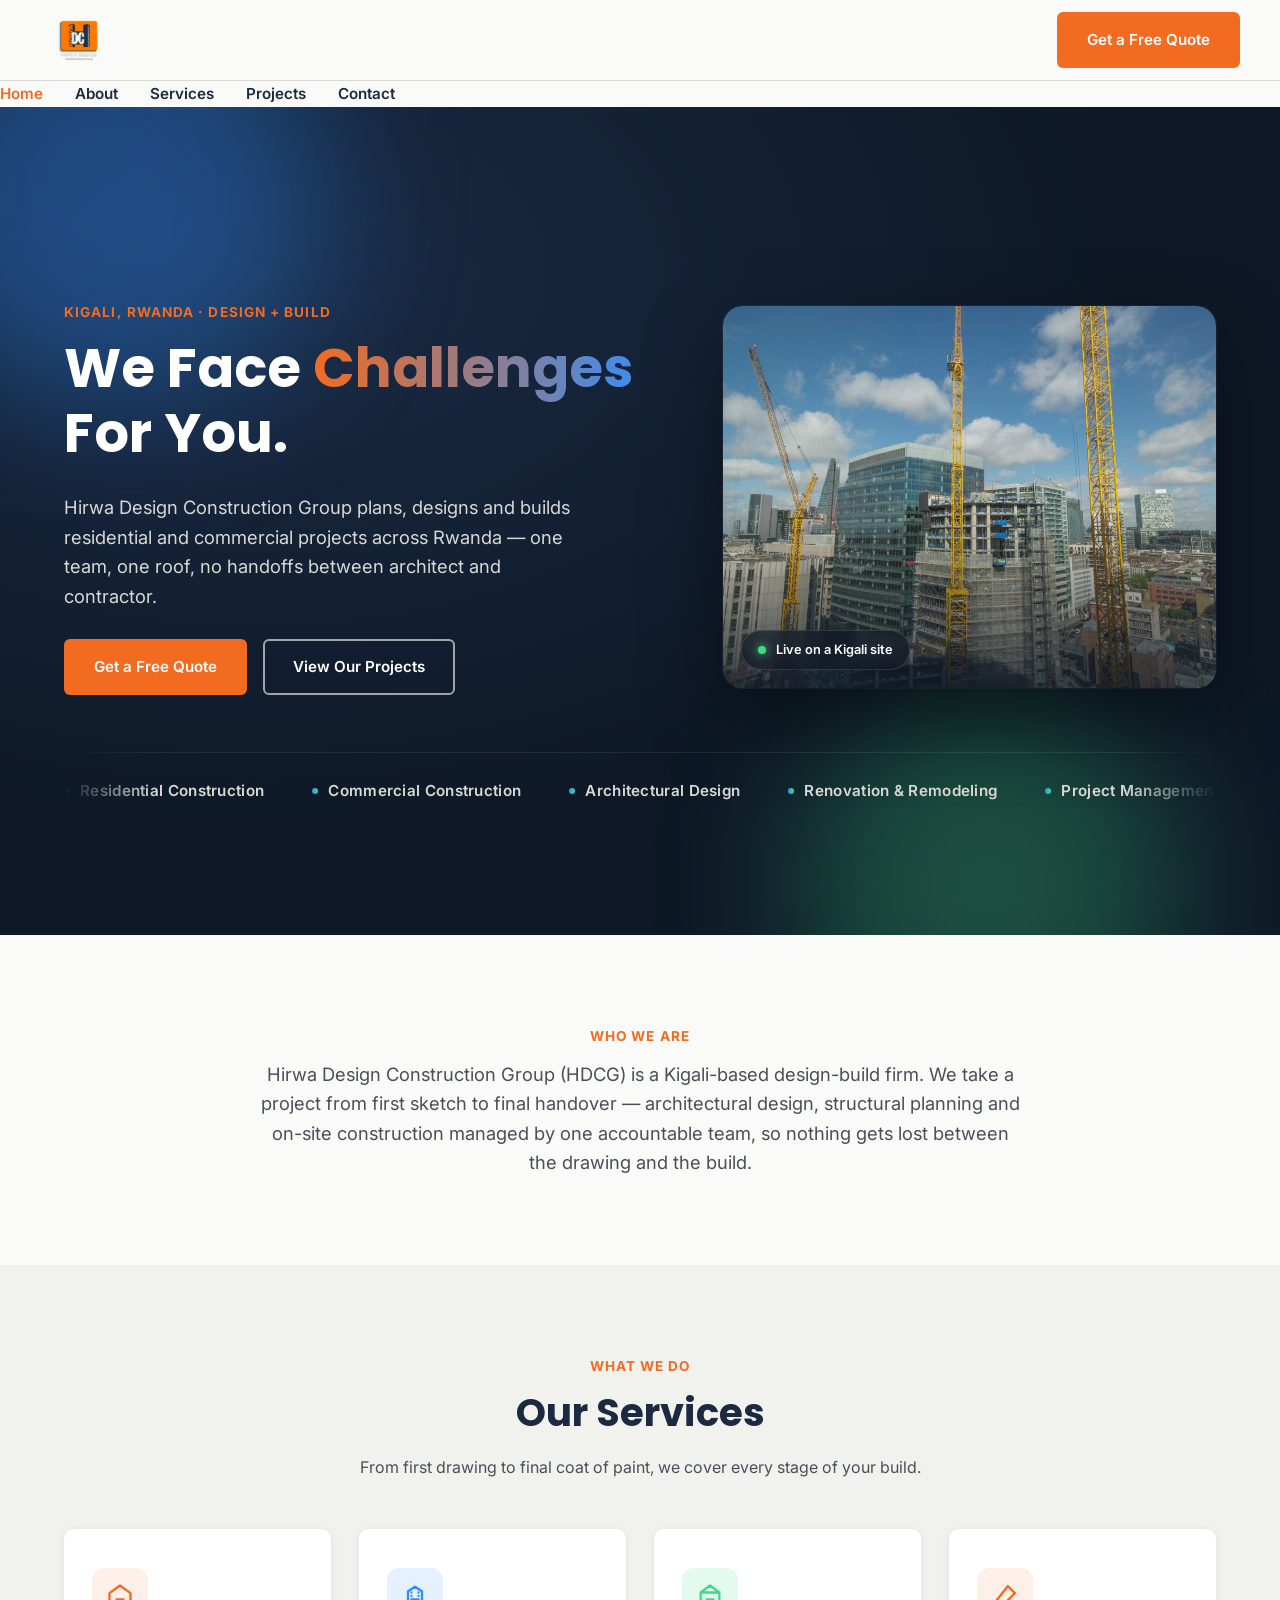
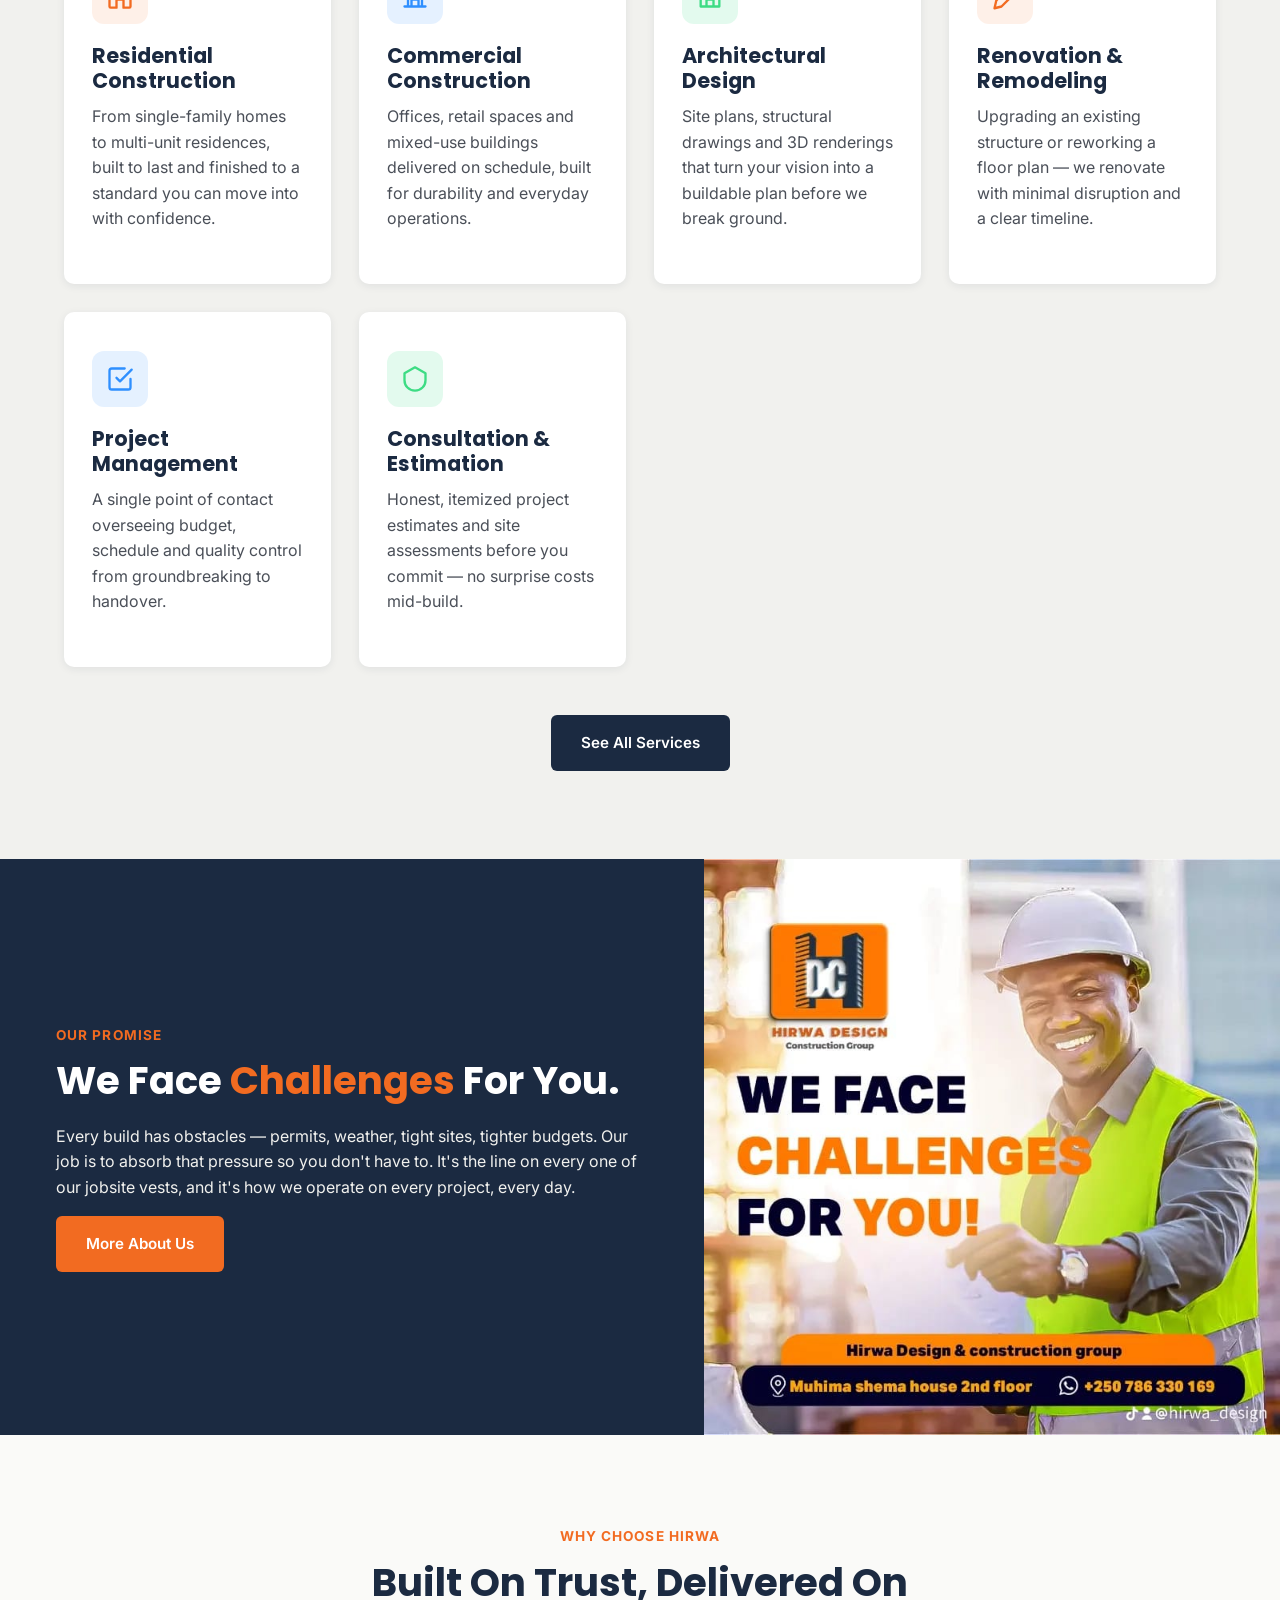
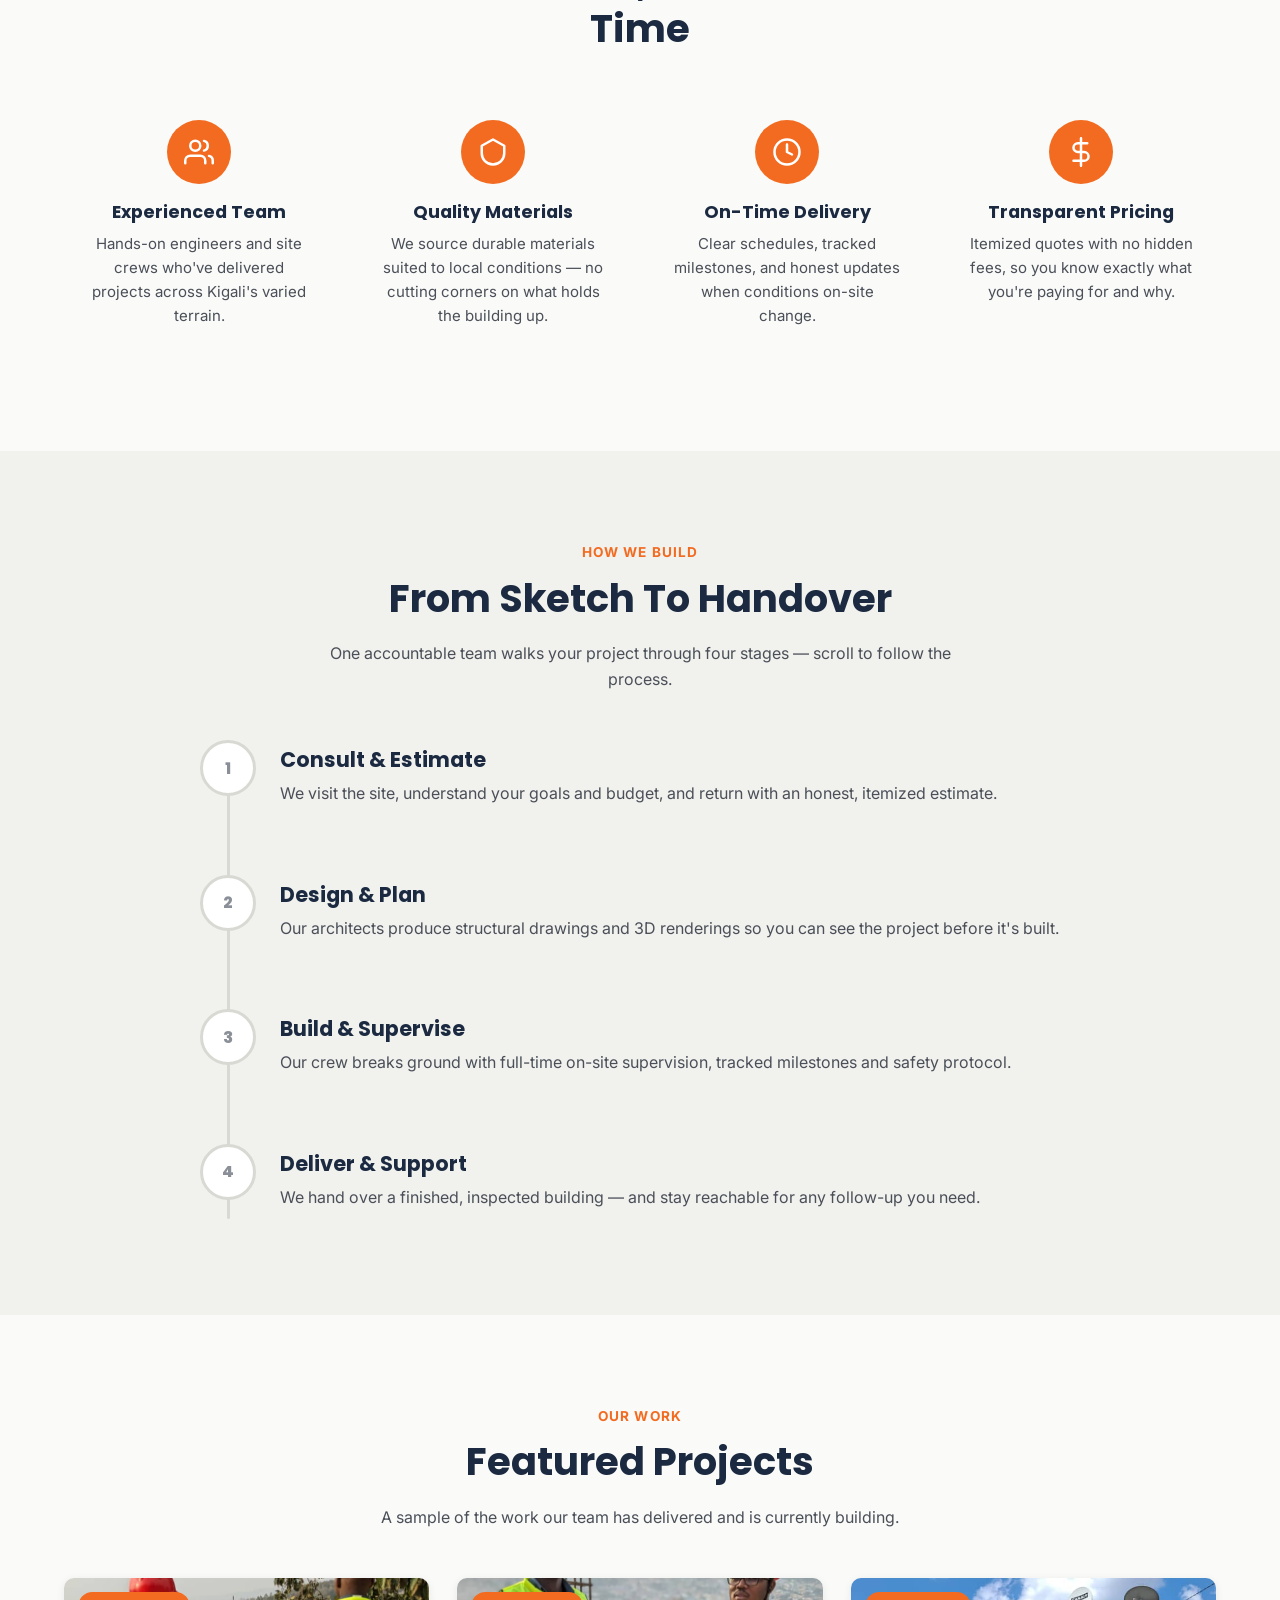
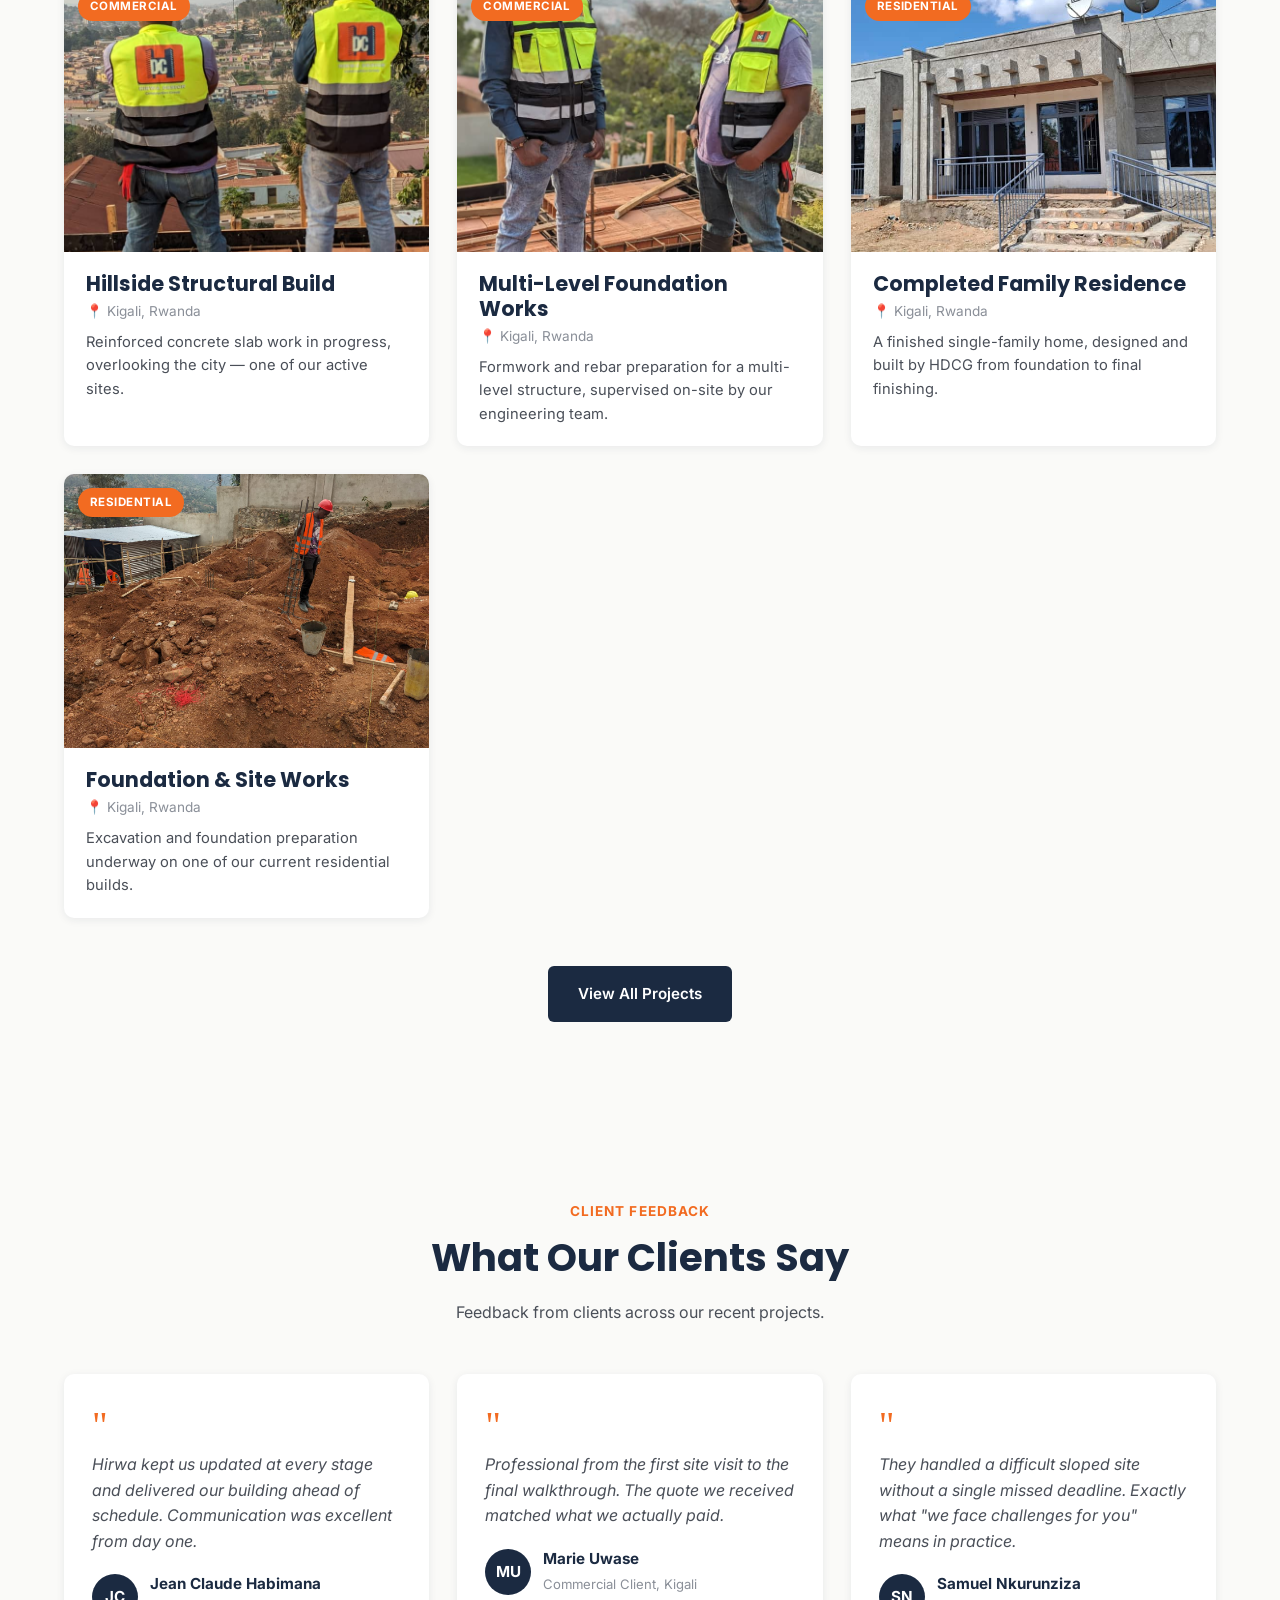
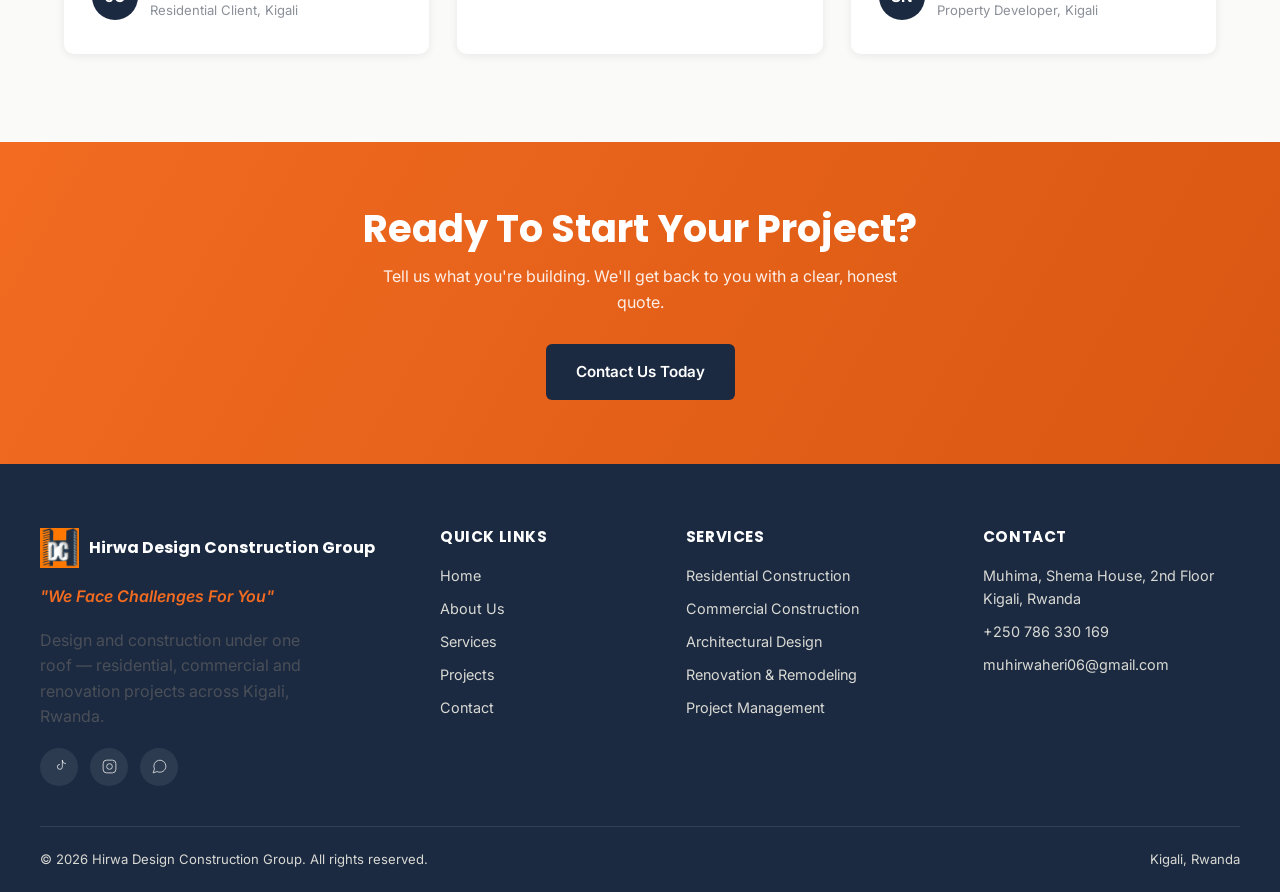
==== index.html @ 09a70568 "Initial commit: Hirwa Design Construction Group website Full 5-page site (Home, About, Services, Pro" ====
<!DOCTYPE html>
<html lang="en">
<head>
<meta charset="UTF-8">
<meta name="viewport" content="width=device-width, initial-scale=1.0">
<title>Hirwa Design Construction Group | Construction & Design-Build Company in Kigali, Rwanda</title>
<meta name="description" content="Hirwa Design Construction Group (HDCG) delivers residential, commercial and renovation construction in Kigali, Rwanda — design and build under one roof. We face challenges for you.">
<meta property="og:title" content="Hirwa Design Construction Group | Kigali, Rwanda">
<meta property="og:description" content="Design and construction under one roof. Residential, commercial and renovation projects across Kigali, Rwanda.">
<meta property="og:type" content="website">
<meta property="og:image" content="assets/images/site/company-credentials-2.jpeg">
<link rel="icon" type="image/png" href="assets/images/logo/hdcg-icon.png">
<link rel="preconnect" href="https://fonts.googleapis.com">
<link rel="preconnect" href="https://fonts.gstatic.com" crossorigin>
<link href="https://fonts.googleapis.com/css2?family=Inter:wght@400;500;600;700&family=Poppins:wght@600;700;800&display=swap" rel="stylesheet">
<link rel="stylesheet" href="css/style.css">
</head>
<body>

<div class="scroll-progress"></div>
<div class="cursor-glow"></div>

<!-- ============ HEADER ============ -->
<header class="site-header">
  <div class="container header-inner">
    <a href="index.html" class="brand">
      <img src="assets/images/logo/hdcg-logo.png" alt="Hirwa Design Construction Group logo">
    </a>
    <div class="header-actions">
      <a href="contact.html" class="btn btn-primary">Get a Free Quote</a>
      <button class="nav-toggle" aria-label="Toggle menu" aria-expanded="false">
        <span></span><span></span><span></span>
      </button>
    </div>
  </div>
</header>

<nav class="main-nav" id="main-nav">
      <ul>
        <li><a href="index.html" class="active">Home</a></li>
        <li><a href="about.html">About</a></li>
        <li><a href="services.html">Services</a></li>
        <li><a href="projects.html">Projects</a></li>
        <li><a href="contact.html">Contact</a></li>
      </ul>
      <a href="contact.html" class="btn btn-primary nav-cta">Get a Free Quote</a>
    </nav>
<div class="nav-overlay"></div>

<!-- ============ HERO ============ -->
<section class="hero">
  <div class="glow-orb glow-orb-blue"></div>
  <div class="glow-orb glow-orb-green"></div>
  <div class="container">
    <div class="hero-grid">
      <div class="hero-content reveal">
        <span class="eyebrow">Kigali, Rwanda · Design + Build</span>
        <h1>We Face <span class="gradient-text">Challenges</span> For You.</h1>
        <p class="lead">Hirwa Design Construction Group plans, designs and builds residential and commercial projects across Rwanda — one team, one roof, no handoffs between architect and contractor.</p>
        <div class="hero-actions">
          <a href="contact.html" class="btn btn-primary">Get a Free Quote</a>
          <a href="projects.html" class="btn btn-outline">View Our Projects</a>
        </div>
      </div>
      <div class="hero-media-panel reveal">
        <!-- Licensed stock video (Mixkit, free for commercial use): aerial view of buildings under construction -->
        <video autoplay muted loop playsinline poster="assets/videos/aerial-construction-4010-poster.jpg">
          <source src="assets/videos/aerial-construction-4010.mp4" type="video/mp4">
        </video>
        <div class="hero-media-badge"><span class="dot"></span> Live on a Kigali site</div>
      </div>
    </div>
    <div class="ticker-wrap reveal">
      <div class="ticker-track">
        <span>Residential Construction</span>
        <span>Commercial Construction</span>
        <span>Architectural Design</span>
        <span>Renovation &amp; Remodeling</span>
        <span>Project Management</span>
        <span>Consultation &amp; Estimation</span>
        <span>Residential Construction</span>
        <span>Commercial Construction</span>
        <span>Architectural Design</span>
        <span>Renovation &amp; Remodeling</span>
        <span>Project Management</span>
        <span>Consultation &amp; Estimation</span>
      </div>
    </div>
  </div>
</section>

<!-- ============ INTRO ============ -->
<section class="intro reveal">
  <div class="container">
    <span class="eyebrow">Who We Are</span>
    <p class="lead">Hirwa Design Construction Group (HDCG) is a Kigali-based design-build firm. We take a project from first sketch to final handover — architectural design, structural planning and on-site construction managed by one accountable team, so nothing gets lost between the drawing and the build.</p>
  </div>
</section>

<!-- ============ SERVICES ============ -->
<section class="bg-light">
  <div class="container">
    <div class="section-head reveal">
      <span class="eyebrow">What We Do</span>
      <h2>Our Services</h2>
      <p>From first drawing to final coat of paint, we cover every stage of your build.</p>
    </div>
    <div class="services-grid">
      <div class="service-card reveal" data-tilt>
        <div class="service-icon"><svg viewBox="0 0 24 24" stroke-width="2" stroke-linecap="round" stroke-linejoin="round"><path d="M3 9.5 12 3l9 6.5V21a1 1 0 0 1-1 1h-5v-7H9v7H4a1 1 0 0 1-1-1z"/></svg></div>
        <h3>Residential Construction</h3>
        <p>From single-family homes to multi-unit residences, built to last and finished to a standard you can move into with confidence.</p>
      </div>
      <div class="service-card reveal" data-tilt>
        <div class="service-icon icon-blue"><svg viewBox="0 0 24 24" stroke-width="2" stroke-linecap="round" stroke-linejoin="round"><path d="M3 21h18M6 21V8l6-4 6 4v13M9 21v-6h6v6M9 12h.01M15 12h.01M9 9h.01M15 9h.01"/></svg></div>
        <h3>Commercial Construction</h3>
        <p>Offices, retail spaces and mixed-use buildings delivered on schedule, built for durability and everyday operations.</p>
      </div>
      <div class="service-card reveal" data-tilt>
        <div class="service-icon icon-green"><svg viewBox="0 0 24 24" stroke-width="2" stroke-linecap="round" stroke-linejoin="round"><path d="M4 21V9l8-6 8 6v12M4 21h16M9 21v-6h6v6M4 9h16" /></svg></div>
        <h3>Architectural Design</h3>
        <p>Site plans, structural drawings and 3D renderings that turn your vision into a buildable plan before we break ground.</p>
      </div>
      <div class="service-card reveal" data-tilt>
        <div class="service-icon"><svg viewBox="0 0 24 24" stroke-width="2" stroke-linecap="round" stroke-linejoin="round"><path d="m14.5 3.5 6 6L9 21l-6 1.5L4.5 16 14.5 3.5z"/></svg></div>
        <h3>Renovation &amp; Remodeling</h3>
        <p>Upgrading an existing structure or reworking a floor plan — we renovate with minimal disruption and a clear timeline.</p>
      </div>
      <div class="service-card reveal" data-tilt>
        <div class="service-icon icon-blue"><svg viewBox="0 0 24 24" stroke-width="2" stroke-linecap="round" stroke-linejoin="round"><path d="M9 11l3 3L22 4M21 12v7a2 2 0 0 1-2 2H5a2 2 0 0 1-2-2V5a2 2 0 0 1 2-2h11"/></svg></div>
        <h3>Project Management</h3>
        <p>A single point of contact overseeing budget, schedule and quality control from groundbreaking to handover.</p>
      </div>
      <div class="service-card reveal" data-tilt>
        <div class="service-icon icon-green"><svg viewBox="0 0 24 24" stroke-width="2" stroke-linecap="round" stroke-linejoin="round"><path d="M12 2 3 7v6c0 5 3.8 8.7 9 9 5.2-.3 9-4 9-9V7l-9-5z"/></svg></div>
        <h3>Consultation &amp; Estimation</h3>
        <p>Honest, itemized project estimates and site assessments before you commit — no surprise costs mid-build.</p>
      </div>
    </div>
    <div class="text-center mt-lg">
      <a href="services.html" class="btn btn-dark">See All Services</a>
    </div>
  </div>
</section>

<!-- ============ BRAND STATEMENT / SOCIAL PROOF ============ -->
<section class="brand-statement">
  <div class="brand-statement-inner">
    <div class="brand-statement-text reveal">
      <span class="eyebrow">Our Promise</span>
      <h2>We Face <span class="accent">Challenges</span> For You.</h2>
      <p>Every build has obstacles — permits, weather, tight sites, tighter budgets. Our job is to absorb that pressure so you don't have to. It's the line on every one of our jobsite vests, and it's how we operate on every project, every day.</p>
      <a href="about.html" class="btn btn-primary">More About Us</a>
    </div>
    <div class="brand-statement-media">
      <img src="assets/images/site/company-credentials-2.jpeg" alt="Hirwa Design Construction Group — We Face Challenges For You promotional graphic" loading="lazy">
    </div>
  </div>
</section>

<!-- ============ WHY CHOOSE US ============ -->
<section>
  <div class="container">
    <div class="section-head reveal">
      <span class="eyebrow">Why Choose Hirwa</span>
      <h2>Built On Trust, Delivered On Time</h2>
    </div>
    <div class="why-grid">
      <div class="why-card reveal">
        <div class="why-icon"><svg viewBox="0 0 24 24" stroke-width="2" stroke-linecap="round" stroke-linejoin="round"><path d="M17 21v-2a4 4 0 0 0-4-4H5a4 4 0 0 0-4 4v2M9 11a4 4 0 1 0 0-8 4 4 0 0 0 0 8zM23 21v-2a4 4 0 0 0-3-3.87M16 3.13a4 4 0 0 1 0 7.75"/></svg></div>
        <h3>Experienced Team</h3>
        <p>Hands-on engineers and site crews who've delivered projects across Kigali's varied terrain.</p>
      </div>
      <div class="why-card reveal">
        <div class="why-icon"><svg viewBox="0 0 24 24" stroke-width="2" stroke-linecap="round" stroke-linejoin="round"><path d="M12 2 3 7v6c0 5 3.8 8.7 9 9 5.2-.3 9-4 9-9V7l-9-5z"/></svg></div>
        <h3>Quality Materials</h3>
        <p>We source durable materials suited to local conditions — no cutting corners on what holds the building up.</p>
      </div>
      <div class="why-card reveal">
        <div class="why-icon"><svg viewBox="0 0 24 24" stroke-width="2" stroke-linecap="round" stroke-linejoin="round"><circle cx="12" cy="12" r="10"/><path d="M12 6v6l4 2"/></svg></div>
        <h3>On-Time Delivery</h3>
        <p>Clear schedules, tracked milestones, and honest updates when conditions on-site change.</p>
      </div>
      <div class="why-card reveal">
        <div class="why-icon"><svg viewBox="0 0 24 24" stroke-width="2" stroke-linecap="round" stroke-linejoin="round"><path d="M12 1v22M17 5H9.5a3.5 3.5 0 0 0 0 7h5a3.5 3.5 0 0 1 0 7H6"/></svg></div>
        <h3>Transparent Pricing</h3>
        <p>Itemized quotes with no hidden fees, so you know exactly what you're paying for and why.</p>
      </div>
    </div>
  </div>
</section>

<!-- ============ HOW WE BUILD (scroll-linked process) ============ -->
<section class="bg-light">
  <div class="container">
    <div class="section-head reveal">
      <span class="eyebrow">How We Build</span>
      <h2>From Sketch To Handover</h2>
      <p>One accountable team walks your project through four stages — scroll to follow the process.</p>
    </div>
    <div class="process-timeline reveal">
      <div class="process-line"><div class="process-line-fill"></div></div>
      <div class="process-step">
        <div class="process-num">1</div>
        <div class="process-body">
          <h3>Consult &amp; Estimate</h3>
          <p>We visit the site, understand your goals and budget, and return with an honest, itemized estimate.</p>
        </div>
      </div>
      <div class="process-step">
        <div class="process-num">2</div>
        <div class="process-body">
          <h3>Design &amp; Plan</h3>
          <p>Our architects produce structural drawings and 3D renderings so you can see the project before it's built.</p>
        </div>
      </div>
      <div class="process-step">
        <div class="process-num">3</div>
        <div class="process-body">
          <h3>Build &amp; Supervise</h3>
          <p>Our crew breaks ground with full-time on-site supervision, tracked milestones and safety protocol.</p>
        </div>
      </div>
      <div class="process-step">
        <div class="process-num">4</div>
        <div class="process-body">
          <h3>Deliver &amp; Support</h3>
          <p>We hand over a finished, inspected building — and stay reachable for any follow-up you need.</p>
        </div>
      </div>
    </div>
  </div>
</section>

<!-- ============ FEATURED PROJECTS ============ -->
<section>
  <div class="container">
    <div class="section-head reveal">
      <span class="eyebrow">Our Work</span>
      <h2>Featured Projects</h2>
      <p>A sample of the work our team has delivered and is currently building.</p>
    </div>
    <div class="projects-grid">
      <div class="project-card reveal" data-tilt>
        <div class="project-media">
          <span class="project-tag">Commercial</span>
          <img src="assets/images/site/site-work-1.jpeg" alt="HDCG crew on an elevated slab overlooking Kigali" loading="lazy">
        </div>
        <div class="project-info">
          <h3>Hillside Structural Build</h3>
          <p class="location">📍 Kigali, Rwanda</p>
          <p>Reinforced concrete slab work in progress, overlooking the city — one of our active sites.</p>
        </div>
      </div>
      <div class="project-card reveal" data-tilt>
        <div class="project-media">
          <span class="project-tag">Commercial</span>
          <img src="assets/images/site/site-work-2.jpeg" alt="HDCG site supervisors on a construction slab in Kigali" loading="lazy">
        </div>
        <div class="project-info">
          <h3>Multi-Level Foundation Works</h3>
          <p class="location">📍 Kigali, Rwanda</p>
          <p>Formwork and rebar preparation for a multi-level structure, supervised on-site by our engineering team.</p>
        </div>
      </div>
      <div class="project-card reveal" data-tilt>
        <div class="project-media">
          <span class="project-tag">Residential</span>
          <img src="assets/images/site/conoshe-residence-1.jpeg" alt="Completed HDCG residential home exterior in Kigali" loading="lazy">
        </div>
        <div class="project-info">
          <h3>Completed Family Residence</h3>
          <p class="location">📍 Kigali, Rwanda</p>
          <p>A finished single-family home, designed and built by HDCG from foundation to final finishing.</p>
        </div>
      </div>
      <div class="project-card reveal" data-tilt>
        <div class="project-media">
          <span class="project-tag">Residential</span>
          <img src="assets/images/site/site-work-3.jpeg" alt="HDCG crew on an active foundation excavation site overlooking Kigali" loading="lazy">
        </div>
        <div class="project-info">
          <h3>Foundation &amp; Site Works</h3>
          <p class="location">📍 Kigali, Rwanda</p>
          <p>Excavation and foundation preparation underway on one of our current residential builds.</p>
        </div>
      </div>
    </div>
    <div class="text-center mt-lg">
      <a href="projects.html" class="btn btn-dark">View All Projects</a>
    </div>
  </div>
</section>

<!-- ============ TESTIMONIALS ============ -->
<section>
  <div class="container">
    <div class="section-head reveal">
      <span class="eyebrow">Client Feedback</span>
      <h2>What Our Clients Say</h2>
      <!-- PLACEHOLDER: swap in real client testimonials -->
      <p>Feedback from clients across our recent projects.</p>
    </div>
    <div class="testimonials-grid">
      <div class="testimonial-card reveal">
        <span class="testimonial-quote">"</span>
        <p class="quote-text">Hirwa kept us updated at every stage and delivered our building ahead of schedule. Communication was excellent from day one.</p>
        <div class="testimonial-author">
          <div class="testimonial-avatar">JC</div>
          <div><strong>Jean Claude Habimana</strong><span>Residential Client, Kigali</span></div>
        </div>
      </div>
      <div class="testimonial-card reveal">
        <span class="testimonial-quote">"</span>
        <p class="quote-text">Professional from the first site visit to the final walkthrough. The quote we received matched what we actually paid.</p>
        <div class="testimonial-author">
          <div class="testimonial-avatar">MU</div>
          <div><strong>Marie Uwase</strong><span>Commercial Client, Kigali</span></div>
        </div>
      </div>
      <div class="testimonial-card reveal">
        <span class="testimonial-quote">"</span>
        <p class="quote-text">They handled a difficult sloped site without a single missed deadline. Exactly what "we face challenges for you" means in practice.</p>
        <div class="testimonial-author">
          <div class="testimonial-avatar">SN</div>
          <div><strong>Samuel Nkurunziza</strong><span>Property Developer, Kigali</span></div>
        </div>
      </div>
    </div>
  </div>
</section>

<!-- ============ FINAL CTA ============ -->
<section class="cta-band">
  <div class="container">
    <h2>Ready To Start Your Project?</h2>
    <p>Tell us what you're building. We'll get back to you with a clear, honest quote.</p>
    <a href="contact.html" class="btn btn-dark">Contact Us Today</a>
  </div>
</section>

<!-- ============ FOOTER ============ -->
<footer class="site-footer">
  <div class="container footer-top">
    <div class="footer-grid">
      <div>
        <div class="footer-brand">
          <img src="assets/images/logo/hdcg-icon.png" alt="HDCG icon mark">
          <strong>Hirwa Design Construction Group</strong>
        </div>
        <p class="footer-tagline">"We Face Challenges For You"</p>
        <p style="max-width:280px;">Design and construction under one roof — residential, commercial and renovation projects across Kigali, Rwanda.</p>
        <div class="social-icons">
          <!-- PLACEHOLDER: confirm/replace social links -->
          <a href="https://www.tiktok.com/@hirwa_design" aria-label="TikTok" target="_blank" rel="noopener"><svg viewBox="0 0 24 24"><path d="M16 3v9.5a3.5 3.5 0 1 1-3.5-3.5M16 3a5 5 0 0 0 5 5"/></svg></a>
          <a href="https://instagram.com/hirwa_design" aria-label="Instagram" target="_blank" rel="noopener"><svg viewBox="0 0 24 24"><rect x="3" y="3" width="18" height="18" rx="5"/><circle cx="12" cy="12" r="4"/><circle cx="17.5" cy="6.5" r="0.6" fill="currentColor" stroke="none"/></svg></a>
          <a href="https://wa.me/250786330169" aria-label="WhatsApp" target="_blank" rel="noopener"><svg viewBox="0 0 24 24"><path d="M21 11.5a8.5 8.5 0 0 1-12.4 7.6L3 21l1.9-5.6A8.5 8.5 0 1 1 21 11.5z"/></svg></a>
        </div>
      </div>
      <div class="footer-col">
        <h4>Quick Links</h4>
        <ul>
          <li><a href="index.html">Home</a></li>
          <li><a href="about.html">About Us</a></li>
          <li><a href="services.html">Services</a></li>
          <li><a href="projects.html">Projects</a></li>
          <li><a href="contact.html">Contact</a></li>
        </ul>
      </div>
      <div class="footer-col">
        <h4>Services</h4>
        <ul>
          <li><a href="services.html">Residential Construction</a></li>
          <li><a href="services.html">Commercial Construction</a></li>
          <li><a href="services.html">Architectural Design</a></li>
          <li><a href="services.html">Renovation &amp; Remodeling</a></li>
          <li><a href="services.html">Project Management</a></li>
        </ul>
      </div>
      <div class="footer-col">
        <h4>Contact</h4>
        <ul>
          <li>Muhima, Shema House, 2nd Floor<br>Kigali, Rwanda</li>
          <li><a href="tel:+250786330169">+250 786 330 169</a></li>
          <!-- PLACEHOLDER: add company email address -->
          <li><a href="mailto:muhirwaheri06@gmail.com">muhirwaheri06@gmail.com</a></li>
        </ul>
      </div>
    </div>
  </div>
  <div class="container footer-bottom">
    <span>© <span id="year"></span> Hirwa Design Construction Group. All rights reserved.</span>
    <!-- PLACEHOLDER: confirm business registration / license number if applicable -->
    <span>Kigali, Rwanda</span>
  </div>
</footer>

<script src="js/main.js"></script>
</body>
</html>
---- css/style.css ----
/* ==========================================================================
   Hirwa Design Construction Group (HDCG) — main stylesheet
   Palette: navy #1B2A41 (dark/neutral) + orange #F26B21 (brand/CTA) stay primary.
   Blue #2E8FFF + green #3DDC84 layer in as tech-accent glow colors on top.
   ========================================================================== */

:root {
  --navy: #1B2A41;
  --navy-light: #2A3E5C;
  --navy-deep: #0E1826;
  --orange: #F26B21;
  --orange-dark: #D85712;
  --blue: #2E8FFF;
  --green: #3DDC84;
  --off-white: #FAFAF8;
  --white: #FFFFFF;
  --gray-100: #F1F1EE;
  --gray-300: #D9D9D4;
  --gray-500: #8A8F98;
  --gray-700: #4A4F58;
  --text: #1B2A41;
  --shadow-sm: 0 2px 8px rgba(27, 42, 65, 0.08);
  --shadow-md: 0 8px 24px rgba(27, 42, 65, 0.12);
  --shadow-lg: 0 16px 48px rgba(27, 42, 65, 0.18);
  --glow-blue: 0 0 40px rgba(46, 143, 255, 0.35);
  --glow-green: 0 0 40px rgba(61, 220, 132, 0.3);
  --radius: 10px;
  --container: 1200px;
  --transition: 0.25s ease;
}

* { box-sizing: border-box; }

html { scroll-behavior: smooth; }

html, body { overflow-x: hidden; }

body {
  margin: 0;
  font-family: "Inter", -apple-system, BlinkMacSystemFont, "Segoe UI", Roboto, sans-serif;
  color: var(--text);
  background: var(--off-white);
  line-height: 1.6;
  -webkit-font-smoothing: antialiased;
  width: 100%;
}

img { max-width: 100%; display: block; }

a { color: inherit; text-decoration: none; }

ul { list-style: none; margin: 0; padding: 0; }

h1, h2, h3, h4 {
  font-family: "Poppins", "Inter", sans-serif;
  color: var(--navy);
  line-height: 1.2;
  margin: 0 0 0.5em;
  font-weight: 700;
}

h1 { font-size: clamp(2.2rem, 5vw, 3.4rem); }
h2 { font-size: clamp(1.7rem, 3.5vw, 2.4rem); }
h3 { font-size: 1.3rem; }
p { margin: 0 0 1em; color: var(--gray-700); }

.container {
  max-width: var(--container);
  margin: 0 auto;
  padding: 0 24px;
}

section { padding: 88px 0; }
@media (max-width: 768px) { section { padding: 56px 0; } }

.eyebrow {
  display: inline-block;
  color: var(--orange);
  font-weight: 700;
  letter-spacing: 0.08em;
  text-transform: uppercase;
  font-size: 0.85rem;
  margin-bottom: 12px;
}

.section-head { max-width: 640px; margin: 0 auto 48px; text-align: center; }
.section-head p { margin: 0; }

/* ---------- Buttons ---------- */
.btn {
  position: relative;
  display: inline-flex;
  align-items: center;
  gap: 8px;
  padding: 14px 28px;
  border-radius: 6px;
  font-weight: 600;
  font-size: 0.95rem;
  border: 2px solid transparent;
  cursor: pointer;
  transition: transform var(--transition), box-shadow var(--transition), background var(--transition), color var(--transition);
  white-space: nowrap;
  will-change: transform;
}
.btn:hover { transform: translateY(-2px); }

.btn-primary { background: var(--orange); color: var(--white); box-shadow: 0 0 0 0 rgba(46,143,255,0); }
.btn-primary:hover { background: var(--orange-dark); box-shadow: var(--shadow-md), 0 0 24px rgba(46,143,255,0.35); }
.btn-primary::before {
  content: "";
  position: absolute; inset: -2px;
  border-radius: 8px;
  padding: 2px;
  background: linear-gradient(120deg, var(--blue), var(--green));
  opacity: 0;
  transition: opacity var(--transition);
  -webkit-mask: linear-gradient(#fff 0 0) content-box, linear-gradient(#fff 0 0);
  -webkit-mask-composite: xor;
  mask-composite: exclude;
  pointer-events: none;
}
.btn-primary:hover::before { opacity: 1; }

.btn-outline { background: transparent; color: var(--white); border-color: rgba(255,255,255,0.6); }
.btn-outline:hover { background: rgba(255,255,255,0.12); border-color: var(--green); box-shadow: 0 0 20px rgba(61,220,132,0.25); }

.btn-dark { background: var(--navy); color: var(--white); }
.btn-dark:hover { background: var(--navy-light); box-shadow: var(--shadow-md); }

.btn-block { width: 100%; justify-content: center; }

/* ---------- Header ---------- */
.site-header {
  position: sticky;
  top: 0;
  z-index: 1000;
  background: rgba(250, 250, 248, 0.92);
  backdrop-filter: blur(8px);
  border-bottom: 1px solid var(--gray-300);
}

.header-inner {
  display: flex;
  align-items: center;
  justify-content: space-between;
  padding: 12px 0;
}

.brand { display: flex; align-items: center; gap: 10px; }
.brand img { height: 44px; width: auto; }
.brand-text { display: flex; flex-direction: column; line-height: 1.1; }
.brand-text strong { color: var(--navy); font-family: "Poppins", sans-serif; font-size: 1.02rem; font-weight: 800; }
.brand-text span { color: var(--orange); font-size: 0.68rem; font-weight: 700; letter-spacing: 0.06em; text-transform: uppercase; }

.main-nav ul { display: flex; gap: 32px; }
.main-nav a {
  font-weight: 600;
  font-size: 0.95rem;
  color: var(--navy);
  position: relative;
  padding: 6px 0;
}
.main-nav a::after {
  content: "";
  position: absolute;
  left: 0; bottom: 0;
  width: 0; height: 2px;
  background: linear-gradient(90deg, var(--blue), var(--green));
  transition: width var(--transition);
}
.main-nav a:hover::after { width: 100%; }
.main-nav a.active::after { width: 100%; background: var(--orange); }
.main-nav a.active { color: var(--orange); }

/* ---------- Scroll progress bar ---------- */
.scroll-progress {
  position: fixed;
  top: 0; left: 0;
  height: 3px;
  width: 0%;
  background: linear-gradient(90deg, var(--orange), var(--blue), var(--green));
  z-index: 2100;
  transition: width 0.1s linear;
}

/* ---------- Cursor glow (desktop only, decorative) ---------- */
.cursor-glow {
  position: fixed;
  top: 0; left: 0;
  width: 420px; height: 420px;
  border-radius: 50%;
  pointer-events: none;
  background: radial-gradient(circle, rgba(46,143,255,0.16) 0%, rgba(61,220,132,0.08) 45%, rgba(0,0,0,0) 70%);
  transform: translate(-50%, -50%);
  z-index: 1;
  opacity: 0;
  transition: opacity 0.4s ease;
  will-change: transform;
}
.cursor-glow.active { opacity: 1; }
@media (max-width: 900px), (hover: none) { .cursor-glow { display: none; } }

.header-actions { display: flex; align-items: center; gap: 18px; }

.nav-toggle {
  display: none;
  flex-direction: column;
  gap: 5px;
  background: none;
  border: none;
  cursor: pointer;
  padding: 6px;
}
.nav-toggle span { width: 26px; height: 2.5px; background: var(--navy); border-radius: 2px; transition: var(--transition); }

.main-nav .nav-cta { display: none; }
.nav-overlay { display: none; }

@media (max-width: 900px) {
  .main-nav {
    position: fixed;
    inset: 0;
    z-index: 998;
    background: var(--off-white);
    transform: translate3d(100%, 0, 0);
    transition: transform 0.35s ease;
    padding: 100px 32px 40px;
    overflow-y: auto;
    display: flex;
    flex-direction: column;
    justify-content: center;
    -webkit-backface-visibility: hidden;
  }
  .main-nav.open { transform: translate3d(0, 0, 0); }
  .main-nav ul { flex-direction: column; gap: 4px; }
  .main-nav a { display: block; padding: 16px 4px; font-size: 1.35rem; text-align: center; border-bottom: 1px solid var(--gray-300); }
  .header-actions .btn-primary { display: none; }
  .main-nav .nav-cta { display: flex; justify-content: center; margin: 28px auto 0; }
  .nav-toggle { display: flex; z-index: 1001; position: relative; }
  .nav-toggle span { transition: transform 0.25s ease, opacity 0.25s ease; transform-origin: center; }
  .nav-toggle.is-active span:nth-child(1) { transform: translateY(7.5px) rotate(45deg); }
  .nav-toggle.is-active span:nth-child(2) { opacity: 0; }
  .nav-toggle.is-active span:nth-child(3) { transform: translateY(-7.5px) rotate(-45deg); }

  .nav-overlay {
    display: block;
    position: fixed;
    inset: 0;
    z-index: 997;
    background: rgba(14, 24, 38, 0.5);
    opacity: 0;
    pointer-events: none;
    transition: opacity 0.35s ease;
  }
  .nav-overlay.open { opacity: 1; pointer-events: auto; }
}

/* ---------- Animated glow orbs (shared) ---------- */
@keyframes float-a {
  0%, 100% { transform: translate(0, 0) scale(1); }
  50% { transform: translate(40px, -30px) scale(1.15); }
}
@keyframes float-b {
  0%, 100% { transform: translate(0, 0) scale(1); }
  50% { transform: translate(-50px, 40px) scale(1.1); }
}
.glow-orb {
  position: absolute;
  border-radius: 50%;
  filter: blur(70px);
  pointer-events: none;
  z-index: 0;
}
.glow-orb-blue { background: rgba(46, 143, 255, 0.35); animation: float-a 14s ease-in-out infinite; }
.glow-orb-green { background: rgba(61, 220, 132, 0.28); animation: float-b 16s ease-in-out infinite; }

/* ---------- Gradient text ---------- */
.gradient-text {
  background: linear-gradient(90deg, var(--orange), var(--blue) 55%, var(--green));
  background-size: 200% auto;
  -webkit-background-clip: text;
  background-clip: text;
  color: transparent;
  animation: gradient-shift 6s ease-in-out infinite;
}
@keyframes gradient-shift {
  0%, 100% { background-position: 0% 50%; }
  50% { background-position: 100% 50%; }
}

/* ---------- Hero (split, video panel) ---------- */
.hero {
  position: relative;
  min-height: 92vh;
  display: flex;
  align-items: center;
  color: var(--white);
  overflow: hidden;
  background: radial-gradient(ellipse at 20% 20%, #1a2b45 0%, var(--navy-deep) 60%);
  padding: 130px 0 70px;
}
.hero .glow-orb-blue { width: 420px; height: 420px; top: -120px; left: -100px; }
.hero .glow-orb-green { width: 380px; height: 380px; bottom: -140px; right: 8%; }

.hero .container { min-width: 0; }
.hero-grid {
  position: relative;
  z-index: 1;
  display: grid;
  grid-template-columns: minmax(0, 1.1fr) minmax(0, 0.9fr);
  gap: 56px;
  align-items: center;
  min-width: 0;
}
.hero-content, .hero-media-panel { min-width: 0; }
.hero-content .eyebrow { color: var(--orange); }
.hero-content h1 { color: var(--white); }
.hero-content p.lead { color: var(--gray-300); font-size: 1.15rem; max-width: 520px; }
.hero-actions { display: flex; flex-wrap: wrap; gap: 16px; margin-top: 28px; }

.hero-media-panel {
  position: relative;
  border-radius: 20px;
  overflow: hidden;
  aspect-ratio: 4/3.1;
  box-shadow: 0 30px 80px rgba(0,0,0,0.45), 0 0 0 1px rgba(255,255,255,0.06);
  animation: panel-float 7s ease-in-out infinite;
}
@keyframes panel-float {
  0%, 100% { transform: translateY(0); }
  50% { transform: translateY(-14px); }
}
.hero-media-panel video,
.hero-media-panel img { width: 100%; height: 100%; object-fit: cover; display: block; }
.hero-media-panel::after {
  content: "";
  position: absolute; inset: 0;
  background: linear-gradient(180deg, rgba(14,24,38,0) 55%, rgba(14,24,38,0.75) 100%);
}
.hero-media-badge {
  position: absolute;
  left: 18px; bottom: 18px;
  z-index: 2;
  display: flex;
  align-items: center;
  gap: 10px;
  background: rgba(14,24,38,0.65);
  backdrop-filter: blur(6px);
  border: 1px solid rgba(255,255,255,0.12);
  padding: 9px 16px;
  border-radius: 999px;
  font-size: 0.8rem;
  font-weight: 600;
}
.hero-media-badge .dot {
  width: 8px; height: 8px; border-radius: 50%;
  background: var(--green);
  box-shadow: 0 0 10px var(--green);
  animation: pulse-dot 1.6s ease-in-out infinite;
}
@keyframes pulse-dot {
  0%, 100% { opacity: 1; transform: scale(1); }
  50% { opacity: 0.5; transform: scale(0.7); }
}
@media (max-width: 900px) {
  .hero-grid { grid-template-columns: 1fr; }
  .hero-media-panel { order: -1; aspect-ratio: 16/10; }
}

/* ---------- Ticker / marquee strip ---------- */
.ticker-wrap {
  position: relative;
  z-index: 1;
  border-top: 1px solid rgba(255,255,255,0.08);
  margin-top: 56px;
  padding-top: 26px;
  overflow: hidden;
  -webkit-mask-image: linear-gradient(90deg, transparent, #000 8%, #000 92%, transparent);
  mask-image: linear-gradient(90deg, transparent, #000 8%, #000 92%, transparent);
}
.ticker-track {
  display: flex;
  width: max-content;
  gap: 48px;
  animation: ticker-scroll 26s linear infinite;
}
.ticker-track span {
  display: inline-flex;
  align-items: center;
  gap: 10px;
  color: var(--gray-300);
  font-weight: 600;
  font-size: 0.95rem;
  letter-spacing: 0.02em;
  white-space: nowrap;
}
.ticker-track span::before {
  content: "";
  width: 6px; height: 6px;
  border-radius: 50%;
  background: linear-gradient(90deg, var(--blue), var(--green));
}
@keyframes ticker-scroll {
  from { transform: translateX(0); }
  to { transform: translateX(-50%); }
}

/* ---------- Page hero (inner pages, optional video) ---------- */
.page-hero {
  position: relative;
  color: var(--white);
  padding: 150px 0 70px;
  background: linear-gradient(135deg, var(--navy) 0%, #24374f 100%);
  overflow: hidden;
}
.page-hero::before {
  content: "";
  position: absolute;
  right: -80px; top: -80px;
  width: 320px; height: 320px;
  background: var(--orange);
  opacity: 0.15;
  border-radius: 50%;
}
.page-hero h1 { color: var(--white); margin-bottom: 12px; }
.page-hero p { color: var(--gray-100); max-width: 560px; }
.breadcrumb { font-size: 0.85rem; color: var(--gray-300); margin-bottom: 14px; }
.breadcrumb a { color: var(--orange); font-weight: 600; }

.page-hero.has-video { background: var(--navy-deep); }
.page-hero-video {
  position: absolute; inset: 0;
  width: 100%; height: 100%;
  object-fit: cover;
  z-index: 0;
  opacity: 0.4;
}
.page-hero.has-video::before { display: none; }
.page-hero.has-video::after {
  content: "";
  position: absolute; inset: 0;
  background: linear-gradient(135deg, rgba(27,42,65,0.88) 0%, rgba(14,24,38,0.75) 60%, rgba(14,24,38,0.95) 100%);
  z-index: 0;
}
.page-hero .container { position: relative; z-index: 3; }
.page-hero .glow-orb { z-index: 2; }
.page-hero.has-video::after { z-index: 1; }

/* ---------- Intro / About blurb ---------- */
.intro { text-align: center; }
.intro .lead { max-width: 760px; margin: 0 auto; font-size: 1.15rem; color: var(--gray-700); }

/* ---------- Services ---------- */
.services-grid {
  display: grid;
  grid-template-columns: repeat(auto-fit, minmax(260px, 1fr));
  gap: 28px;
  perspective: 1200px;
}
.service-card {
  background: var(--white);
  padding: 36px 28px;
  border-radius: var(--radius);
  box-shadow: var(--shadow-sm);
  transition: transform 0.25s ease, box-shadow 0.25s ease, border-color 0.25s ease;
  border-top: 3px solid transparent;
  will-change: transform;
}
.service-card:hover { box-shadow: var(--shadow-lg); border-top-color: var(--orange); }
.service-icon {
  width: 56px; height: 56px;
  display: flex; align-items: center; justify-content: center;
  background: rgba(242, 107, 33, 0.1);
  border-radius: 12px;
  margin-bottom: 20px;
  color: var(--orange);
  transition: transform var(--transition);
}
.service-card:hover .service-icon { transform: scale(1.08) rotate(-4deg); }
.service-icon svg { width: 28px; height: 28px; stroke: var(--orange); fill: none; }
.service-icon.icon-blue { background: rgba(46,143,255,0.12); color: var(--blue); }
.service-icon.icon-blue svg { stroke: var(--blue); }
.service-icon.icon-green { background: rgba(61,220,132,0.14); color: var(--green); }
.service-icon.icon-green svg { stroke: var(--green); }
.service-card:has(.icon-blue):hover { border-top-color: var(--blue); }
.service-card:has(.icon-green):hover { border-top-color: var(--green); }
.service-card h3 { margin-bottom: 10px; }
.service-card ul { margin-top: 14px; }
.service-card ul li {
  display: flex; gap: 8px;
  font-size: 0.92rem;
  color: var(--gray-700);
  margin-bottom: 6px;
}
.service-card ul li::before { content: "✓"; color: var(--orange); font-weight: 700; }
.service-card .link-more { color: var(--orange); font-weight: 600; font-size: 0.9rem; display: inline-block; margin-top: 8px; }

/* ---------- Brand statement / social proof banner ---------- */
.brand-statement {
  background: var(--navy);
  color: var(--white);
  padding: 0;
}
.brand-statement-inner {
  display: grid;
  grid-template-columns: 1.1fr 0.9fr;
  align-items: center;
  gap: 0;
}
.brand-statement-text { padding: 64px 56px; }
.brand-statement-text .eyebrow { color: var(--orange); }
.brand-statement-text h2 { color: var(--white); }
.brand-statement-text .accent { color: var(--orange); }
.brand-statement-text p { color: var(--gray-100); }
.brand-statement-media img { width: 100%; height: 100%; object-fit: cover; min-height: 340px; }
@media (max-width: 860px) {
  .brand-statement-inner { grid-template-columns: 1fr; }
  .brand-statement-text { padding: 48px 24px; text-align: center; }
}

/* ---------- Why choose us ---------- */
.why-grid {
  display: grid;
  grid-template-columns: repeat(auto-fit, minmax(230px, 1fr));
  gap: 24px;
}
.why-card { text-align: center; padding: 20px; }
.why-icon {
  width: 64px; height: 64px;
  margin: 0 auto 18px;
  border-radius: 50%;
  background: var(--orange);
  display: flex; align-items: center; justify-content: center;
  color: var(--white);
}
.why-icon svg { width: 30px; height: 30px; stroke: var(--white); fill: none; }
.why-card h3 { font-size: 1.1rem; }
.why-card p { font-size: 0.94rem; }

/* ---------- Projects / portfolio ---------- */
.filter-bar {
  display: flex;
  justify-content: center;
  flex-wrap: wrap;
  gap: 12px;
  margin-bottom: 40px;
}
.filter-btn {
  padding: 10px 22px;
  border-radius: 999px;
  border: 2px solid var(--gray-300);
  background: var(--white);
  color: var(--navy);
  font-weight: 600;
  font-size: 0.9rem;
  cursor: pointer;
  transition: var(--transition);
}
.filter-btn:hover { border-color: var(--orange); color: var(--orange); }
.filter-btn.active { background: var(--navy); border-color: var(--navy); color: var(--white); }

.projects-grid {
  display: grid;
  grid-template-columns: repeat(auto-fit, minmax(300px, 1fr));
  gap: 28px;
  perspective: 1200px;
}
.project-card {
  background: var(--white);
  border-radius: var(--radius);
  overflow: hidden;
  box-shadow: var(--shadow-sm);
  transition: transform var(--transition), box-shadow var(--transition);
  cursor: pointer;
}
.project-card:hover { transform: translateY(-6px); box-shadow: var(--shadow-lg); }
.project-media { position: relative; aspect-ratio: 4/3; overflow: hidden; }
.project-media img { width: 100%; height: 100%; object-fit: cover; transition: transform 0.4s ease; }
.project-card:hover .project-media img { transform: scale(1.06); }
.project-tag {
  position: absolute; top: 14px; left: 14px;
  background: var(--orange);
  color: var(--white);
  font-size: 0.72rem;
  font-weight: 700;
  letter-spacing: 0.04em;
  text-transform: uppercase;
  padding: 5px 12px;
  border-radius: 999px;
}
.project-info { padding: 20px 22px; }
.project-info h3 { margin-bottom: 4px; }
.project-info .location { font-size: 0.85rem; color: var(--gray-500); display: flex; align-items: center; gap: 6px; margin-bottom: 8px; }
.project-info p { font-size: 0.92rem; margin-bottom: 0; }
.hidden-card { display: none !important; }

/* Lightbox */
.lightbox {
  position: fixed; inset: 0;
  background: rgba(27, 42, 65, 0.92);
  display: none;
  align-items: center;
  justify-content: center;
  z-index: 2000;
  padding: 24px;
}
.lightbox.open { display: flex; }
.lightbox-content { max-width: 900px; width: 100%; background: var(--white); border-radius: var(--radius); overflow: hidden; }
.lightbox-content img { width: 100%; max-height: 60vh; object-fit: cover; }
.lightbox-body { padding: 24px 28px; }
.lightbox-close {
  position: absolute; top: 24px; right: 32px;
  color: var(--white); font-size: 2rem; background: none; border: none; cursor: pointer; line-height: 1;
}

/* ---------- Testimonials ---------- */
.testimonials-grid {
  display: grid;
  grid-template-columns: repeat(auto-fit, minmax(280px, 1fr));
  gap: 28px;
}
.testimonial-card {
  background: var(--white);
  border-radius: var(--radius);
  padding: 32px 28px;
  box-shadow: var(--shadow-sm);
  position: relative;
}
.testimonial-quote { color: var(--orange); font-size: 2.4rem; font-family: Georgia, serif; line-height: 1; display: block; margin-bottom: 8px; }
.testimonial-card p.quote-text { font-style: italic; color: var(--gray-700); }
.testimonial-author { display: flex; align-items: center; gap: 12px; margin-top: 18px; }
.testimonial-avatar {
  width: 46px; height: 46px; border-radius: 50%;
  background: var(--navy);
  color: var(--white);
  display: flex; align-items: center; justify-content: center;
  font-weight: 700;
  font-size: 0.95rem;
}
.testimonial-author strong { display: block; color: var(--navy); font-size: 0.95rem; }
.testimonial-author span { font-size: 0.82rem; color: var(--gray-500); }

/* ---------- Values / team ---------- */
.values-grid, .team-grid {
  display: grid;
  grid-template-columns: repeat(auto-fit, minmax(240px, 1fr));
  gap: 24px;
}
.value-card { background: var(--white); border-radius: var(--radius); padding: 28px; box-shadow: var(--shadow-sm); }
.value-card .why-icon { margin: 0 0 16px; }
.team-card { background: var(--white); border-radius: var(--radius); overflow: hidden; box-shadow: var(--shadow-sm); text-align: center; }
.team-card img { width: 100%; aspect-ratio: 1/1; object-fit: cover; }
.team-card-body { padding: 20px; }
.team-card-body h3 { margin-bottom: 2px; font-size: 1.05rem; }
.team-card-body span { color: var(--orange); font-weight: 600; font-size: 0.85rem; }

/* ---------- Two-column layout (About) ---------- */
.split {
  display: grid;
  grid-template-columns: 1fr 1fr;
  gap: 56px;
  align-items: center;
}
.split img { border-radius: var(--radius); box-shadow: var(--shadow-md); }
@media (max-width: 860px) { .split { grid-template-columns: 1fr; gap: 32px; } }
.split.reverse .split-media { order: 2; }

/* ---------- Stats ---------- */
.stats-bar {
  position: relative;
  background: var(--navy-deep);
  color: var(--white);
  padding: 56px 0;
  overflow: hidden;
}
.stats-grid {
  position: relative;
  z-index: 1;
  display: grid;
  grid-template-columns: repeat(auto-fit, minmax(150px, 1fr));
  text-align: center;
  gap: 24px;
}
.stat-num {
  font-family: "Poppins", sans-serif;
  font-size: 2.6rem;
  font-weight: 800;
  background: linear-gradient(90deg, var(--orange), var(--blue), var(--green));
  background-size: 200% auto;
  -webkit-background-clip: text;
  background-clip: text;
  color: transparent;
}
.stat-label { font-size: 0.85rem; color: var(--gray-300); text-transform: uppercase; letter-spacing: 0.05em; margin-top: 4px; }

/* ---------- Process timeline (scroll-linked) ---------- */
.process-timeline {
  position: relative;
  max-width: 880px;
  margin: 0 auto;
}
.process-line {
  position: absolute;
  left: 27px; top: 8px; bottom: 8px;
  width: 3px;
  background: var(--gray-300);
  border-radius: 3px;
  overflow: hidden;
}
.process-line-fill {
  position: absolute;
  top: 0; left: 0; right: 0;
  height: 0%;
  background: linear-gradient(180deg, var(--orange), var(--blue), var(--green));
  transition: height 0.15s ease-out;
}
.process-step {
  position: relative;
  display: grid;
  grid-template-columns: 56px 1fr;
  gap: 24px;
  padding-bottom: 52px;
}
.process-step:last-child { padding-bottom: 0; }
.process-num {
  width: 56px; height: 56px;
  border-radius: 50%;
  background: var(--white);
  border: 3px solid var(--gray-300);
  display: flex; align-items: center; justify-content: center;
  font-family: "Poppins", sans-serif;
  font-weight: 800;
  color: var(--gray-500);
  transition: border-color 0.3s ease, color 0.3s ease, box-shadow 0.3s ease, transform 0.3s ease;
  z-index: 1;
}
.process-step.active .process-num {
  border-color: var(--orange);
  color: var(--orange);
  box-shadow: 0 0 0 6px rgba(242,107,33,0.1);
  transform: scale(1.08);
}
.process-step:nth-child(2).active .process-num { border-color: var(--blue); color: var(--blue); box-shadow: 0 0 0 6px rgba(46,143,255,0.12); }
.process-step:nth-child(3).active .process-num { border-color: var(--green); color: var(--green); box-shadow: 0 0 0 6px rgba(61,220,132,0.12); }
.process-body { padding-top: 8px; }
.process-body h3 { margin-bottom: 8px; }

/* ---------- Final CTA band ---------- */
.cta-band {
  position: relative;
  background: linear-gradient(120deg, var(--orange) 0%, var(--orange-dark) 100%);
  color: var(--white);
  text-align: center;
  padding: 64px 0;
  overflow: hidden;
}
.cta-band h2 { color: var(--white); margin-bottom: 12px; }
.cta-band p { color: rgba(255,255,255,0.9); max-width: 520px; margin: 0 auto 28px; }
.cta-band .btn-dark:hover { background: #10192a; }
.cta-band .container { position: relative; z-index: 1; }

.cta-band.has-image { background: var(--navy-deep); }
.cta-band-bg {
  position: absolute; inset: 0;
  width: 100%; height: 100%;
  object-fit: cover;
  z-index: 0;
  opacity: 0.55;
}
.cta-band.has-image::after {
  content: "";
  position: absolute; inset: 0;
  background: linear-gradient(120deg, rgba(242,107,33,0.9) 0%, rgba(216,87,18,0.92) 100%);
  z-index: 1;
}
.cta-band.has-image .container { z-index: 2; }

/* ---------- Contact page ---------- */
.contact-layout {
  display: grid;
  grid-template-columns: 1fr 1fr;
  gap: 56px;
  align-items: start;
}
@media (max-width: 900px) { .contact-layout { grid-template-columns: 1fr; } }

.contact-card {
  display: flex;
  gap: 16px;
  padding: 22px;
  background: var(--white);
  border-radius: var(--radius);
  box-shadow: var(--shadow-sm);
  margin-bottom: 16px;
}
.contact-card .icon {
  flex: none;
  width: 46px; height: 46px;
  border-radius: 10px;
  background: rgba(242,107,33,0.1);
  color: var(--orange);
  display: flex; align-items: center; justify-content: center;
}
.contact-card .icon svg { width: 22px; height: 22px; stroke: var(--orange); fill: none; }
.contact-card h4 { margin-bottom: 4px; font-size: 1rem; }
.contact-card p { margin: 0; font-size: 0.92rem; }
.contact-card a { color: var(--orange); font-weight: 600; }

.whatsapp-btn {
  display: inline-flex; align-items: center; gap: 10px;
  background: #25D366; color: var(--white);
  padding: 14px 24px; border-radius: 6px; font-weight: 700;
  margin-top: 8px;
}
.whatsapp-btn:hover { background: #1ebc59; }

.map-frame { border-radius: var(--radius); overflow: hidden; box-shadow: var(--shadow-sm); margin-top: 24px; }
.map-frame iframe { width: 100%; height: 280px; border: 0; display: block; }

.form-card {
  background: var(--white);
  padding: 40px;
  border-radius: var(--radius);
  box-shadow: var(--shadow-md);
}
.form-row { display: grid; grid-template-columns: 1fr 1fr; gap: 18px; }
@media (max-width: 560px) { .form-row { grid-template-columns: 1fr; } }
.field { margin-bottom: 20px; }
.field label { display: block; font-weight: 600; font-size: 0.88rem; margin-bottom: 6px; color: var(--navy); }
.field input, .field select, .field textarea {
  width: 100%;
  padding: 12px 14px;
  border: 1.5px solid var(--gray-300);
  border-radius: 6px;
  font-family: inherit;
  font-size: 0.95rem;
  background: var(--off-white);
  transition: border-color var(--transition);
}
.field input:focus, .field select:focus, .field textarea:focus {
  outline: none;
  border-color: var(--orange);
  background: var(--white);
}
.field .error-msg { color: #C0392B; font-size: 0.8rem; margin-top: 4px; display: none; }
.field.invalid input, .field.invalid select, .field.invalid textarea { border-color: #C0392B; }
.field.invalid .error-msg { display: block; }
.form-success {
  display: none;
  background: rgba(37, 211, 102, 0.12);
  border: 1px solid #25D366;
  color: #1a7e40;
  padding: 14px 18px;
  border-radius: 8px;
  margin-bottom: 20px;
  font-weight: 600;
  font-size: 0.92rem;
}
.form-success.show { display: block; }

/* ---------- Footer ---------- */
.site-footer { background: var(--navy); color: var(--gray-300); }
.footer-top { padding: 64px 0 40px; }
.footer-grid {
  display: grid;
  grid-template-columns: 1.4fr 0.8fr 1fr 1fr;
  gap: 40px;
}
@media (max-width: 800px) { .footer-grid { grid-template-columns: 1fr 1fr; } }
@media (max-width: 500px) { .footer-grid { grid-template-columns: 1fr; } }
.footer-brand { display: flex; align-items: center; gap: 10px; margin-bottom: 16px; }
.footer-brand img { height: 40px; }
.footer-brand strong { color: var(--white); font-family: "Poppins", sans-serif; font-size: 1rem; }
.footer-tagline { font-style: italic; color: var(--orange); font-weight: 600; margin-bottom: 18px; }
.footer-col h4 { color: var(--white); font-size: 0.95rem; margin-bottom: 18px; text-transform: uppercase; letter-spacing: 0.04em; }
.footer-col ul li { margin-bottom: 10px; font-size: 0.9rem; }
.footer-col a:hover { color: var(--orange); }
.social-icons { display: flex; gap: 12px; margin-top: 18px; }
.social-icons a {
  width: 38px; height: 38px;
  border-radius: 50%;
  background: rgba(255,255,255,0.08);
  display: flex; align-items: center; justify-content: center;
  transition: var(--transition);
}
.social-icons a:hover { background: var(--orange); }
.social-icons svg { width: 17px; height: 17px; stroke: var(--white); fill: none; }
.footer-bottom {
  border-top: 1px solid rgba(255,255,255,0.1);
  padding: 22px 0;
  display: flex;
  justify-content: space-between;
  flex-wrap: wrap;
  gap: 10px;
  font-size: 0.82rem;
}

/* ---------- Scroll reveal (staggered within grids) ---------- */
.reveal { opacity: 0; transform: translateY(24px); transition: opacity 0.6s ease, transform 0.6s ease; transition-delay: var(--reveal-delay, 0s); }
.reveal.in-view { opacity: 1; transform: translateY(0); }

.services-grid .reveal:nth-child(1), .projects-grid .reveal:nth-child(1), .why-grid .reveal:nth-child(1), .testimonials-grid .reveal:nth-child(1), .values-grid .reveal:nth-child(1), .team-grid .reveal:nth-child(1) { --reveal-delay: 0s; }
.services-grid .reveal:nth-child(2), .projects-grid .reveal:nth-child(2), .why-grid .reveal:nth-child(2), .testimonials-grid .reveal:nth-child(2), .values-grid .reveal:nth-child(2), .team-grid .reveal:nth-child(2) { --reveal-delay: 0.08s; }
.services-grid .reveal:nth-child(3), .projects-grid .reveal:nth-child(3), .why-grid .reveal:nth-child(3), .testimonials-grid .reveal:nth-child(3), .values-grid .reveal:nth-child(3), .team-grid .reveal:nth-child(3) { --reveal-delay: 0.16s; }
.services-grid .reveal:nth-child(4), .projects-grid .reveal:nth-child(4), .why-grid .reveal:nth-child(4), .testimonials-grid .reveal:nth-child(4), .values-grid .reveal:nth-child(4), .team-grid .reveal:nth-child(4) { --reveal-delay: 0.24s; }
.services-grid .reveal:nth-child(5), .projects-grid .reveal:nth-child(5) { --reveal-delay: 0.32s; }
.services-grid .reveal:nth-child(6), .projects-grid .reveal:nth-child(6) { --reveal-delay: 0.4s; }
.projects-grid .reveal:nth-child(7) { --reveal-delay: 0.48s; }

/* Tilt (JS sets inline transform on mousemove for [data-tilt] elements) */
[data-tilt] { transition: transform 0.2s ease-out, box-shadow var(--transition); transform-style: preserve-3d; }

/* ---------- Before / After comparison slider ---------- */
.before-after {
  position: relative;
  max-width: 900px;
  margin: 0 auto;
  aspect-ratio: 4 / 3;
  border-radius: var(--radius);
  overflow: hidden;
  box-shadow: var(--shadow-lg);
  cursor: ew-resize;
  -webkit-user-select: none;
  user-select: none;
  touch-action: none;
  --ba-pos: 50%;
}
.ba-image { position: absolute; inset: 0; }
.ba-image img { width: 100%; height: 100%; object-fit: cover; display: block; pointer-events: none; }
.ba-after { z-index: 1; }
.ba-before {
  z-index: 2;
  clip-path: inset(0 calc(100% - var(--ba-pos)) 0 0);
  transition: clip-path 0.1s linear;
}
.before-after.dragging .ba-before,
.before-after.dragging .ba-handle { transition: none; }
.ba-label {
  position: absolute;
  bottom: 16px;
  padding: 8px 16px;
  border-radius: 999px;
  font-size: 0.75rem;
  font-weight: 700;
  text-transform: uppercase;
  letter-spacing: 0.05em;
  background: rgba(14, 24, 38, 0.72);
  color: var(--white);
  backdrop-filter: blur(4px);
  z-index: 3;
}
.ba-label-after { right: 16px; }
.ba-label-before { left: 16px; }
.ba-handle {
  position: absolute;
  top: 0; bottom: 0;
  left: var(--ba-pos);
  width: 0;
  z-index: 4;
  pointer-events: none;
  transition: left 0.1s linear;
}
.ba-handle::before {
  content: "";
  position: absolute;
  top: 0; bottom: 0; left: 0;
  width: 3px;
  background: var(--white);
  transform: translateX(-50%);
  box-shadow: 0 0 12px rgba(0,0,0,0.35);
}
.ba-handle-grip {
  position: absolute;
  top: 50%; left: 0;
  transform: translate(-50%, -50%);
  width: 46px; height: 46px;
  border-radius: 50%;
  background: var(--white);
  display: flex; align-items: center; justify-content: center;
  color: var(--navy);
  box-shadow: var(--shadow-md);
  pointer-events: auto;
  cursor: ew-resize;
}
.ba-handle-grip svg { width: 20px; height: 20px; }
@media (max-width: 600px) {
  .ba-label { font-size: 0.68rem; padding: 6px 12px; }
  .ba-handle-grip { width: 38px; height: 38px; }
}

.design-gallery-caption {
  text-align: center;
  max-width: 900px;
  margin: 28px auto 16px;
  font-size: 0.85rem;
  color: var(--gray-500);
  text-transform: uppercase;
  letter-spacing: 0.05em;
  font-weight: 600;
}
.design-gallery {
  display: grid;
  grid-template-columns: repeat(auto-fit, minmax(150px, 1fr));
  gap: 16px;
  max-width: 1000px;
  margin: 0 auto;
}
.design-gallery.cols-5 { max-width: 1100px; }
.design-gallery-item {
  position: relative;
  aspect-ratio: 4 / 3;
  border-radius: 10px;
  overflow: hidden;
  cursor: pointer;
  box-shadow: var(--shadow-sm);
  transition: transform var(--transition), box-shadow var(--transition);
}
.design-gallery-item:hover { transform: translateY(-4px); box-shadow: var(--shadow-md); }
.design-gallery-item img { width: 100%; height: 100%; object-fit: cover; display: block; transition: transform 0.4s ease; }
.design-gallery-item:hover img { transform: scale(1.06); }
.design-gallery-tag {
  position: absolute;
  bottom: 10px; left: 10px;
  background: rgba(14, 24, 38, 0.72);
  color: var(--white);
  font-size: 0.68rem;
  font-weight: 700;
  text-transform: uppercase;
  letter-spacing: 0.04em;
  padding: 4px 10px;
  border-radius: 999px;
  backdrop-filter: blur(4px);
}
@media (max-width: 640px) {
  .design-gallery { grid-template-columns: repeat(3, 1fr); gap: 8px; }
  .design-gallery.cols-5 { grid-template-columns: repeat(3, 1fr); }
}

/* ---------- Utilities ---------- */
.text-center { text-align: center; }
.mt-lg { margin-top: 48px; }
.bg-light { background: var(--gray-100); }

/* ---------- Reduced motion & low-power fallbacks ---------- */
@media (prefers-reduced-motion: reduce) {
  html { scroll-behavior: auto; }
  .glow-orb, .gradient-text, .ticker-track, .hero-media-panel, .hero-media-badge .dot,
  .reveal, .btn, .service-card, .project-card, [data-tilt] {
    animation: none !important;
    transition: none !important;
  }
  .reveal { opacity: 1; transform: none; }
  .scroll-progress, .cursor-glow { display: none !important; }
}
@media (max-width: 640px) {
  .cursor-glow { display: none; }
}
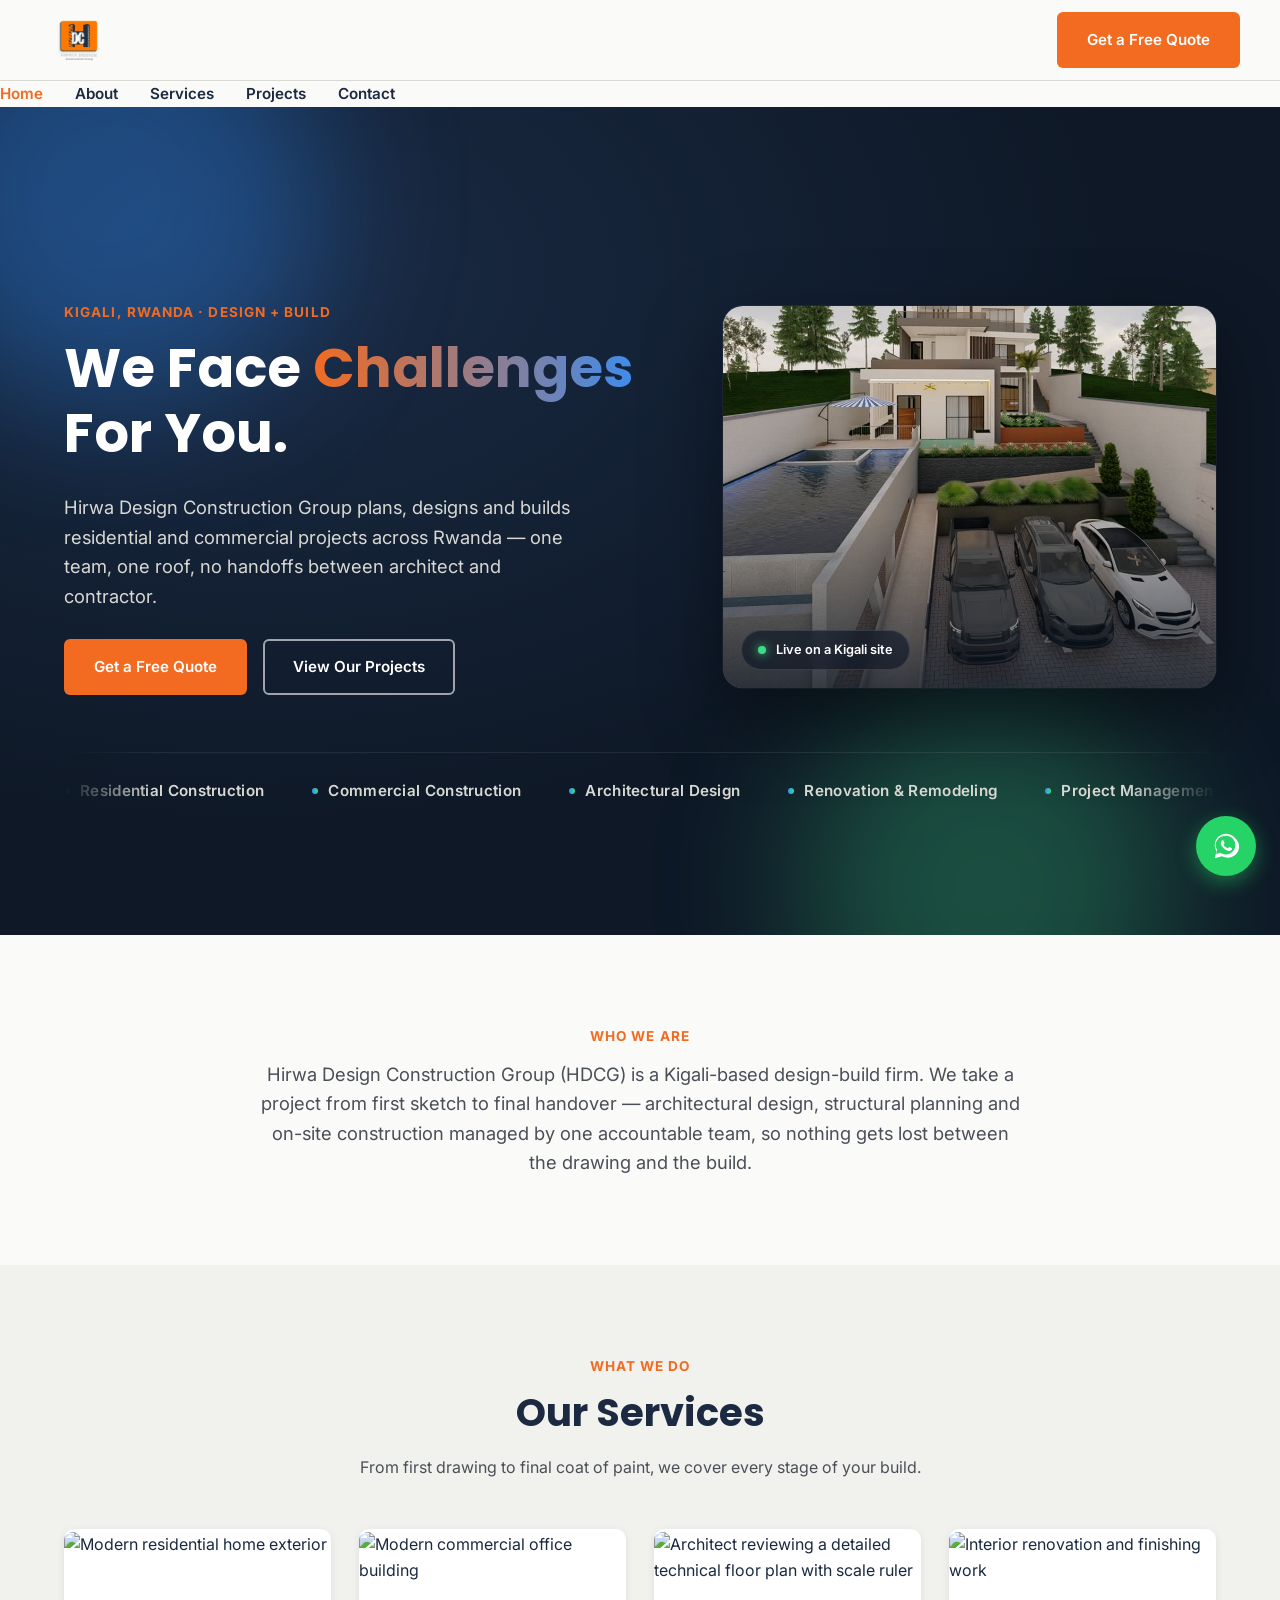
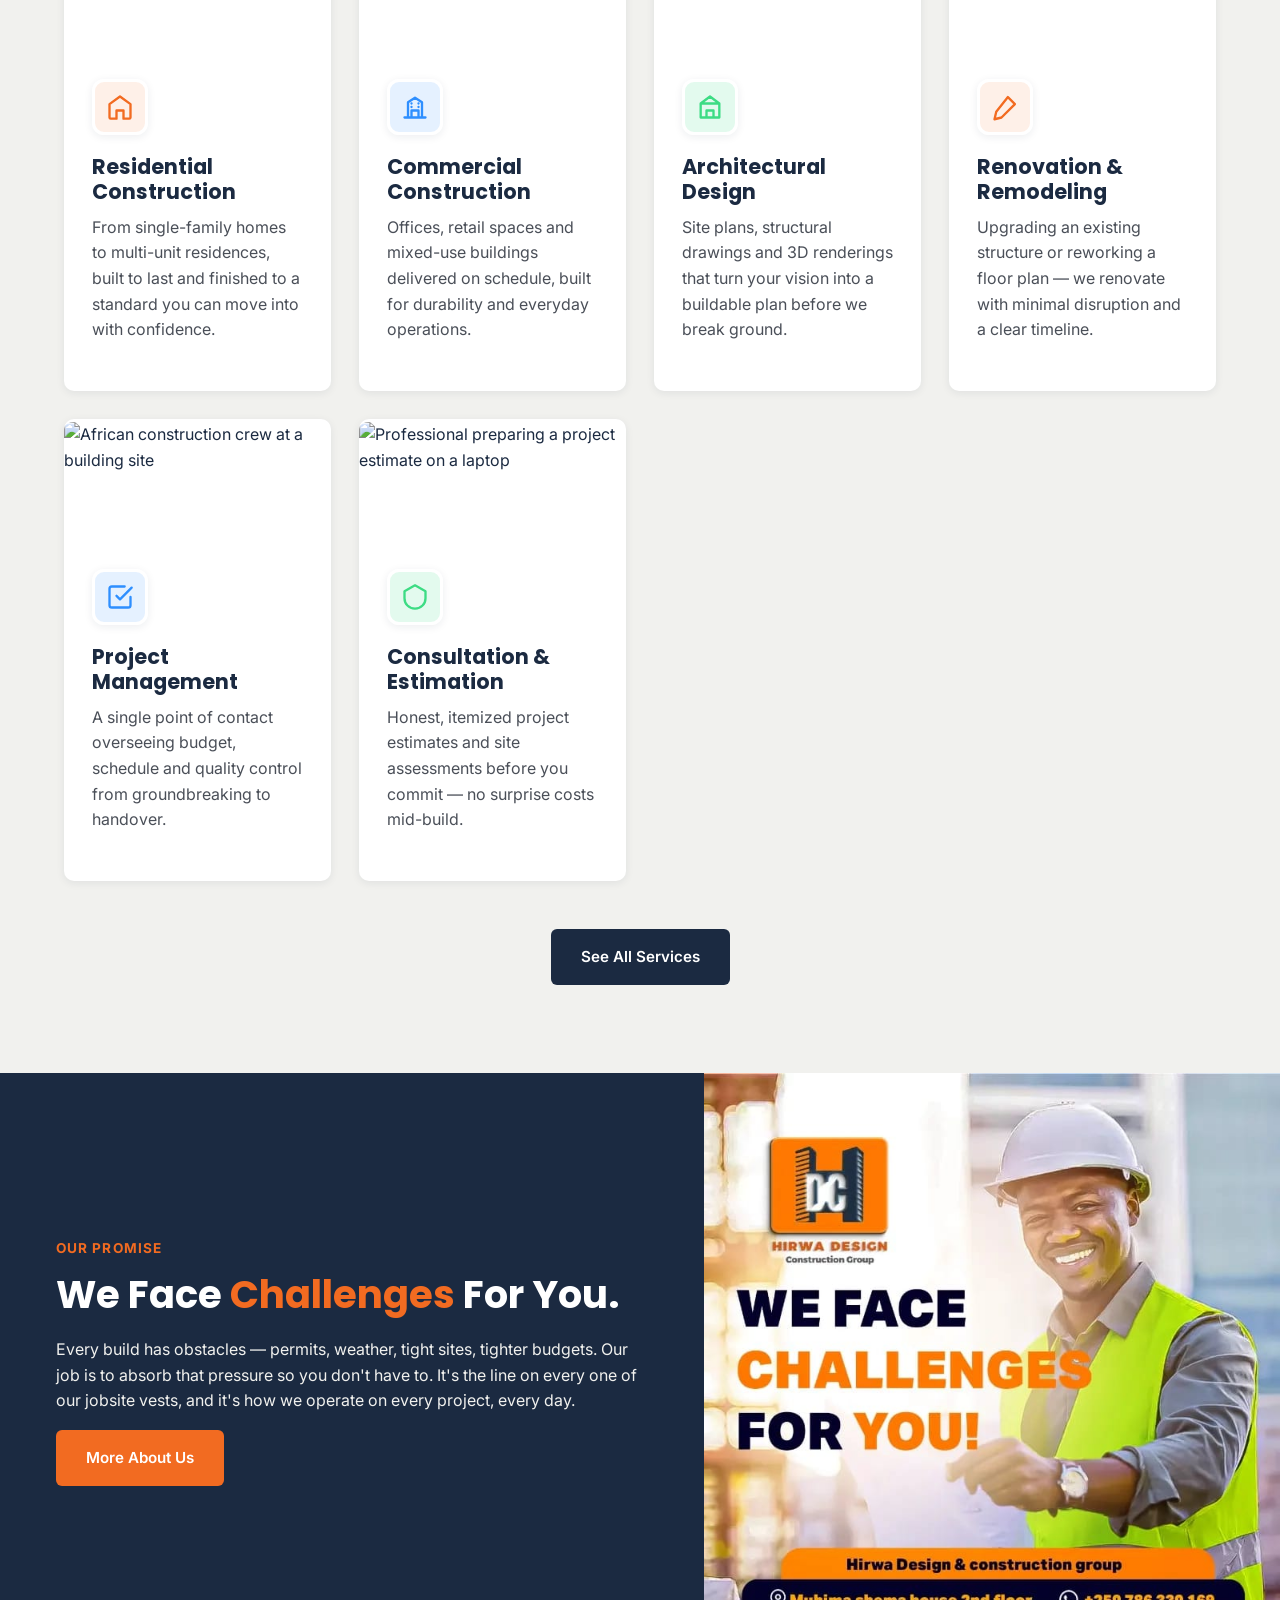
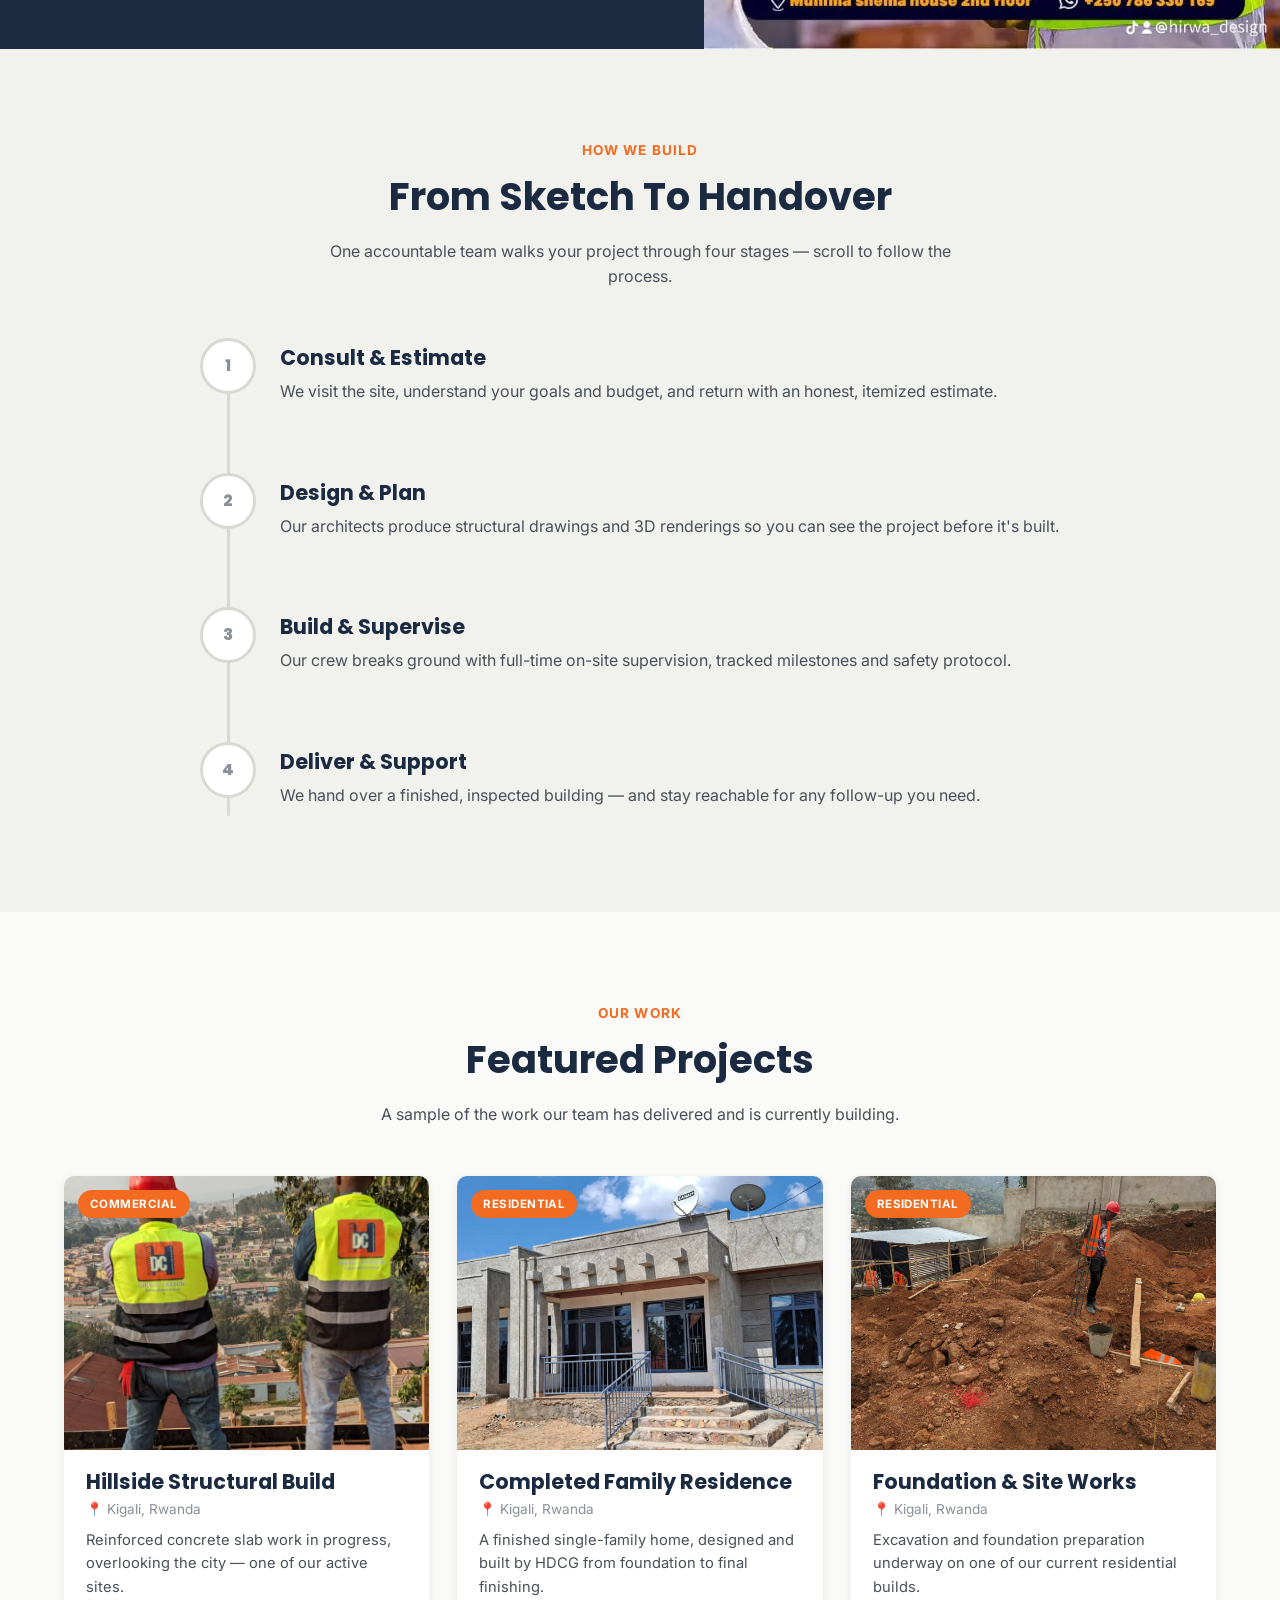
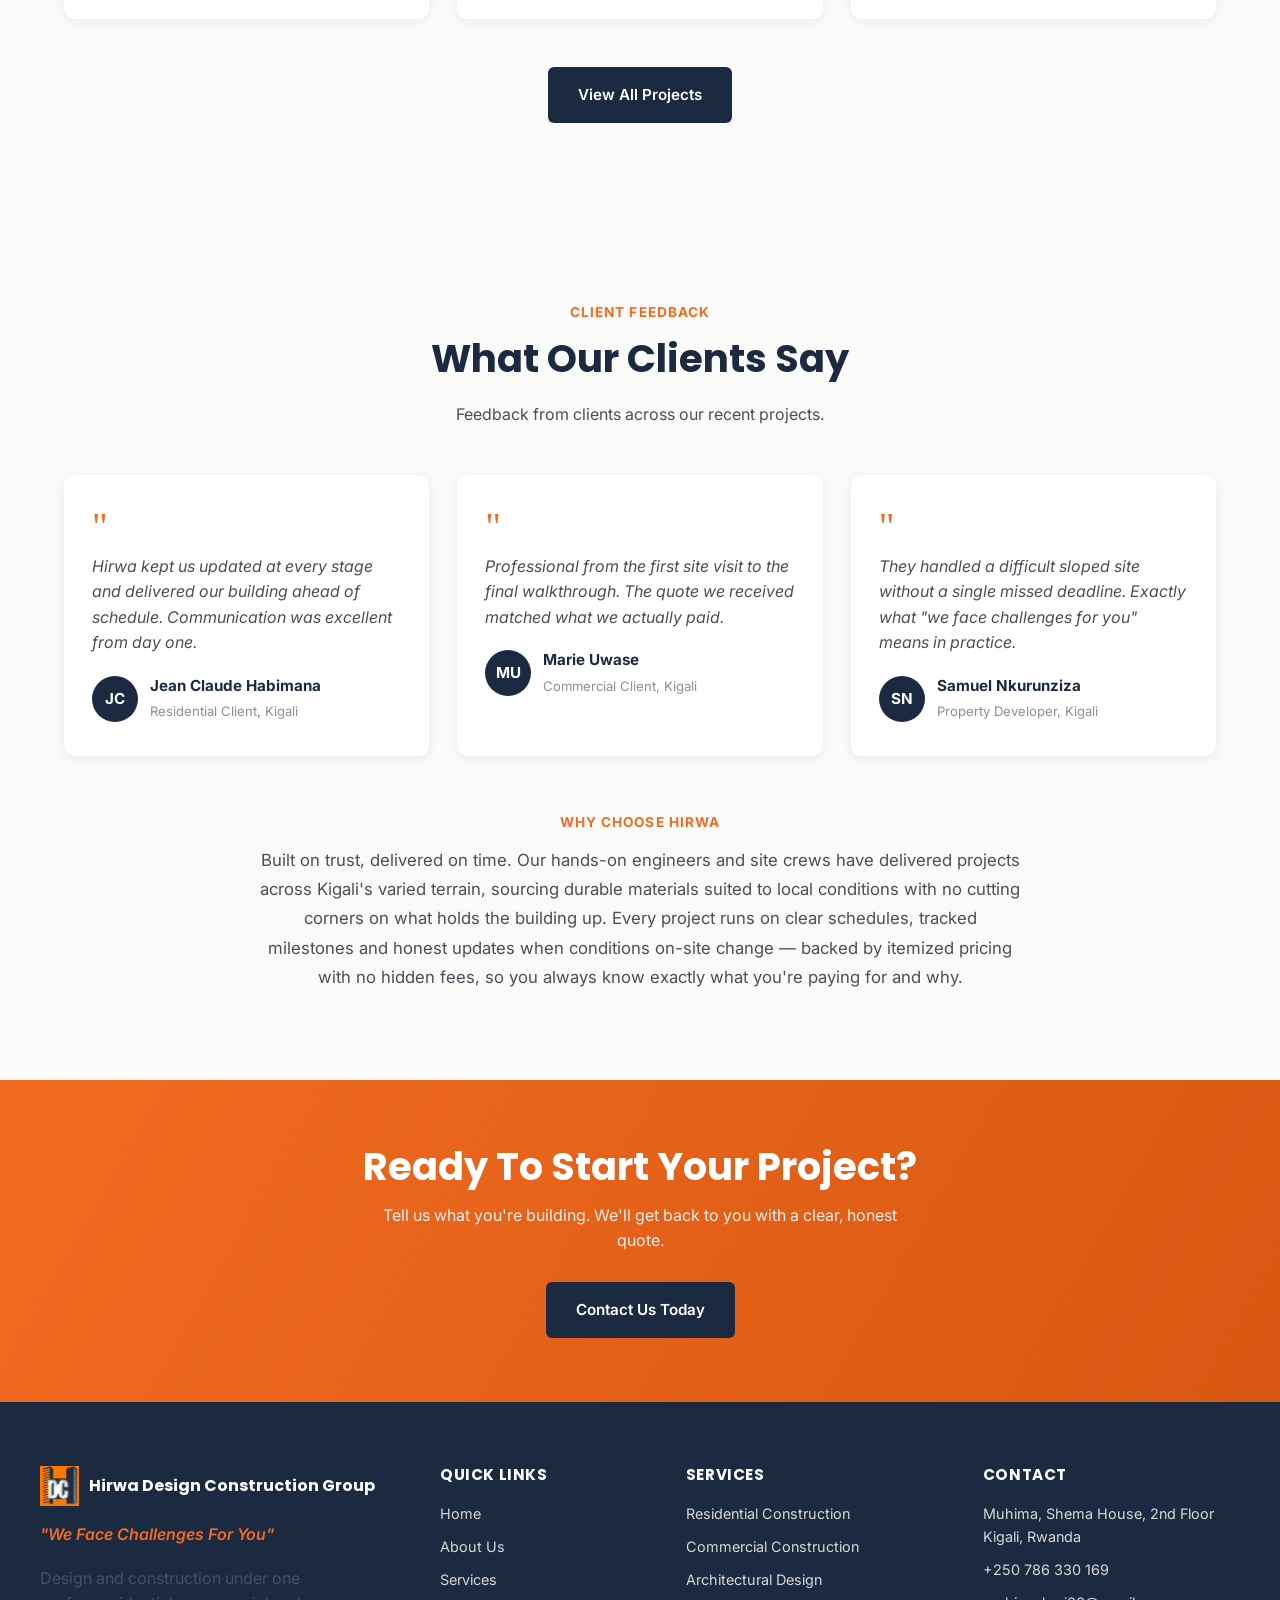
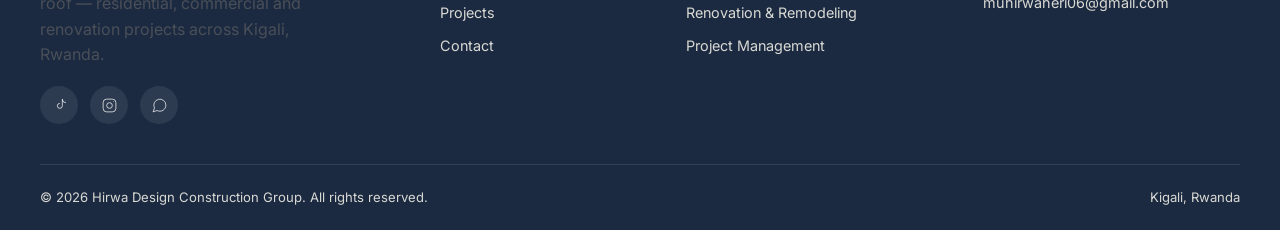
==== commit ba86b22c: "Update hero video, hero banners, team section, and commercial projects - Rebuild homepage hero video" ====
--- a/index.html
+++ b/index.html
@@ -47,6 +47,10 @@
     </nav>
 <div class="nav-overlay"></div>
 
+<a href="https://wa.me/250786330169" class="whatsapp-float" target="_blank" rel="noopener" aria-label="Chat with Hirwa Design Construction Group on WhatsApp">
+  <svg viewBox="0 0 32 32" fill="white"><path d="M16 3C9.4 3 4 8.4 4 15c0 2.4.7 4.6 1.9 6.5L4 29l7.7-2c1.8 1 3.9 1.5 6.3 1.5 6.6 0 12-5.4 12-12S22.6 3 16 3zm0 2c5.5 0 10 4.5 10 10s-4.5 10-10 10c-2 0-3.9-.6-5.5-1.6l-.4-.2-4.6 1.2 1.2-4.5-.3-.4C5.6 18.9 5 17 5 15 5 9.5 9.5 5 16 5zm-3.8 5.2c-.2 0-.5 0-.8.4-.3.3-1 1-1 2.4s1 2.8 1.2 3c.2.2 2 3.2 5 4.4 2.5 1 3 .8 3.6.8.6-.1 1.8-.7 2-1.4.3-.7.3-1.3.2-1.4-.1-.1-.3-.2-.6-.4-.3-.2-1.8-.9-2-1-.3-.1-.5-.1-.7.1-.2.3-.7 1-.9 1.2-.2.2-.3.2-.6.1-.3-.1-1.3-.5-2.4-1.5-.9-.8-1.5-1.8-1.7-2.1-.2-.3 0-.5.1-.6.1-.1.3-.3.5-.5.1-.2.2-.3.3-.5.1-.2 0-.4 0-.5 0-.1-.7-1.7-1-2.3-.2-.6-.5-.5-.7-.5h-.5z"/></svg>
+</a>
+
 <!-- ============ HERO ============ -->
 <section class="hero">
   <div class="glow-orb glow-orb-blue"></div>
@@ -63,7 +67,7 @@
         </div>
       </div>
       <div class="hero-media-panel reveal">
-        <!-- Licensed stock video (Mixkit, free for commercial use): aerial view of buildings under construction -->
+        <!-- Real footage from our Rebero, Kigali site: finished design first, then excavation, formwork, structure rising, and the completed twin house -->
         <video autoplay muted loop playsinline poster="assets/videos/aerial-construction-4010-poster.jpg">
           <source src="assets/videos/aerial-construction-4010.mp4" type="video/mp4">
         </video>
@@ -107,34 +111,52 @@
     </div>
     <div class="services-grid">
       <div class="service-card reveal" data-tilt>
-        <div class="service-icon"><svg viewBox="0 0 24 24" stroke-width="2" stroke-linecap="round" stroke-linejoin="round"><path d="M3 9.5 12 3l9 6.5V21a1 1 0 0 1-1 1h-5v-7H9v7H4a1 1 0 0 1-1-1z"/></svg></div>
-        <h3>Residential Construction</h3>
-        <p>From single-family homes to multi-unit residences, built to last and finished to a standard you can move into with confidence.</p>
-      </div>
-      <div class="service-card reveal" data-tilt>
-        <div class="service-icon icon-blue"><svg viewBox="0 0 24 24" stroke-width="2" stroke-linecap="round" stroke-linejoin="round"><path d="M3 21h18M6 21V8l6-4 6 4v13M9 21v-6h6v6M9 12h.01M15 12h.01M9 9h.01M15 9h.01"/></svg></div>
-        <h3>Commercial Construction</h3>
-        <p>Offices, retail spaces and mixed-use buildings delivered on schedule, built for durability and everyday operations.</p>
-      </div>
-      <div class="service-card reveal" data-tilt>
-        <div class="service-icon icon-green"><svg viewBox="0 0 24 24" stroke-width="2" stroke-linecap="round" stroke-linejoin="round"><path d="M4 21V9l8-6 8 6v12M4 21h16M9 21v-6h6v6M4 9h16" /></svg></div>
-        <h3>Architectural Design</h3>
-        <p>Site plans, structural drawings and 3D renderings that turn your vision into a buildable plan before we break ground.</p>
-      </div>
-      <div class="service-card reveal" data-tilt>
-        <div class="service-icon"><svg viewBox="0 0 24 24" stroke-width="2" stroke-linecap="round" stroke-linejoin="round"><path d="m14.5 3.5 6 6L9 21l-6 1.5L4.5 16 14.5 3.5z"/></svg></div>
-        <h3>Renovation &amp; Remodeling</h3>
-        <p>Upgrading an existing structure or reworking a floor plan — we renovate with minimal disruption and a clear timeline.</p>
-      </div>
-      <div class="service-card reveal" data-tilt>
-        <div class="service-icon icon-blue"><svg viewBox="0 0 24 24" stroke-width="2" stroke-linecap="round" stroke-linejoin="round"><path d="M9 11l3 3L22 4M21 12v7a2 2 0 0 1-2 2H5a2 2 0 0 1-2-2V5a2 2 0 0 1 2-2h11"/></svg></div>
-        <h3>Project Management</h3>
-        <p>A single point of contact overseeing budget, schedule and quality control from groundbreaking to handover.</p>
-      </div>
-      <div class="service-card reveal" data-tilt>
-        <div class="service-icon icon-green"><svg viewBox="0 0 24 24" stroke-width="2" stroke-linecap="round" stroke-linejoin="round"><path d="M12 2 3 7v6c0 5 3.8 8.7 9 9 5.2-.3 9-4 9-9V7l-9-5z"/></svg></div>
-        <h3>Consultation &amp; Estimation</h3>
-        <p>Honest, itemized project estimates and site assessments before you commit — no surprise costs mid-build.</p>
+        <div class="service-image"><img src="https://images.unsplash.com/photo-1600596542815-ffad4c1539a9?auto=format&fit=crop&w=700&q=75" alt="Modern residential home exterior" loading="lazy"></div>
+        <div class="service-body">
+          <div class="service-icon"><svg viewBox="0 0 24 24" stroke-width="2" stroke-linecap="round" stroke-linejoin="round"><path d="M3 9.5 12 3l9 6.5V21a1 1 0 0 1-1 1h-5v-7H9v7H4a1 1 0 0 1-1-1z"/></svg></div>
+          <h3>Residential Construction</h3>
+          <p>From single-family homes to multi-unit residences, built to last and finished to a standard you can move into with confidence.</p>
+        </div>
+      </div>
+      <div class="service-card reveal" data-tilt>
+        <div class="service-image"><img src="https://images.unsplash.com/photo-1497366216548-37526070297c?auto=format&fit=crop&w=700&q=75" alt="Modern commercial office building" loading="lazy"></div>
+        <div class="service-body">
+          <div class="service-icon icon-blue"><svg viewBox="0 0 24 24" stroke-width="2" stroke-linecap="round" stroke-linejoin="round"><path d="M3 21h18M6 21V8l6-4 6 4v13M9 21v-6h6v6M9 12h.01M15 12h.01M9 9h.01M15 9h.01"/></svg></div>
+          <h3>Commercial Construction</h3>
+          <p>Offices, retail spaces and mixed-use buildings delivered on schedule, built for durability and everyday operations.</p>
+        </div>
+      </div>
+      <div class="service-card reveal" data-tilt>
+        <div class="service-image"><img src="https://images.unsplash.com/photo-1698846296220-e44d9d4b9100?auto=format&fit=crop&w=700&q=75" alt="Architect reviewing a detailed technical floor plan with scale ruler" loading="lazy"></div>
+        <div class="service-body">
+          <div class="service-icon icon-green"><svg viewBox="0 0 24 24" stroke-width="2" stroke-linecap="round" stroke-linejoin="round"><path d="M4 21V9l8-6 8 6v12M4 21h16M9 21v-6h6v6M4 9h16" /></svg></div>
+          <h3>Architectural Design</h3>
+          <p>Site plans, structural drawings and 3D renderings that turn your vision into a buildable plan before we break ground.</p>
+        </div>
+      </div>
+      <div class="service-card reveal" data-tilt>
+        <div class="service-image"><img src="https://images.unsplash.com/photo-1600585154340-be6161a56a0c?auto=format&fit=crop&w=700&q=75" alt="Interior renovation and finishing work" loading="lazy"></div>
+        <div class="service-body">
+          <div class="service-icon"><svg viewBox="0 0 24 24" stroke-width="2" stroke-linecap="round" stroke-linejoin="round"><path d="m14.5 3.5 6 6L9 21l-6 1.5L4.5 16 14.5 3.5z"/></svg></div>
+          <h3>Renovation &amp; Remodeling</h3>
+          <p>Upgrading an existing structure or reworking a floor plan — we renovate with minimal disruption and a clear timeline.</p>
+        </div>
+      </div>
+      <div class="service-card reveal" data-tilt>
+        <div class="service-image"><img src="https://images.unsplash.com/photo-1787672358124-2ba67609a47f?auto=format&fit=crop&w=700&q=75" alt="African construction crew at a building site" loading="lazy"></div>
+        <div class="service-body">
+          <div class="service-icon icon-blue"><svg viewBox="0 0 24 24" stroke-width="2" stroke-linecap="round" stroke-linejoin="round"><path d="M9 11l3 3L22 4M21 12v7a2 2 0 0 1-2 2H5a2 2 0 0 1-2-2V5a2 2 0 0 1 2-2h11"/></svg></div>
+          <h3>Project Management</h3>
+          <p>A single point of contact overseeing budget, schedule and quality control from groundbreaking to handover.</p>
+        </div>
+      </div>
+      <div class="service-card reveal" data-tilt>
+        <div class="service-image"><img src="https://images.unsplash.com/photo-1633504885008-f8fed592a06a?auto=format&fit=crop&w=700&q=75" alt="Professional preparing a project estimate on a laptop" loading="lazy"></div>
+        <div class="service-body">
+          <div class="service-icon icon-green"><svg viewBox="0 0 24 24" stroke-width="2" stroke-linecap="round" stroke-linejoin="round"><path d="M12 2 3 7v6c0 5 3.8 8.7 9 9 5.2-.3 9-4 9-9V7l-9-5z"/></svg></div>
+          <h3>Consultation &amp; Estimation</h3>
+          <p>Honest, itemized project estimates and site assessments before you commit — no surprise costs mid-build.</p>
+        </div>
       </div>
     </div>
     <div class="text-center mt-lg">
@@ -158,38 +180,6 @@
   </div>
 </section>
 
-<!-- ============ WHY CHOOSE US ============ -->
-<section>
-  <div class="container">
-    <div class="section-head reveal">
-      <span class="eyebrow">Why Choose Hirwa</span>
-      <h2>Built On Trust, Delivered On Time</h2>
-    </div>
-    <div class="why-grid">
-      <div class="why-card reveal">
-        <div class="why-icon"><svg viewBox="0 0 24 24" stroke-width="2" stroke-linecap="round" stroke-linejoin="round"><path d="M17 21v-2a4 4 0 0 0-4-4H5a4 4 0 0 0-4 4v2M9 11a4 4 0 1 0 0-8 4 4 0 0 0 0 8zM23 21v-2a4 4 0 0 0-3-3.87M16 3.13a4 4 0 0 1 0 7.75"/></svg></div>
-        <h3>Experienced Team</h3>
-        <p>Hands-on engineers and site crews who've delivered projects across Kigali's varied terrain.</p>
-      </div>
-      <div class="why-card reveal">
-        <div class="why-icon"><svg viewBox="0 0 24 24" stroke-width="2" stroke-linecap="round" stroke-linejoin="round"><path d="M12 2 3 7v6c0 5 3.8 8.7 9 9 5.2-.3 9-4 9-9V7l-9-5z"/></svg></div>
-        <h3>Quality Materials</h3>
-        <p>We source durable materials suited to local conditions — no cutting corners on what holds the building up.</p>
-      </div>
-      <div class="why-card reveal">
-        <div class="why-icon"><svg viewBox="0 0 24 24" stroke-width="2" stroke-linecap="round" stroke-linejoin="round"><circle cx="12" cy="12" r="10"/><path d="M12 6v6l4 2"/></svg></div>
-        <h3>On-Time Delivery</h3>
-        <p>Clear schedules, tracked milestones, and honest updates when conditions on-site change.</p>
-      </div>
-      <div class="why-card reveal">
-        <div class="why-icon"><svg viewBox="0 0 24 24" stroke-width="2" stroke-linecap="round" stroke-linejoin="round"><path d="M12 1v22M17 5H9.5a3.5 3.5 0 0 0 0 7h5a3.5 3.5 0 0 1 0 7H6"/></svg></div>
-        <h3>Transparent Pricing</h3>
-        <p>Itemized quotes with no hidden fees, so you know exactly what you're paying for and why.</p>
-      </div>
-    </div>
-  </div>
-</section>
-
 <!-- ============ HOW WE BUILD (scroll-linked process) ============ -->
 <section class="bg-light">
   <div class="container">
@@ -254,17 +244,6 @@
       </div>
       <div class="project-card reveal" data-tilt>
         <div class="project-media">
-          <span class="project-tag">Commercial</span>
-          <img src="assets/images/site/site-work-2.jpeg" alt="HDCG site supervisors on a construction slab in Kigali" loading="lazy">
-        </div>
-        <div class="project-info">
-          <h3>Multi-Level Foundation Works</h3>
-          <p class="location">📍 Kigali, Rwanda</p>
-          <p>Formwork and rebar preparation for a multi-level structure, supervised on-site by our engineering team.</p>
-        </div>
-      </div>
-      <div class="project-card reveal" data-tilt>
-        <div class="project-media">
           <span class="project-tag">Residential</span>
           <img src="assets/images/site/conoshe-residence-1.jpeg" alt="Completed HDCG residential home exterior in Kigali" loading="lazy">
         </div>
@@ -326,6 +305,10 @@
           <div><strong>Samuel Nkurunziza</strong><span>Property Developer, Kigali</span></div>
         </div>
       </div>
+    </div>
+    <div class="why-paragraph reveal">
+      <span class="eyebrow">Why Choose Hirwa</span>
+      <p>Built on trust, delivered on time. Our hands-on engineers and site crews have delivered projects across Kigali's varied terrain, sourcing durable materials suited to local conditions with no cutting corners on what holds the building up. Every project runs on clear schedules, tracked milestones and honest updates when conditions on-site change — backed by itemized pricing with no hidden fees, so you always know exactly what you're paying for and why.</p>
     </div>
   </div>
 </section>
--- a/css/style.css
+++ b/css/style.css
@@ -427,16 +427,16 @@
 .breadcrumb { font-size: 0.85rem; color: var(--gray-300); margin-bottom: 14px; }
 .breadcrumb a { color: var(--orange); font-weight: 600; }
 
-.page-hero.has-video { background: var(--navy-deep); }
-.page-hero-video {
+.page-hero.has-video, .page-hero.has-image { background: var(--navy-deep); }
+.page-hero-video, .page-hero-image {
   position: absolute; inset: 0;
   width: 100%; height: 100%;
   object-fit: cover;
   z-index: 0;
   opacity: 0.4;
 }
-.page-hero.has-video::before { display: none; }
-.page-hero.has-video::after {
+.page-hero.has-video::before, .page-hero.has-image::before { display: none; }
+.page-hero.has-video::after, .page-hero.has-image::after {
   content: "";
   position: absolute; inset: 0;
   background: linear-gradient(135deg, rgba(27,42,65,0.88) 0%, rgba(14,24,38,0.75) 60%, rgba(14,24,38,0.95) 100%);
@@ -444,7 +444,7 @@
 }
 .page-hero .container { position: relative; z-index: 3; }
 .page-hero .glow-orb { z-index: 2; }
-.page-hero.has-video::after { z-index: 1; }
+.page-hero.has-video::after, .page-hero.has-image::after { z-index: 1; }
 
 /* ---------- Intro / About blurb ---------- */
 .intro { text-align: center; }
@@ -459,21 +459,30 @@
 }
 .service-card {
   background: var(--white);
-  padding: 36px 28px;
+  padding: 0;
   border-radius: var(--radius);
   box-shadow: var(--shadow-sm);
   transition: transform 0.25s ease, box-shadow 0.25s ease, border-color 0.25s ease;
   border-top: 3px solid transparent;
+  overflow: hidden;
   will-change: transform;
 }
 .service-card:hover { box-shadow: var(--shadow-lg); border-top-color: var(--orange); }
+.service-image { aspect-ratio: 16 / 10; overflow: hidden; }
+.service-image img { width: 100%; height: 100%; object-fit: cover; display: block; transition: transform 0.4s ease; }
+.service-card:hover .service-image img { transform: scale(1.06); }
+.service-body { padding: 28px 28px 32px; }
 .service-icon {
   width: 56px; height: 56px;
   display: flex; align-items: center; justify-content: center;
   background: rgba(242, 107, 33, 0.1);
   border-radius: 12px;
-  margin-bottom: 20px;
+  margin: -48px 0 20px;
   color: var(--orange);
+  border: 3px solid var(--white);
+  box-shadow: var(--shadow-sm);
+  position: relative;
+  z-index: 1;
   transition: transform var(--transition);
 }
 .service-card:hover .service-icon { transform: scale(1.08) rotate(-4deg); }
@@ -619,6 +628,13 @@
   grid-template-columns: repeat(auto-fit, minmax(280px, 1fr));
   gap: 28px;
 }
+.why-paragraph {
+  max-width: 760px;
+  margin: 56px auto 0;
+  text-align: center;
+}
+.why-paragraph .eyebrow { display: block; margin-bottom: 12px; }
+.why-paragraph p { font-size: 1.05rem; color: var(--gray-700); line-height: 1.75; margin: 0; }
 .testimonial-card {
   background: var(--white);
   border-radius: var(--radius);
@@ -653,6 +669,8 @@
 .team-card-body { padding: 20px; }
 .team-card-body h3 { margin-bottom: 2px; font-size: 1.05rem; }
 .team-card-body span { color: var(--orange); font-weight: 600; font-size: 0.85rem; }
+.team-card-body p { margin: 12px 0 0; color: var(--gray-700); font-size: 0.92rem; line-height: 1.6; }
+.team-card:not(:has(img)) .team-card-body { padding: 32px 24px; }
 
 /* ---------- Two-column layout (About) ---------- */
 .split {
@@ -813,6 +831,34 @@
   margin-top: 8px;
 }
 .whatsapp-btn:hover { background: #1ebc59; }
+
+/* ---------- Floating WhatsApp button (all pages) ---------- */
+.whatsapp-float {
+  position: fixed;
+  right: 24px;
+  bottom: 24px;
+  width: 60px;
+  height: 60px;
+  background: #25D366;
+  border-radius: 50%;
+  display: flex;
+  align-items: center;
+  justify-content: center;
+  box-shadow: 0 6px 20px rgba(37, 211, 102, 0.45);
+  z-index: 950;
+  transition: transform 0.25s ease, box-shadow 0.25s ease;
+  animation: whatsapp-pulse 2.4s ease-in-out infinite;
+}
+.whatsapp-float:hover { transform: scale(1.08); background: #1ebc59; }
+.whatsapp-float svg { width: 30px; height: 30px; display: block; }
+@keyframes whatsapp-pulse {
+  0%, 100% { box-shadow: 0 6px 20px rgba(37,211,102,0.45), 0 0 0 0 rgba(37,211,102,0.45); }
+  50% { box-shadow: 0 6px 20px rgba(37,211,102,0.45), 0 0 0 12px rgba(37,211,102,0); }
+}
+@media (max-width: 600px) {
+  .whatsapp-float { right: 16px; bottom: 16px; width: 54px; height: 54px; }
+  .whatsapp-float svg { width: 26px; height: 26px; }
+}
 
 .map-frame { border-radius: var(--radius); overflow: hidden; box-shadow: var(--shadow-sm); margin-top: 24px; }
 .map-frame iframe { width: 100%; height: 280px; border: 0; display: block; }
@@ -1005,7 +1051,7 @@
   max-width: 1000px;
   margin: 0 auto;
 }
-.design-gallery.cols-5 { max-width: 1100px; }
+.design-gallery.cols-5 { max-width: 1000px; grid-template-columns: repeat(3, 1fr); }
 .design-gallery-item {
   position: relative;
   aspect-ratio: 4 / 3;
@@ -1045,7 +1091,7 @@
 @media (prefers-reduced-motion: reduce) {
   html { scroll-behavior: auto; }
   .glow-orb, .gradient-text, .ticker-track, .hero-media-panel, .hero-media-badge .dot,
-  .reveal, .btn, .service-card, .project-card, [data-tilt] {
+  .reveal, .btn, .service-card, .project-card, [data-tilt], .whatsapp-float {
     animation: none !important;
     transition: none !important;
   }
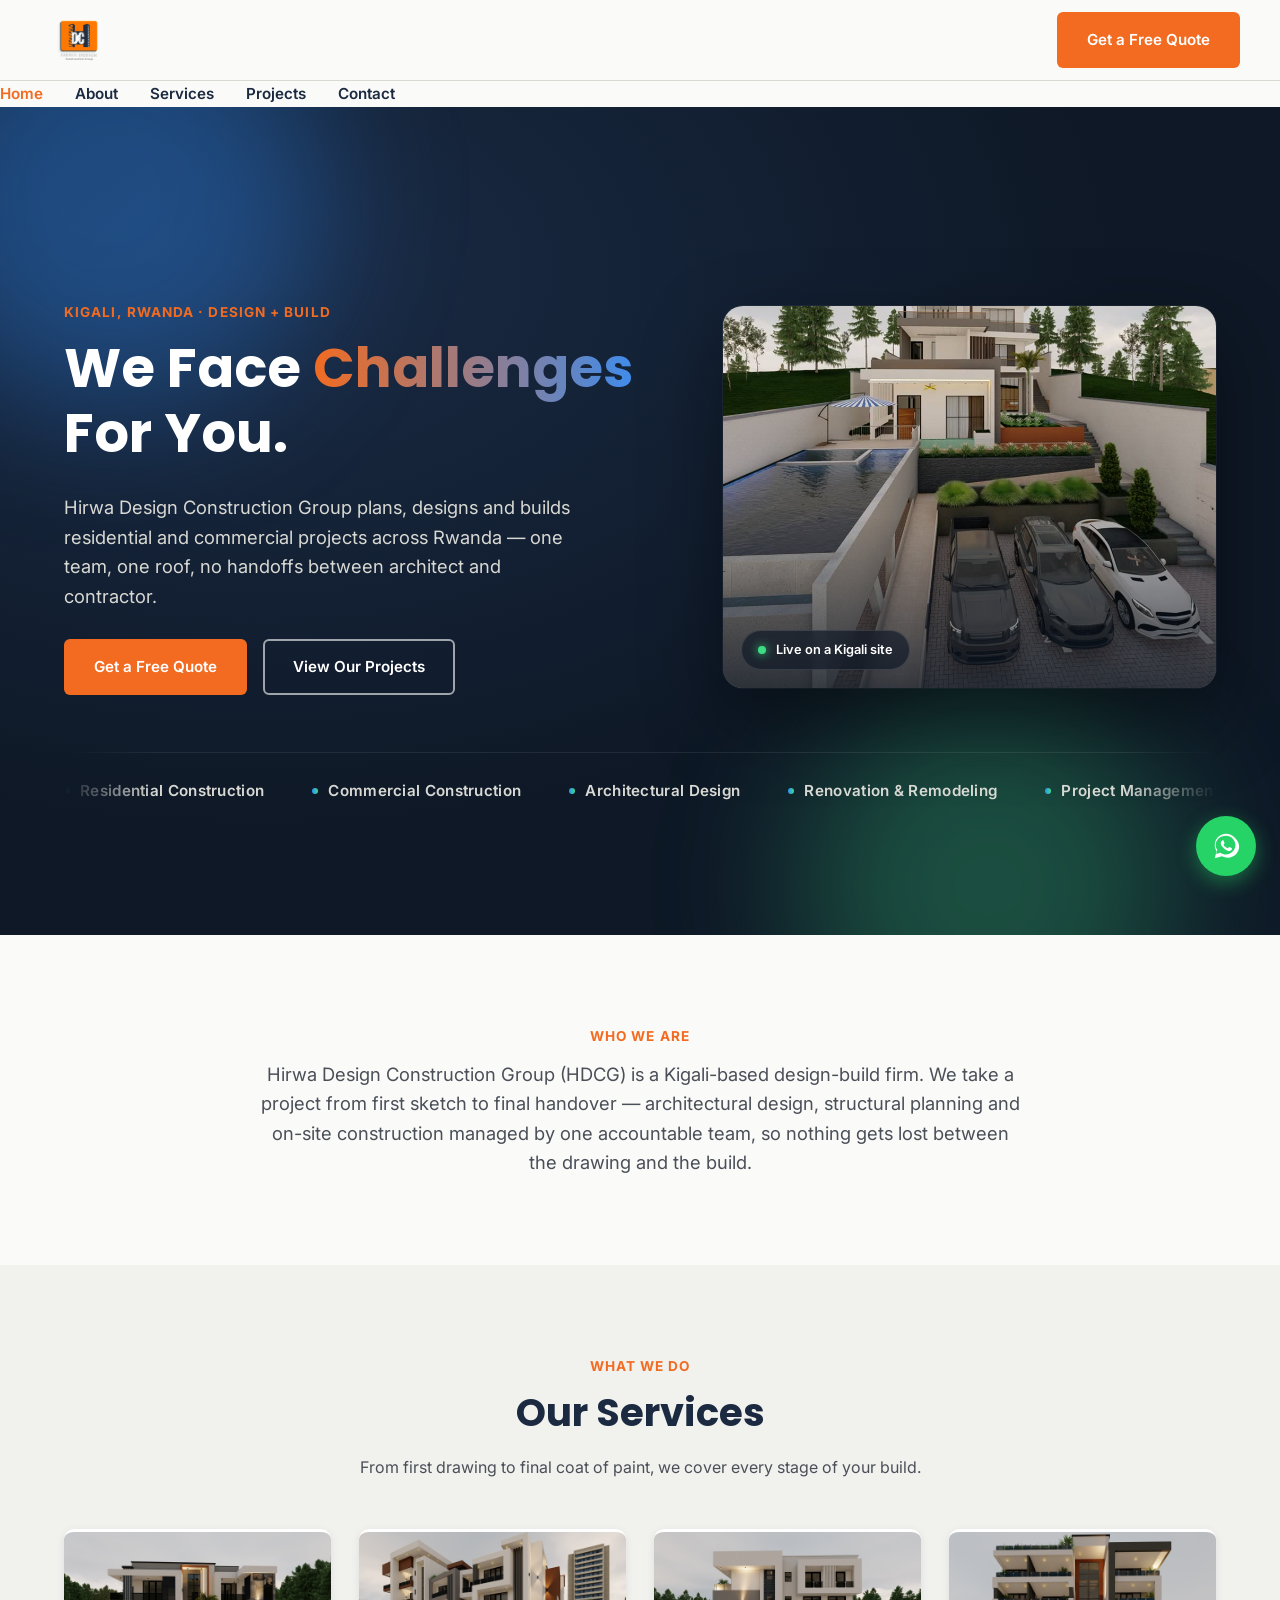
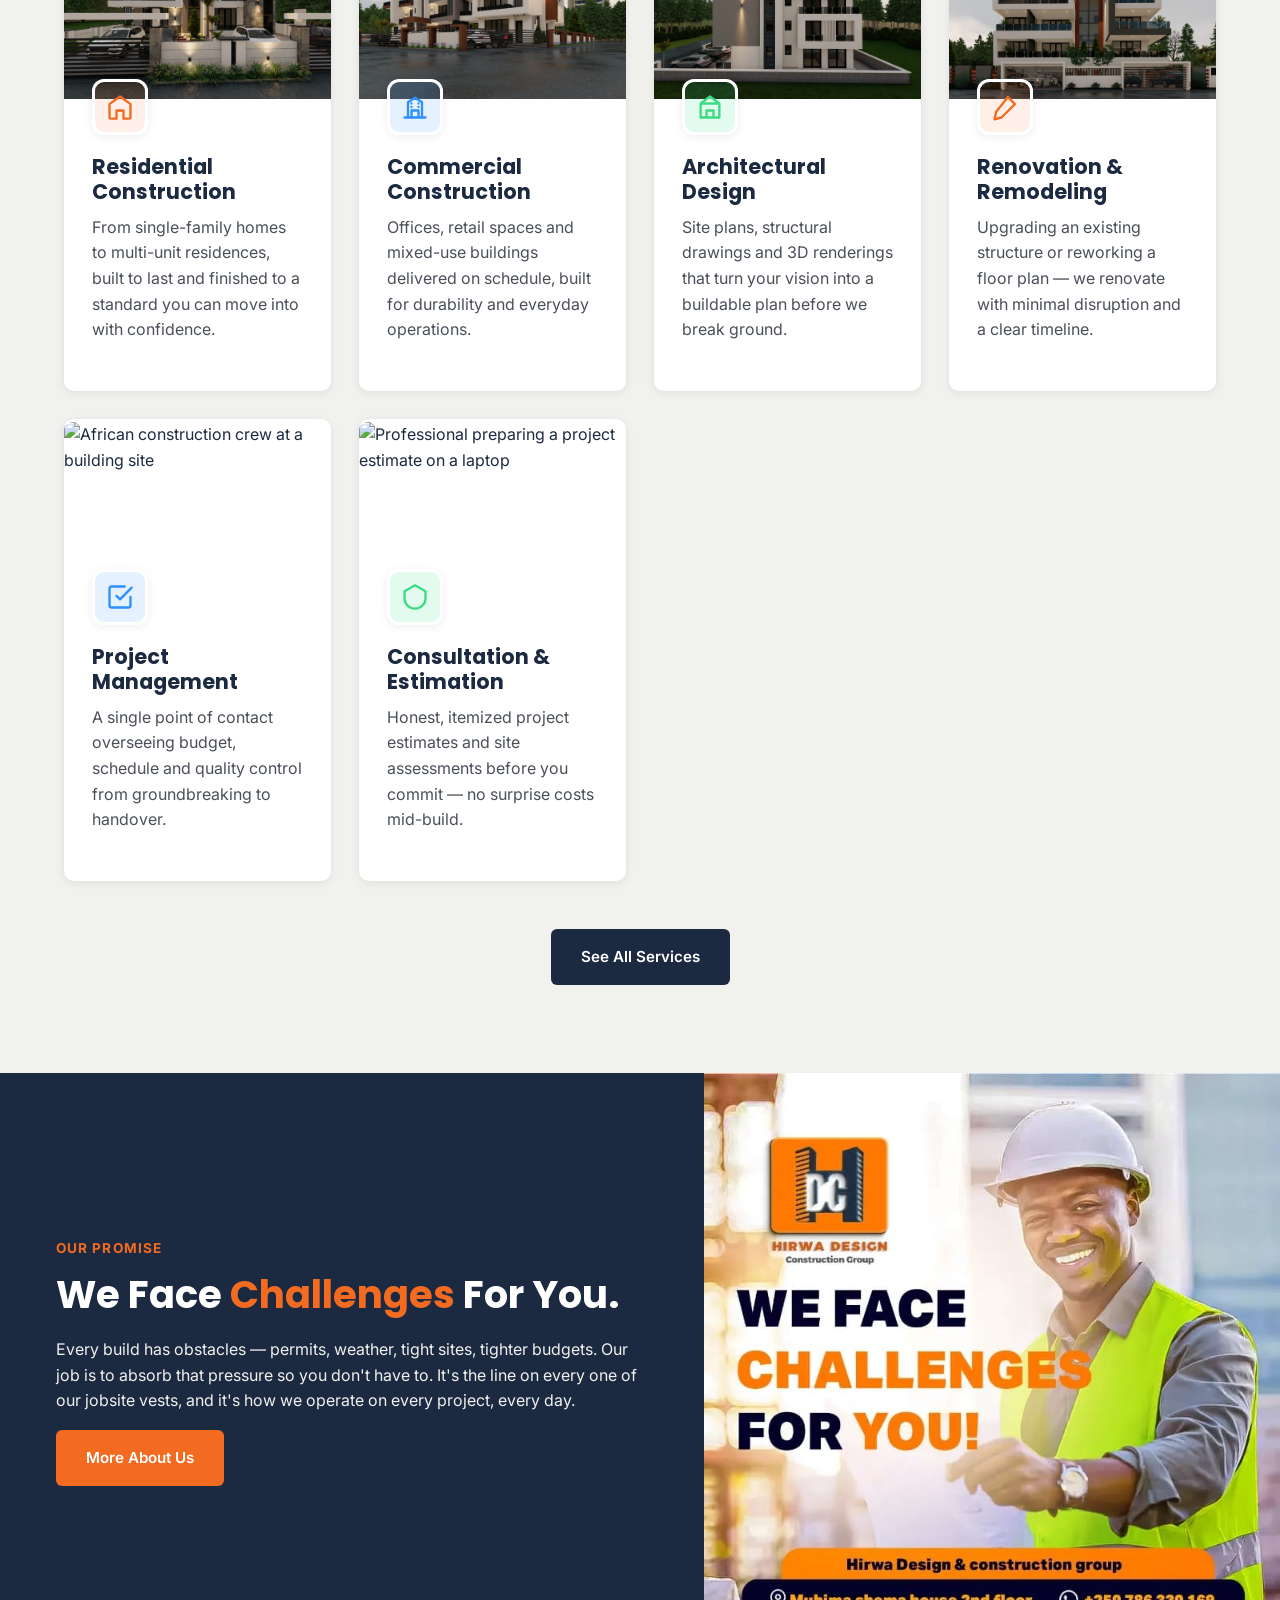
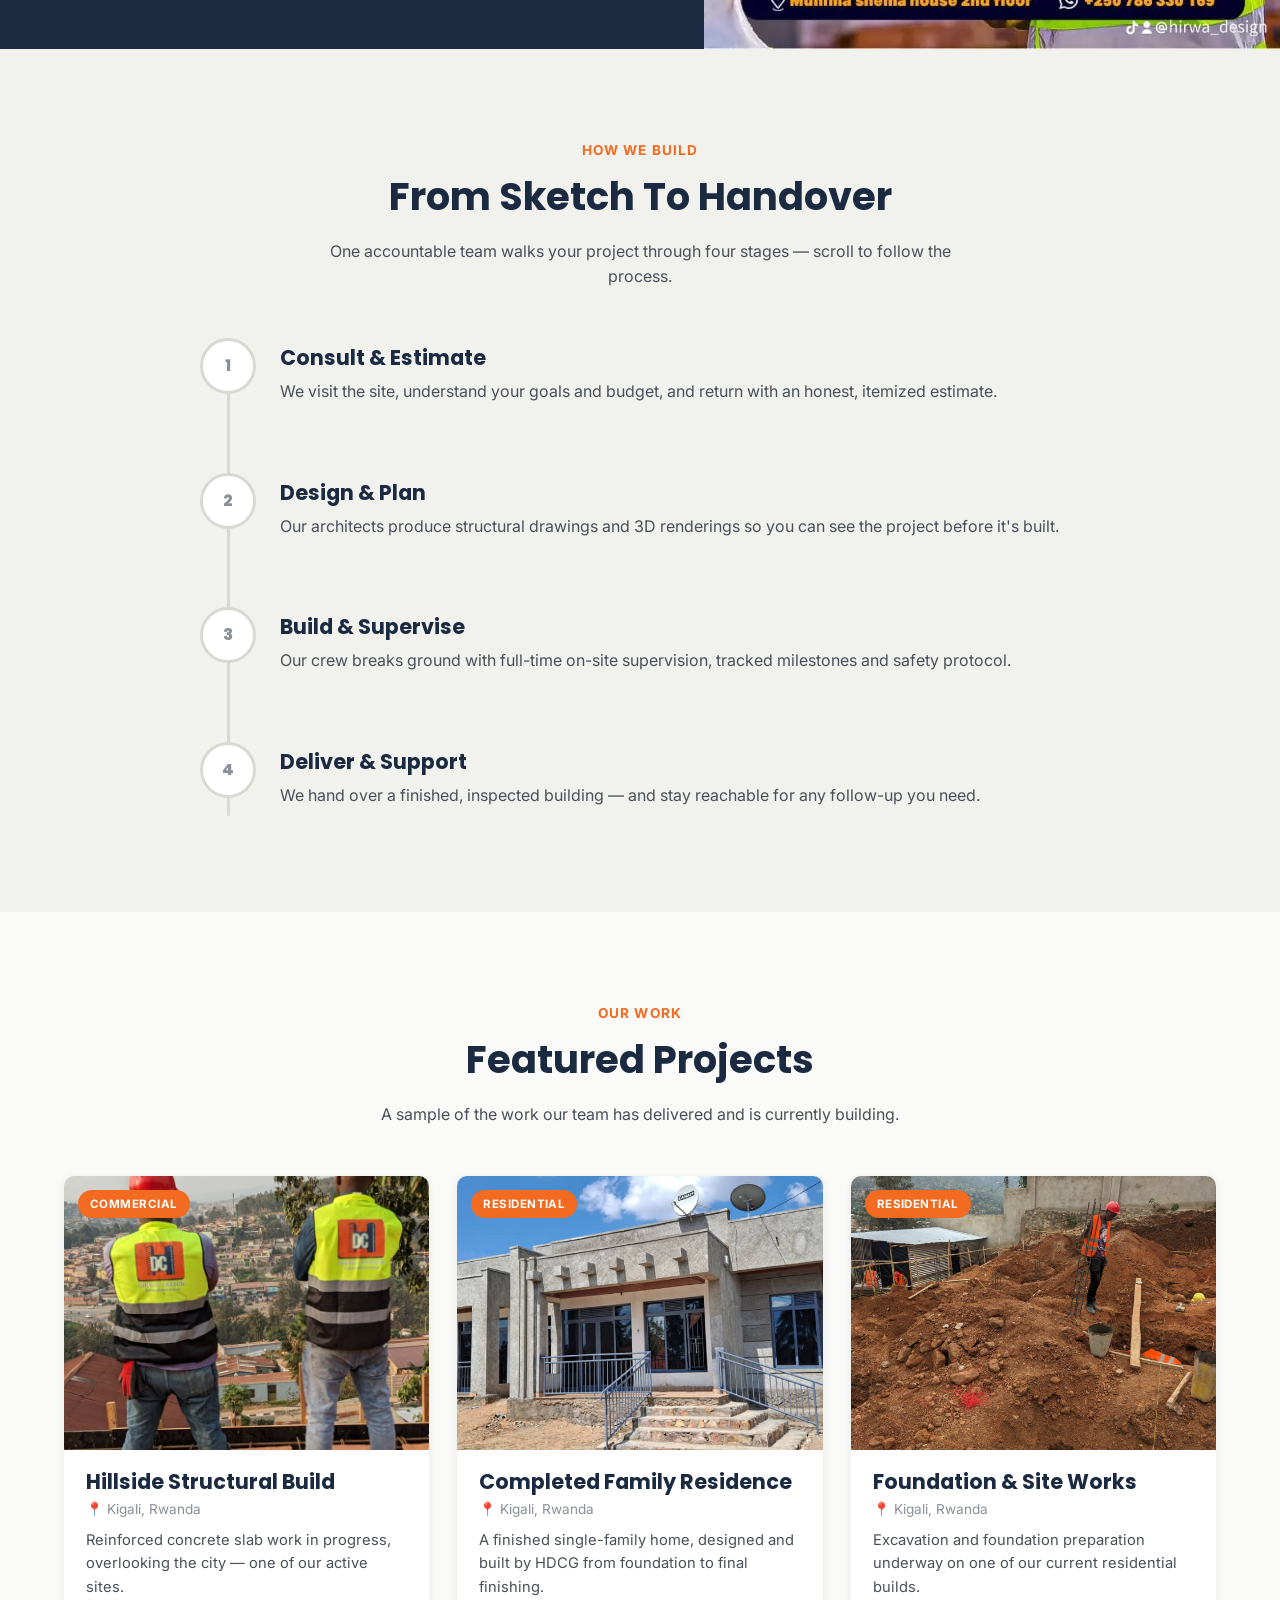
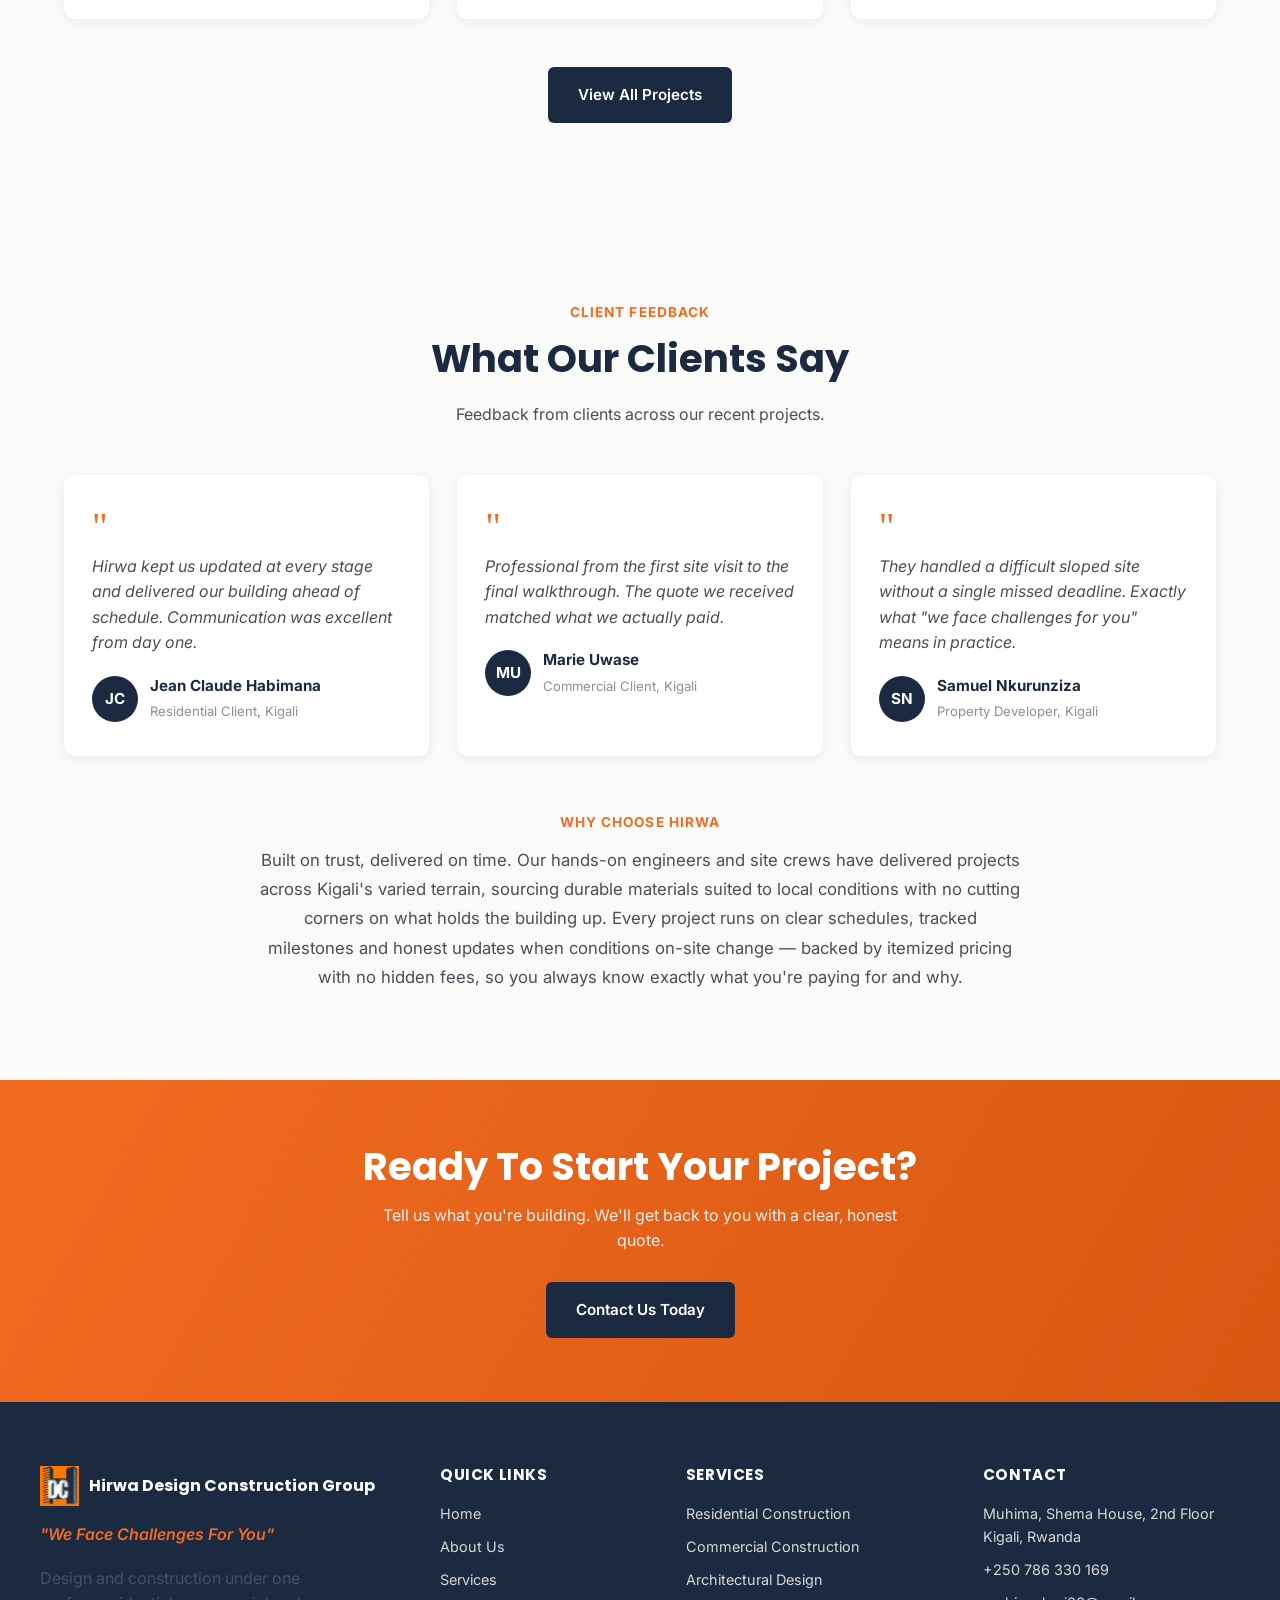
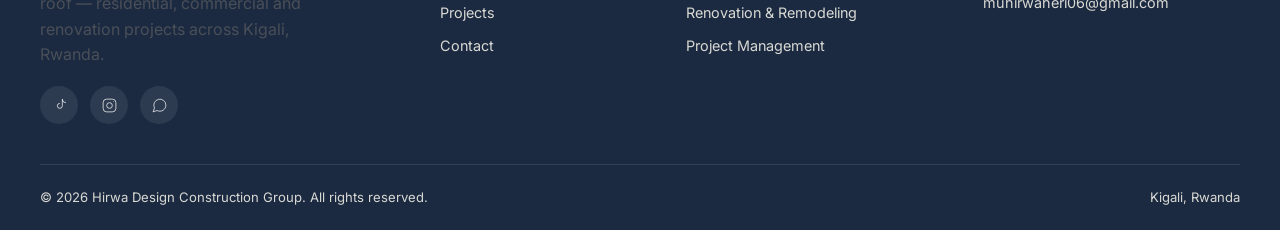
==== commit 695cbafd: "Use HDCG design renders for the four core service cards Residential, Commercial, Architectural Desig" ====
--- a/index.html
+++ b/index.html
@@ -111,7 +111,7 @@
     </div>
     <div class="services-grid">
       <div class="service-card reveal" data-tilt>
-        <div class="service-image"><img src="https://images.unsplash.com/photo-1600596542815-ffad4c1539a9?auto=format&fit=crop&w=700&q=75" alt="Modern residential home exterior" loading="lazy"></div>
+        <div class="service-image"><img src="assets/images/site/service-residential.jpeg" alt="Residential building design render" loading="lazy"></div>
         <div class="service-body">
           <div class="service-icon"><svg viewBox="0 0 24 24" stroke-width="2" stroke-linecap="round" stroke-linejoin="round"><path d="M3 9.5 12 3l9 6.5V21a1 1 0 0 1-1 1h-5v-7H9v7H4a1 1 0 0 1-1-1z"/></svg></div>
           <h3>Residential Construction</h3>
@@ -119,7 +119,7 @@
         </div>
       </div>
       <div class="service-card reveal" data-tilt>
-        <div class="service-image"><img src="https://images.unsplash.com/photo-1497366216548-37526070297c?auto=format&fit=crop&w=700&q=75" alt="Modern commercial office building" loading="lazy"></div>
+        <div class="service-image"><img src="assets/images/site/service-commercial.jpeg" alt="Commercial multi-storey building design render" loading="lazy"></div>
         <div class="service-body">
           <div class="service-icon icon-blue"><svg viewBox="0 0 24 24" stroke-width="2" stroke-linecap="round" stroke-linejoin="round"><path d="M3 21h18M6 21V8l6-4 6 4v13M9 21v-6h6v6M9 12h.01M15 12h.01M9 9h.01M15 9h.01"/></svg></div>
           <h3>Commercial Construction</h3>
@@ -127,7 +127,7 @@
         </div>
       </div>
       <div class="service-card reveal" data-tilt>
-        <div class="service-image"><img src="https://images.unsplash.com/photo-1698846296220-e44d9d4b9100?auto=format&fit=crop&w=700&q=75" alt="Architect reviewing a detailed technical floor plan with scale ruler" loading="lazy"></div>
+        <div class="service-image"><img src="assets/images/site/service-architectural.jpeg" alt="3D architectural design rendering of an apartment building" loading="lazy"></div>
         <div class="service-body">
           <div class="service-icon icon-green"><svg viewBox="0 0 24 24" stroke-width="2" stroke-linecap="round" stroke-linejoin="round"><path d="M4 21V9l8-6 8 6v12M4 21h16M9 21v-6h6v6M4 9h16" /></svg></div>
           <h3>Architectural Design</h3>
@@ -135,7 +135,7 @@
         </div>
       </div>
       <div class="service-card reveal" data-tilt>
-        <div class="service-image"><img src="https://images.unsplash.com/photo-1600585154340-be6161a56a0c?auto=format&fit=crop&w=700&q=75" alt="Interior renovation and finishing work" loading="lazy"></div>
+        <div class="service-image"><img src="assets/images/site/service-renovation.jpeg" alt="Renovated and remodeled building render" loading="lazy"></div>
         <div class="service-body">
           <div class="service-icon"><svg viewBox="0 0 24 24" stroke-width="2" stroke-linecap="round" stroke-linejoin="round"><path d="m14.5 3.5 6 6L9 21l-6 1.5L4.5 16 14.5 3.5z"/></svg></div>
           <h3>Renovation &amp; Remodeling</h3>
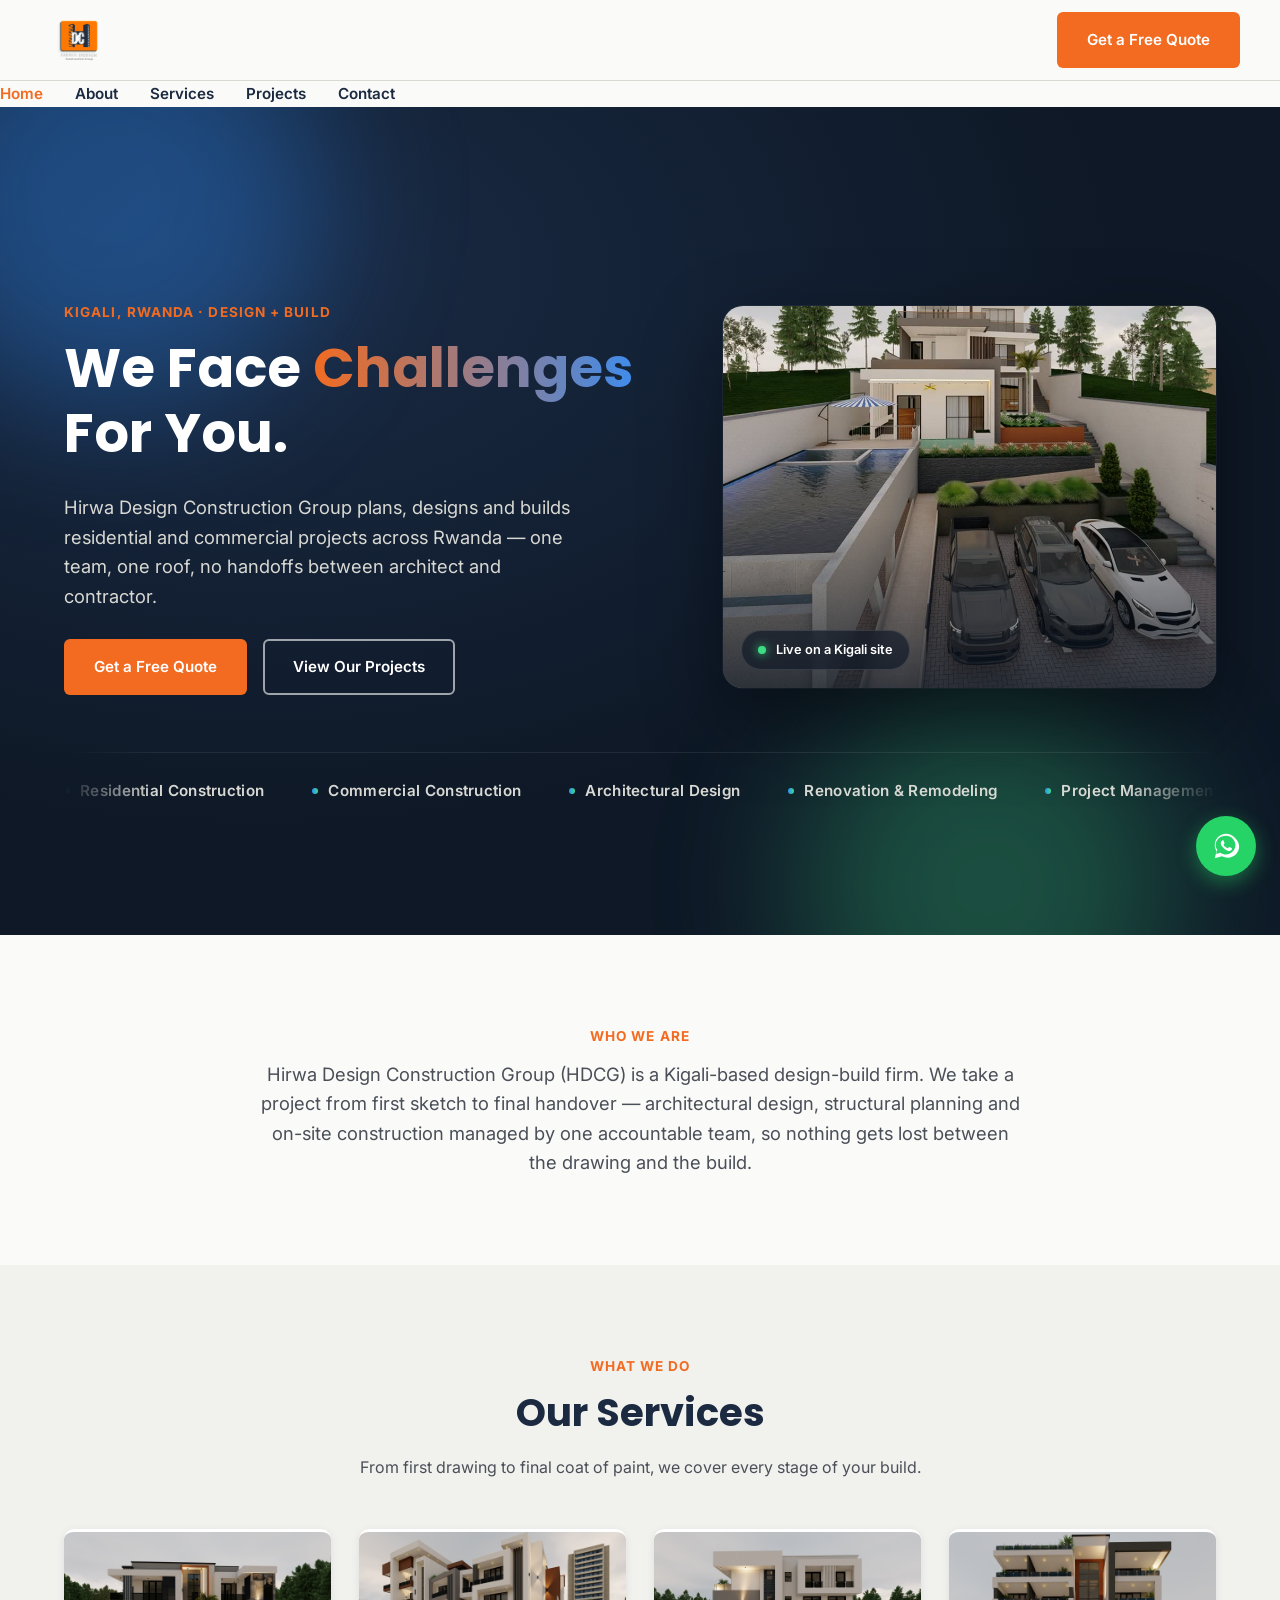
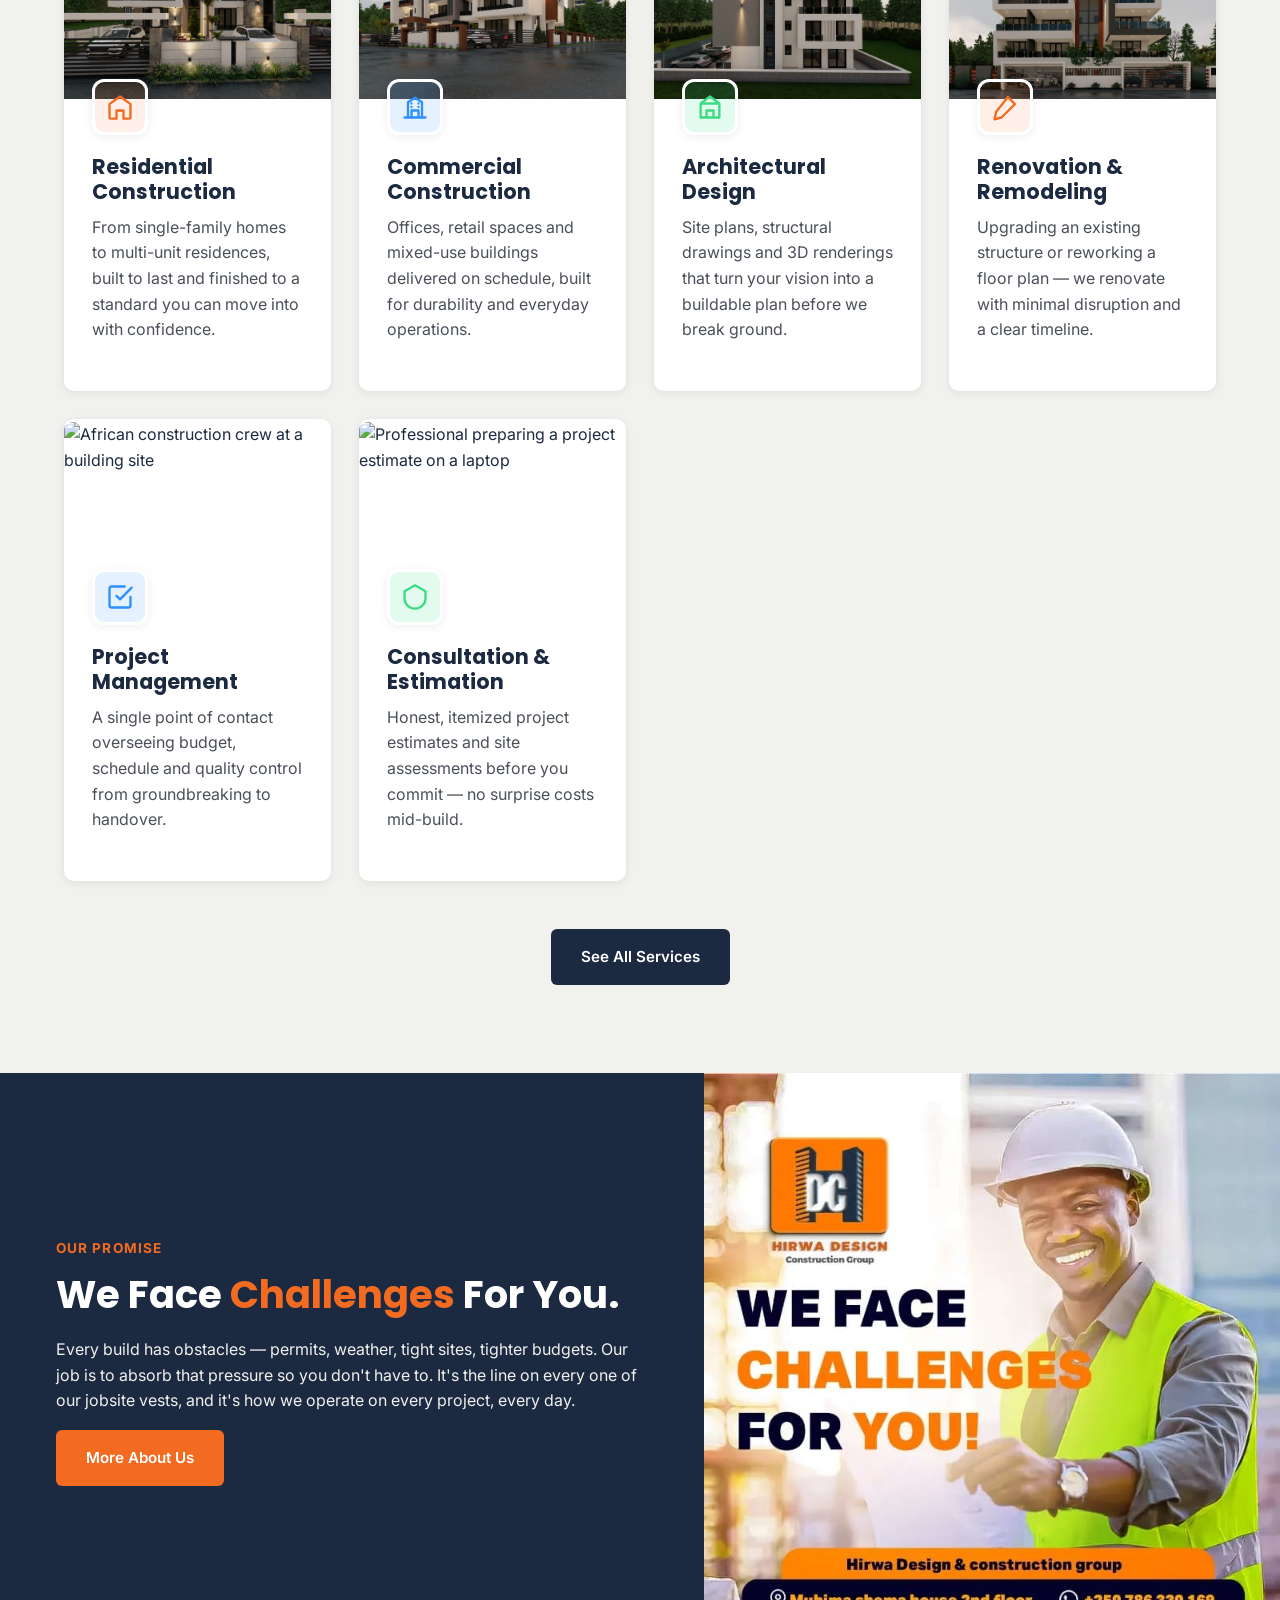
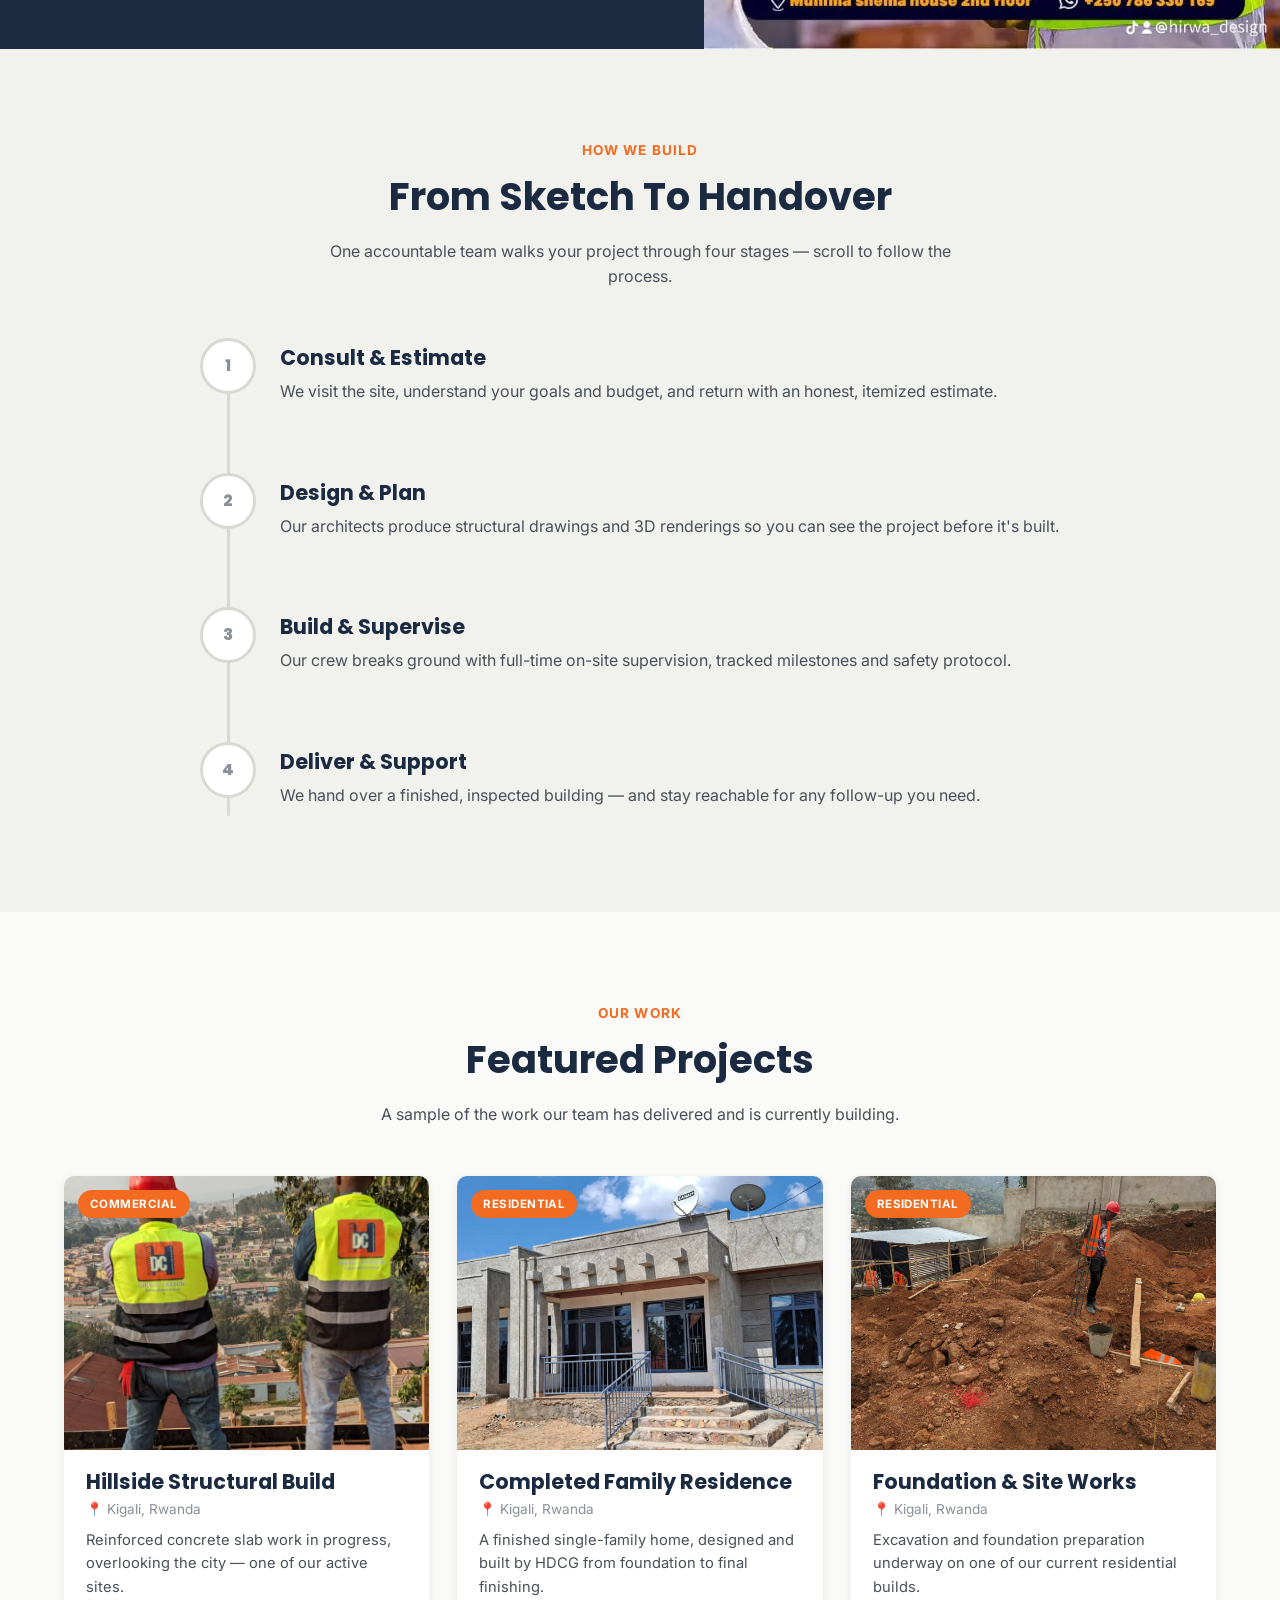
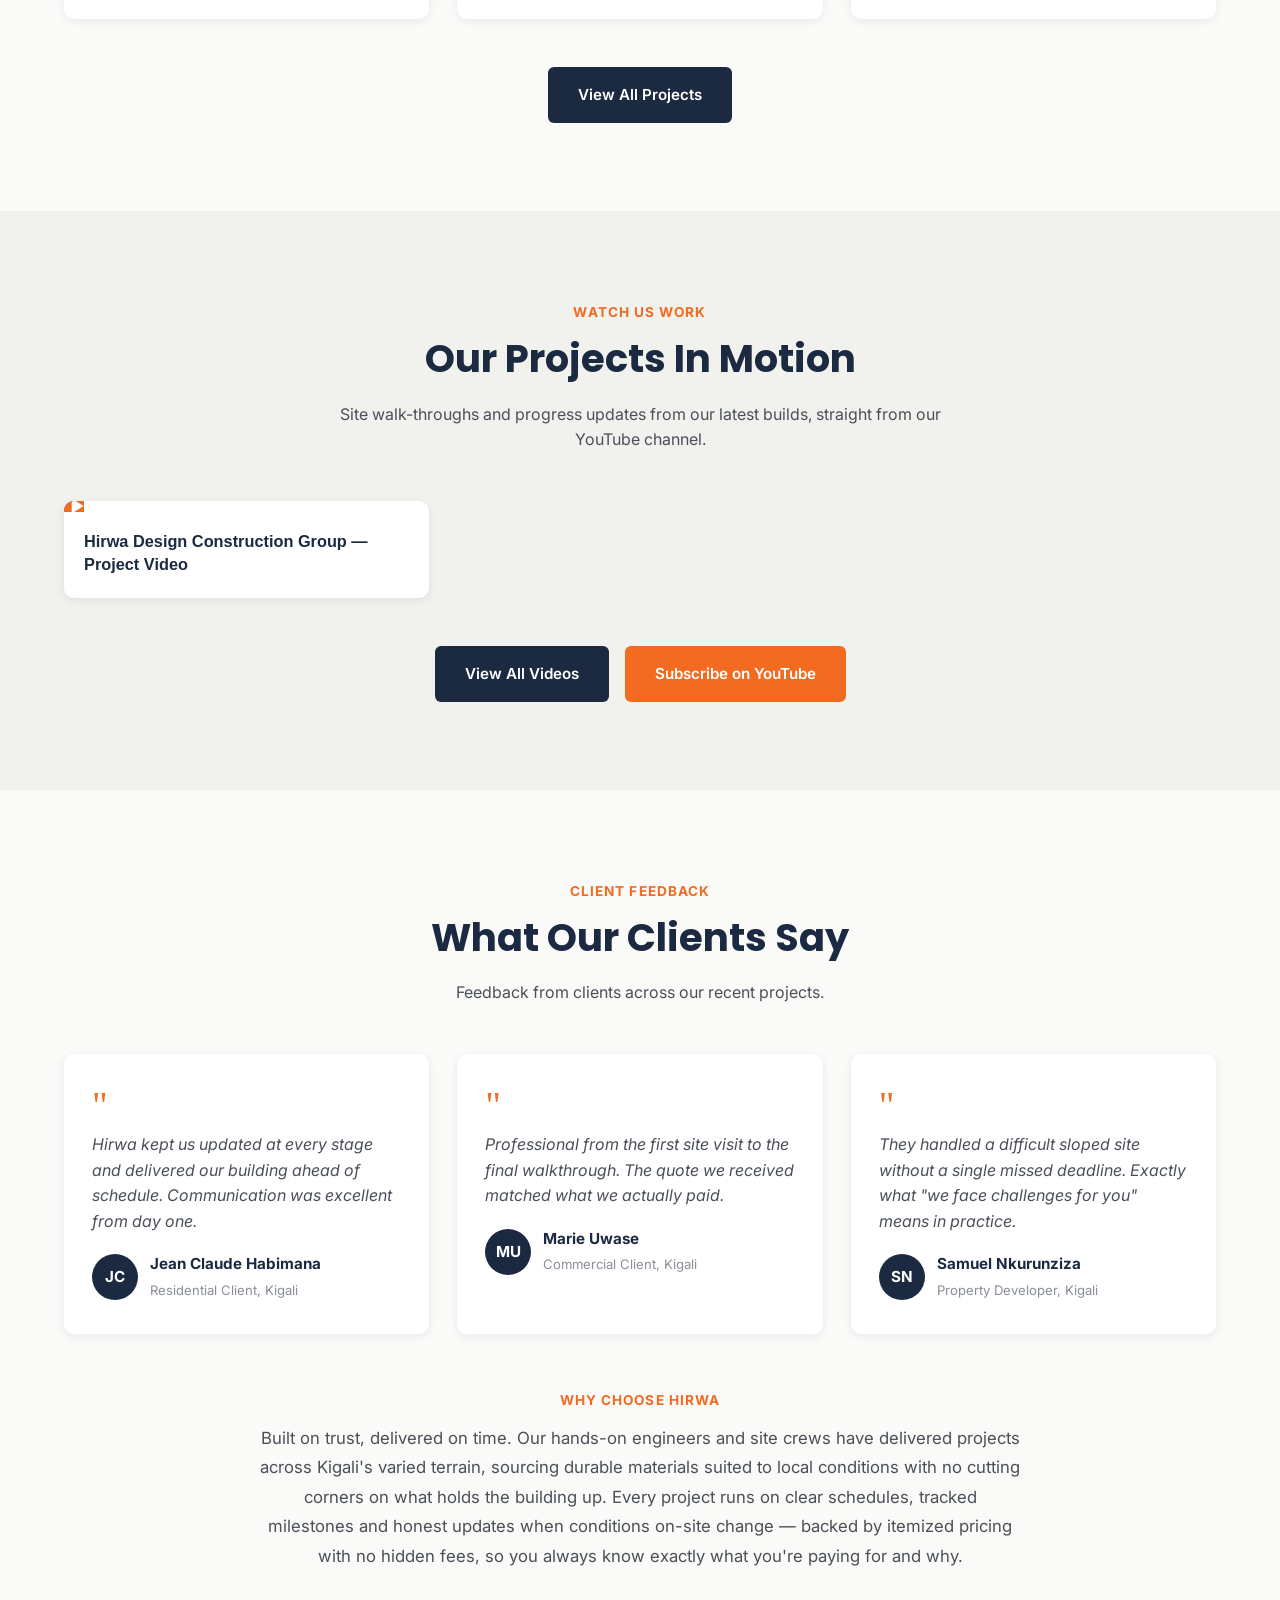
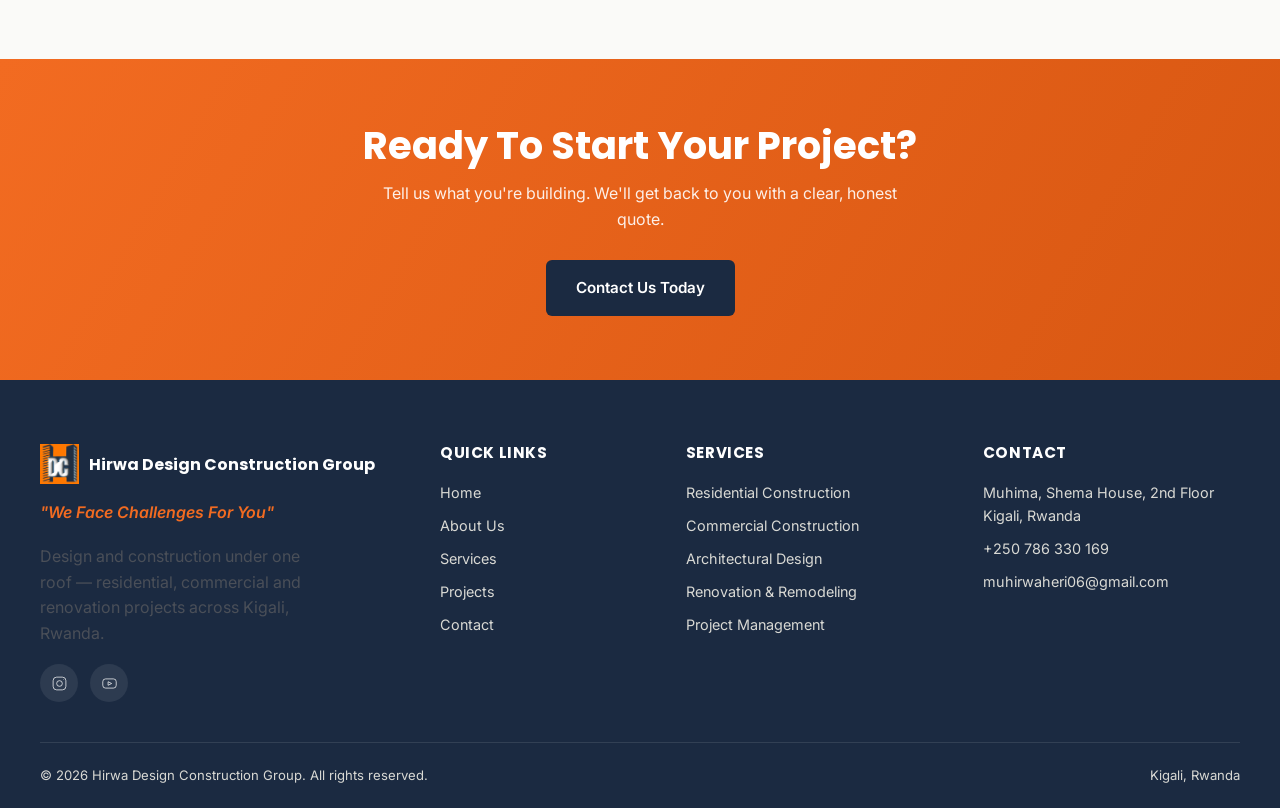
==== commit c31aceba: "Add YouTube video gallery and update footer social links - Add "Our Projects in Motion" gallery fed " ====
--- a/index.html
+++ b/index.html
@@ -271,6 +271,24 @@
   </div>
 </section>
 
+<!-- ============ VIDEO GALLERY (YouTube) ============ -->
+<section class="bg-light" id="videos">
+  <div class="container">
+    <div class="section-head reveal">
+      <span class="eyebrow">Watch Us Work</span>
+      <h2>Our Projects In Motion</h2>
+      <p>Site walk-throughs and progress updates from our latest builds, straight from our YouTube channel.</p>
+    </div>
+    <div class="video-grid" id="video-grid" data-limit="3" aria-live="polite" aria-busy="true">
+      <p class="video-status">Loading videos…</p>
+    </div>
+    <div class="video-actions mt-lg">
+      <a href="projects.html#videos" class="btn btn-dark">View All Videos</a>
+      <a href="https://www.youtube.com/@rwandacad4343" class="btn btn-primary" target="_blank" rel="noopener">Subscribe on YouTube</a>
+    </div>
+  </div>
+</section>
+
 <!-- ============ TESTIMONIALS ============ -->
 <section>
   <div class="container">
@@ -334,10 +352,8 @@
         <p class="footer-tagline">"We Face Challenges For You"</p>
         <p style="max-width:280px;">Design and construction under one roof — residential, commercial and renovation projects across Kigali, Rwanda.</p>
         <div class="social-icons">
-          <!-- PLACEHOLDER: confirm/replace social links -->
-          <a href="https://www.tiktok.com/@hirwa_design" aria-label="TikTok" target="_blank" rel="noopener"><svg viewBox="0 0 24 24"><path d="M16 3v9.5a3.5 3.5 0 1 1-3.5-3.5M16 3a5 5 0 0 0 5 5"/></svg></a>
-          <a href="https://instagram.com/hirwa_design" aria-label="Instagram" target="_blank" rel="noopener"><svg viewBox="0 0 24 24"><rect x="3" y="3" width="18" height="18" rx="5"/><circle cx="12" cy="12" r="4"/><circle cx="17.5" cy="6.5" r="0.6" fill="currentColor" stroke="none"/></svg></a>
-          <a href="https://wa.me/250786330169" aria-label="WhatsApp" target="_blank" rel="noopener"><svg viewBox="0 0 24 24"><path d="M21 11.5a8.5 8.5 0 0 1-12.4 7.6L3 21l1.9-5.6A8.5 8.5 0 1 1 21 11.5z"/></svg></a>
+          <a href="https://www.instagram.com/hirwa_design_group?igsi=MWk0c2F5emw4eTg3Yg==" aria-label="Instagram" target="_blank" rel="noopener"><svg viewBox="0 0 24 24"><rect x="3" y="3" width="18" height="18" rx="5"/><circle cx="12" cy="12" r="4"/><circle cx="17.5" cy="6.5" r="0.6" fill="currentColor" stroke="none"/></svg></a>
+          <a href="https://youtube.com/@rwandacad4343?si=1cPpRn1bpgvA9LOM" aria-label="YouTube" target="_blank" rel="noopener"><svg viewBox="0 0 24 24"><rect x="2.5" y="5.5" width="19" height="13" rx="4"/><path d="m10 9.5 5 2.5-5 2.5z"/></svg></a>
         </div>
       </div>
       <div class="footer-col">
@@ -378,6 +394,8 @@
   </div>
 </footer>
 
+<script src="js/config.js"></script>
+<script src="js/videos.js"></script>
 <script src="js/main.js"></script>
 </body>
 </html>
--- a/css/style.css
+++ b/css/style.css
@@ -622,6 +622,78 @@
   color: var(--white); font-size: 2rem; background: none; border: none; cursor: pointer; line-height: 1;
 }
 
+/* ---------- Video gallery (YouTube) ---------- */
+.video-grid {
+  display: grid;
+  grid-template-columns: repeat(3, minmax(0, 1fr));
+  gap: 28px;
+}
+.video-status { grid-column: 1 / -1; text-align: center; color: var(--gray-700); margin: 0; }
+.video-actions { display: flex; flex-wrap: wrap; justify-content: center; gap: 16px; }
+@media (max-width: 900px) { .video-grid { grid-template-columns: repeat(2, minmax(0, 1fr)); } }
+@media (max-width: 560px) { .video-grid { grid-template-columns: minmax(0, 1fr); } }
+
+.video-card {
+  display: flex; flex-direction: column;
+  padding: 0; border: 0;
+  background: var(--white);
+  border-radius: var(--radius);
+  overflow: hidden;
+  box-shadow: var(--shadow-sm);
+  text-align: left; font: inherit; color: inherit;
+  cursor: pointer;
+  transition: transform var(--transition), box-shadow var(--transition);
+}
+.video-card:hover { transform: translateY(-6px); box-shadow: var(--shadow-lg); }
+.video-card:focus-visible { outline: 3px solid var(--orange); outline-offset: 3px; }
+.video-thumb { position: relative; display: block; aspect-ratio: 16 / 9; overflow: hidden; background: var(--navy-deep); }
+.video-thumb img { display: block; width: 100%; height: 100%; object-fit: cover; transition: transform 0.4s ease; }
+.video-card:hover .video-thumb img { transform: scale(1.06); }
+.video-thumb::after {
+  content: ""; position: absolute; inset: 0; pointer-events: none;
+  background: linear-gradient(180deg, rgba(14, 24, 38, 0) 45%, rgba(14, 24, 38, 0.45) 100%);
+}
+.video-play {
+  position: absolute; top: 50%; left: 50%; z-index: 1;
+  width: 64px; height: 64px;
+  display: flex; align-items: center; justify-content: center;
+  border-radius: 50%;
+  background: var(--orange);
+  box-shadow: 0 6px 24px rgba(242, 107, 33, 0.45);
+  transform: translate(-50%, -50%);
+  transition: transform var(--transition), background var(--transition);
+}
+.video-play svg { width: 26px; height: 26px; margin-left: 3px; fill: var(--white); }
+.video-card:hover .video-play, .video-card:focus-visible .video-play { transform: translate(-50%, -50%) scale(1.12); background: var(--orange-dark); }
+.video-meta { display: block; padding: 18px 20px 22px; }
+.video-title {
+  display: -webkit-box; -webkit-line-clamp: 2; line-clamp: 2; -webkit-box-orient: vertical; overflow: hidden;
+  font-family: "Poppins", sans-serif; font-weight: 600; font-size: 1.02rem; line-height: 1.4; color: var(--navy);
+}
+.video-date { display: block; margin-top: 6px; font-size: 0.82rem; color: var(--gray-500); }
+
+.video-modal {
+  position: fixed; inset: 0; z-index: 2000;
+  display: none; align-items: center; justify-content: center;
+  padding: 24px;
+  background: rgba(14, 24, 38, 0.92);
+}
+.video-modal.open { display: flex; }
+.video-modal-inner { position: relative; width: min(960px, 100%); }
+.video-modal-frame { aspect-ratio: 16 / 9; overflow: hidden; background: #000; border-radius: var(--radius); box-shadow: var(--shadow-lg); }
+.video-modal-frame iframe { display: block; width: 100%; height: 100%; border: 0; }
+.video-modal-close {
+  position: absolute; top: -52px; right: 0;
+  width: 44px; height: 44px;
+  display: flex; align-items: center; justify-content: center;
+  border: 0; border-radius: 50%;
+  background: rgba(255, 255, 255, 0.12); color: var(--white);
+  font-size: 2rem; line-height: 1; cursor: pointer;
+  transition: background var(--transition);
+}
+.video-modal-close:hover { background: var(--orange); }
+.video-modal-close:focus-visible { outline: 3px solid var(--orange); outline-offset: 2px; }
+
 /* ---------- Testimonials ---------- */
 .testimonials-grid {
   display: grid;
@@ -1091,7 +1163,7 @@
 @media (prefers-reduced-motion: reduce) {
   html { scroll-behavior: auto; }
   .glow-orb, .gradient-text, .ticker-track, .hero-media-panel, .hero-media-badge .dot,
-  .reveal, .btn, .service-card, .project-card, [data-tilt], .whatsapp-float {
+  .reveal, .btn, .service-card, .project-card, .video-card, .video-play, [data-tilt], .whatsapp-float {
     animation: none !important;
     transition: none !important;
   }
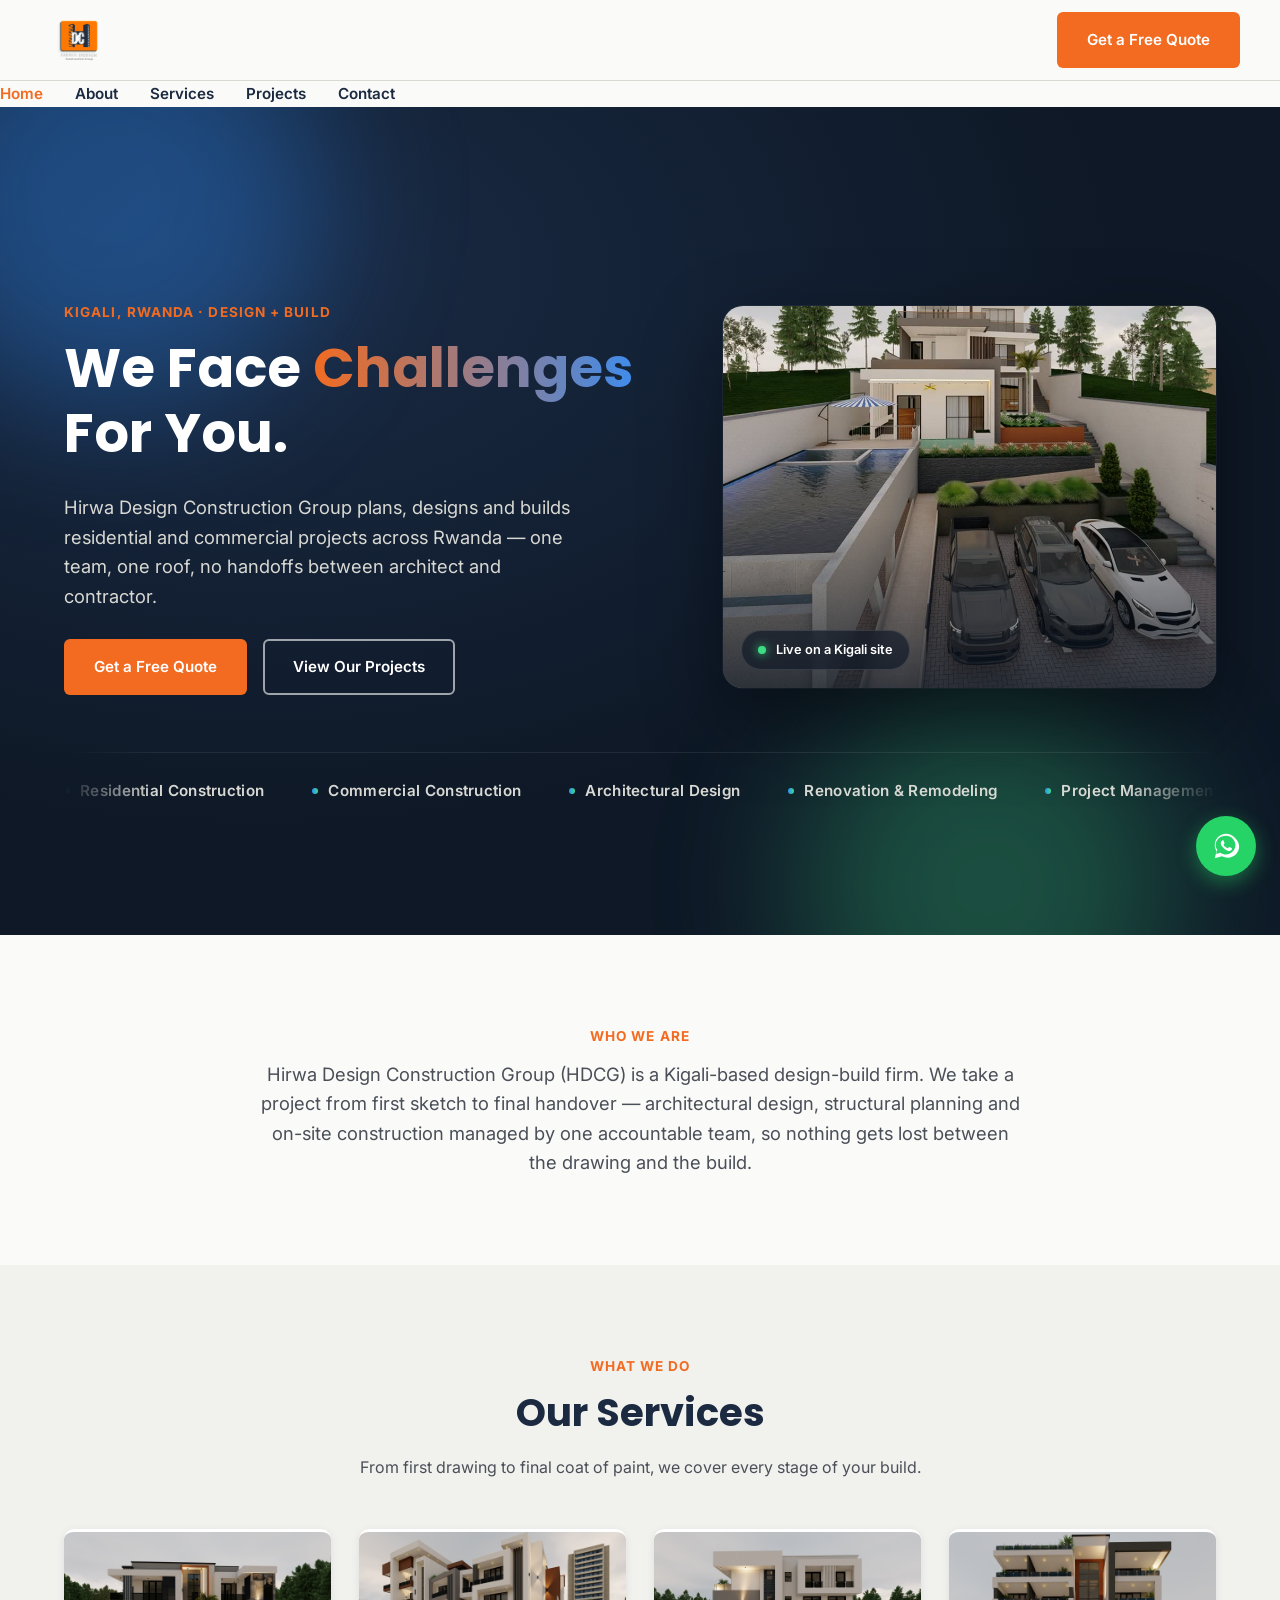
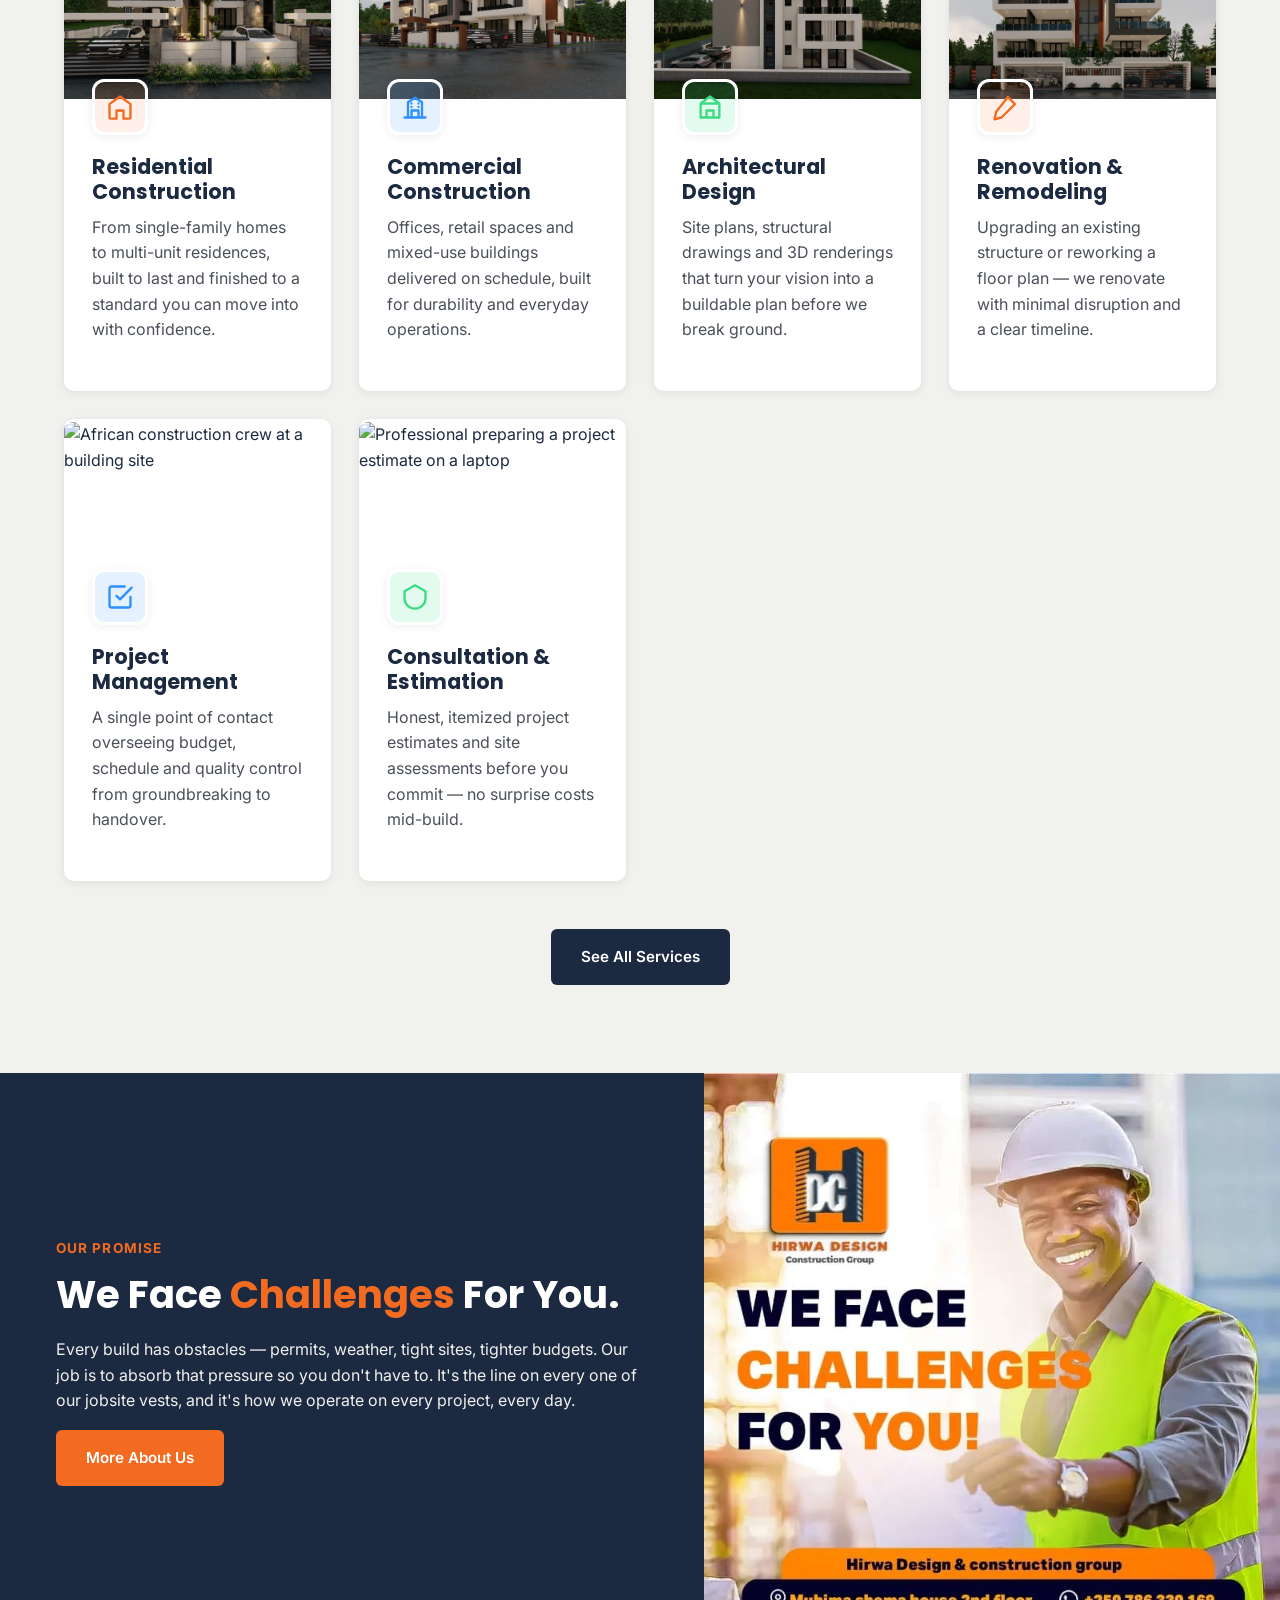
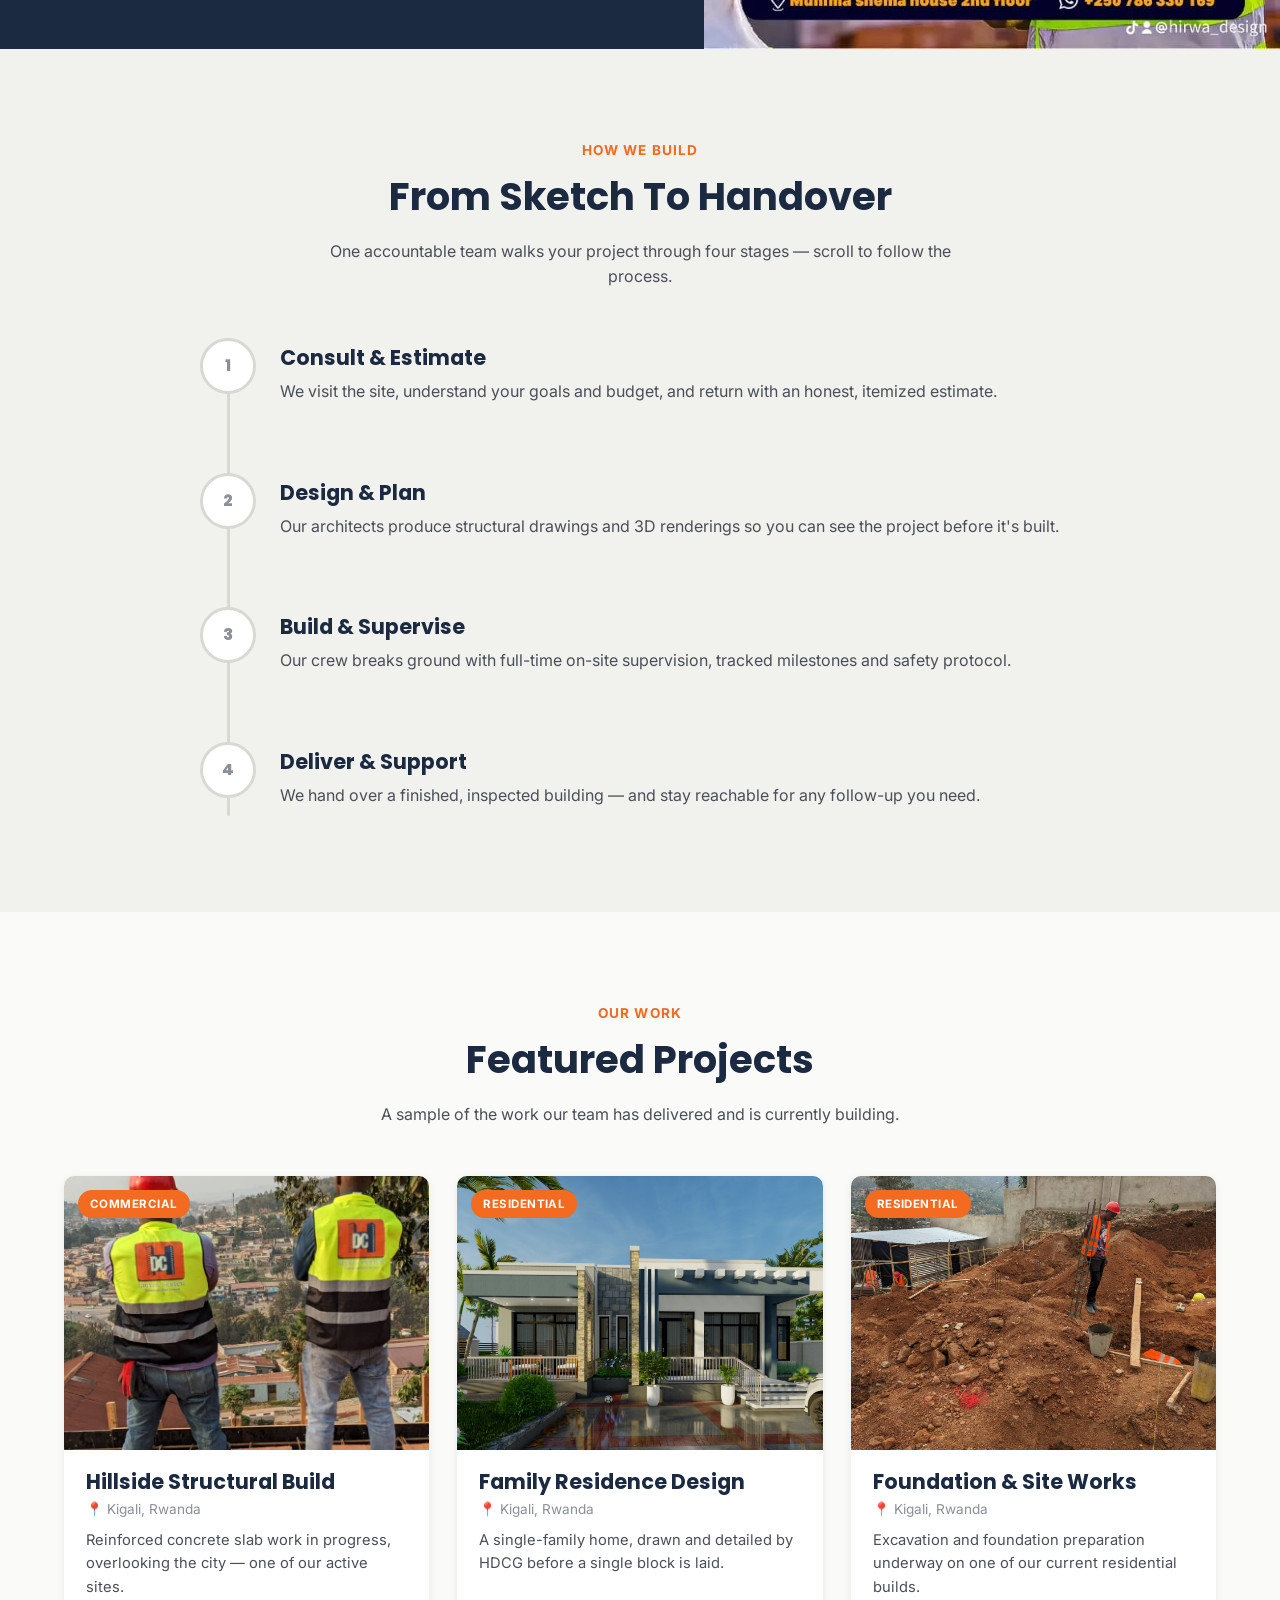
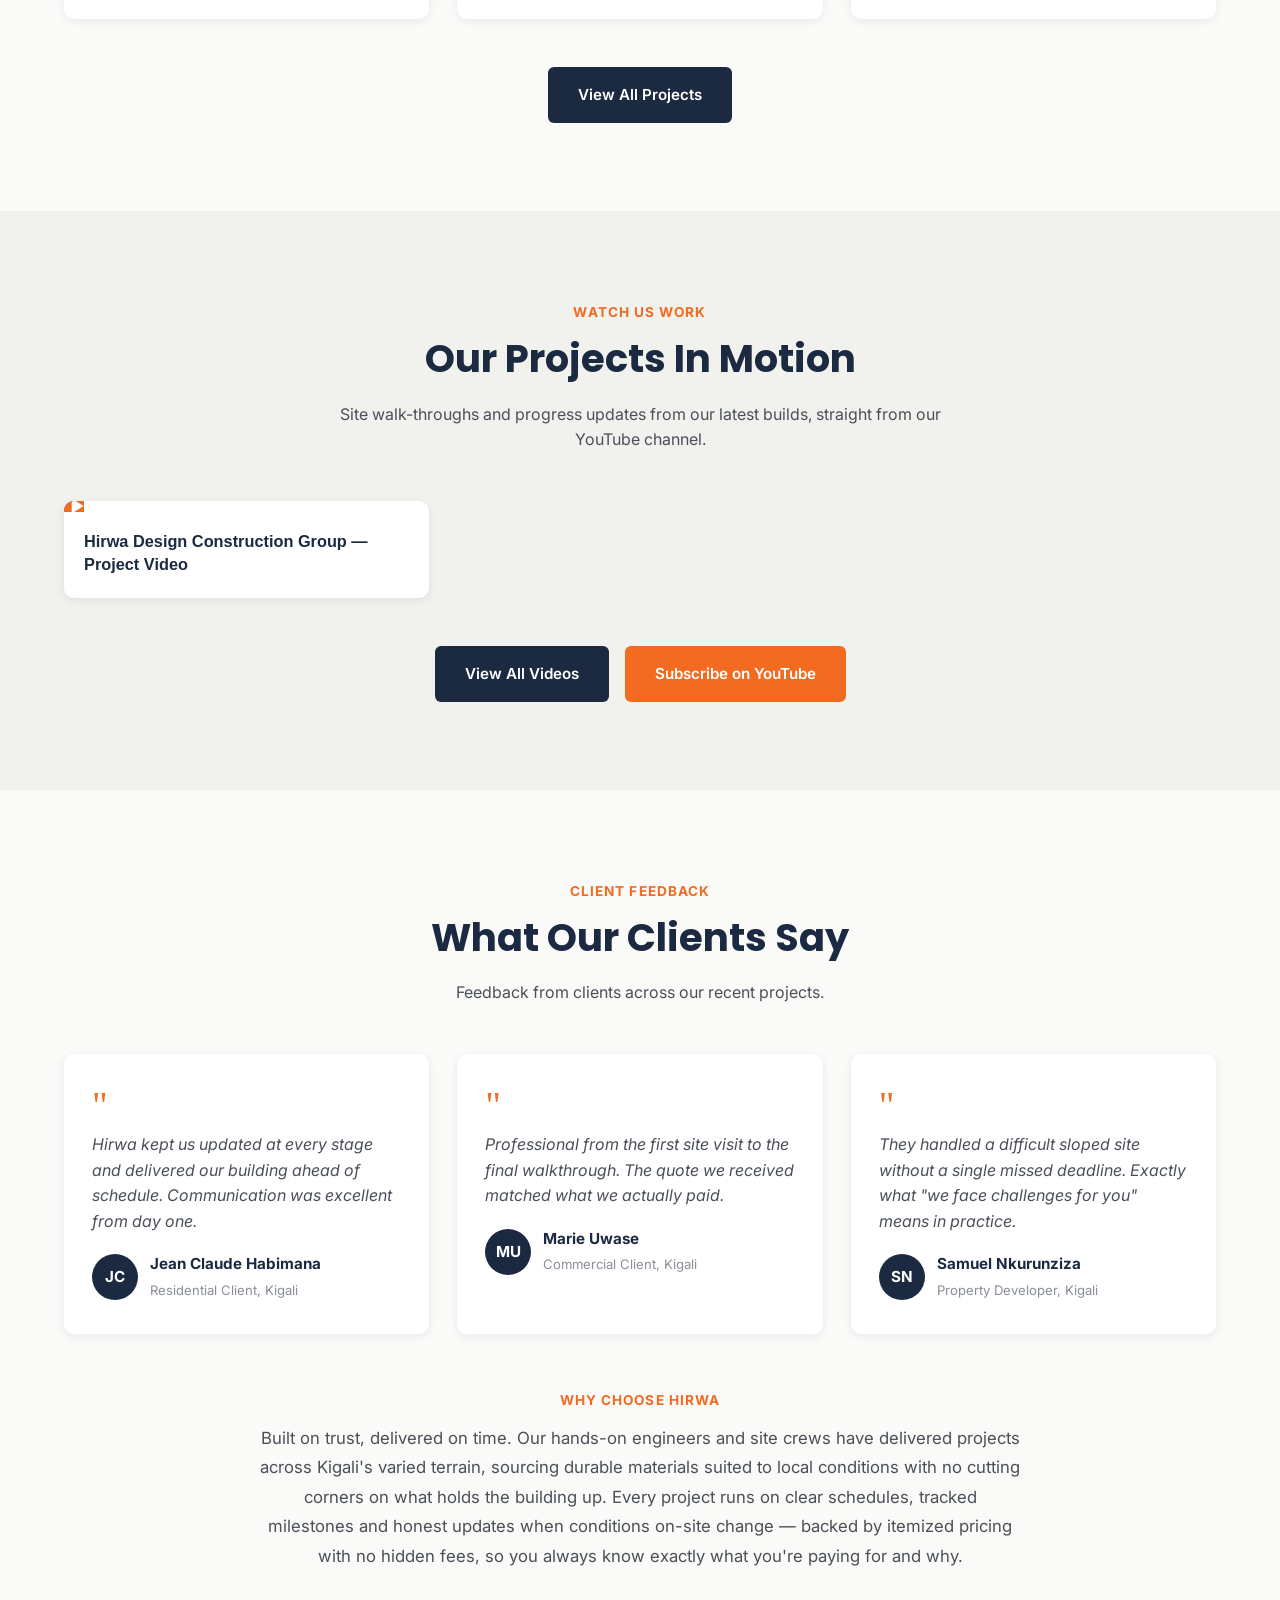
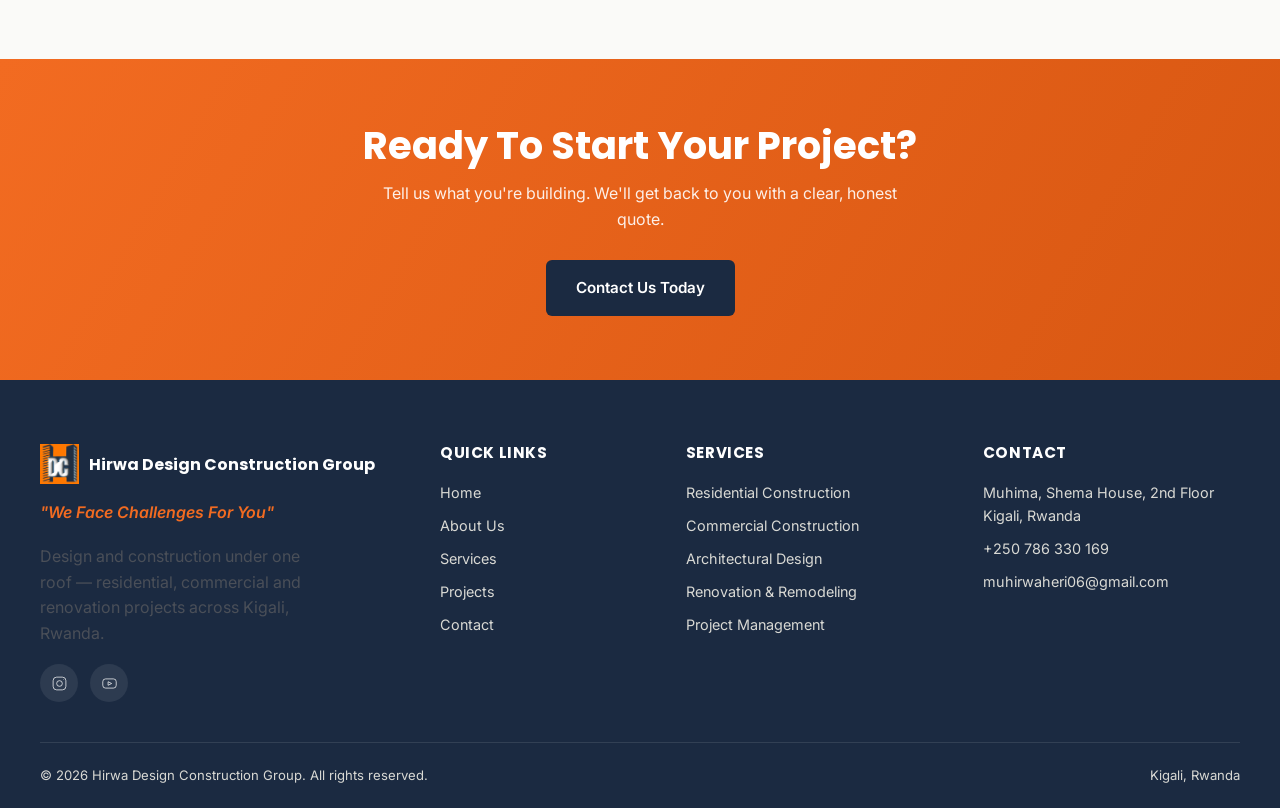
==== commit b0fedeee: "Show residence design on homepage and resize before/after slider - Homepage featured card now shows " ====
--- a/index.html
+++ b/index.html
@@ -245,12 +245,12 @@
       <div class="project-card reveal" data-tilt>
         <div class="project-media">
           <span class="project-tag">Residential</span>
-          <img src="assets/images/site/conoshe-residence-1.jpeg" alt="Completed HDCG residential home exterior in Kigali" loading="lazy">
+          <img src="assets/images/site/conoshe-design-render-1.jpeg" alt="3D architectural design rendering of a single-family residence" loading="lazy">
         </div>
         <div class="project-info">
-          <h3>Completed Family Residence</h3>
+          <h3>Family Residence Design</h3>
           <p class="location">📍 Kigali, Rwanda</p>
-          <p>A finished single-family home, designed and built by HDCG from foundation to final finishing.</p>
+          <p>A single-family home, drawn and detailed by HDCG before a single block is laid.</p>
         </div>
       </div>
       <div class="project-card reveal" data-tilt>
--- a/css/style.css
+++ b/css/style.css
@@ -1029,14 +1029,36 @@
 [data-tilt] { transition: transform 0.2s ease-out, box-shadow var(--transition); transform-style: preserve-3d; }
 
 /* ---------- Before / After comparison slider ---------- */
+/* Slider is one project-card wide; the concept views sit beside it, matching the .projects-grid columns. */
+.concept-row {
+  display: grid;
+  grid-template-columns: repeat(3, minmax(0, 1fr));
+  gap: 28px;
+}
+.concept-views { grid-column: span 2; display: flex; flex-direction: column; min-width: 0; }
+.concept-views .design-gallery-caption { margin: 0 0 14px; text-align: left; max-width: none; }
+.concept-views .design-gallery {
+  flex: 1;
+  max-width: none;
+  margin: 0;
+  grid-template-columns: repeat(3, minmax(0, 1fr));
+}
+.concept-views .design-gallery-item { aspect-ratio: auto; height: 100%; }
+.concept-views .design-gallery-item img { position: absolute; inset: 0; }
+@media (max-width: 900px) {
+  .concept-row { grid-template-columns: minmax(0, 1fr); }
+  .concept-views { grid-column: auto; }
+  .concept-views .design-gallery { flex: none; }
+  .concept-views .design-gallery-item { aspect-ratio: 4 / 3; height: auto; }
+  .concept-views .design-gallery-caption { text-align: center; }
+}
+
 .before-after {
   position: relative;
-  max-width: 900px;
-  margin: 0 auto;
   aspect-ratio: 4 / 3;
   border-radius: var(--radius);
   overflow: hidden;
-  box-shadow: var(--shadow-lg);
+  box-shadow: var(--shadow-sm);
   cursor: ew-resize;
   -webkit-user-select: none;
   user-select: none;
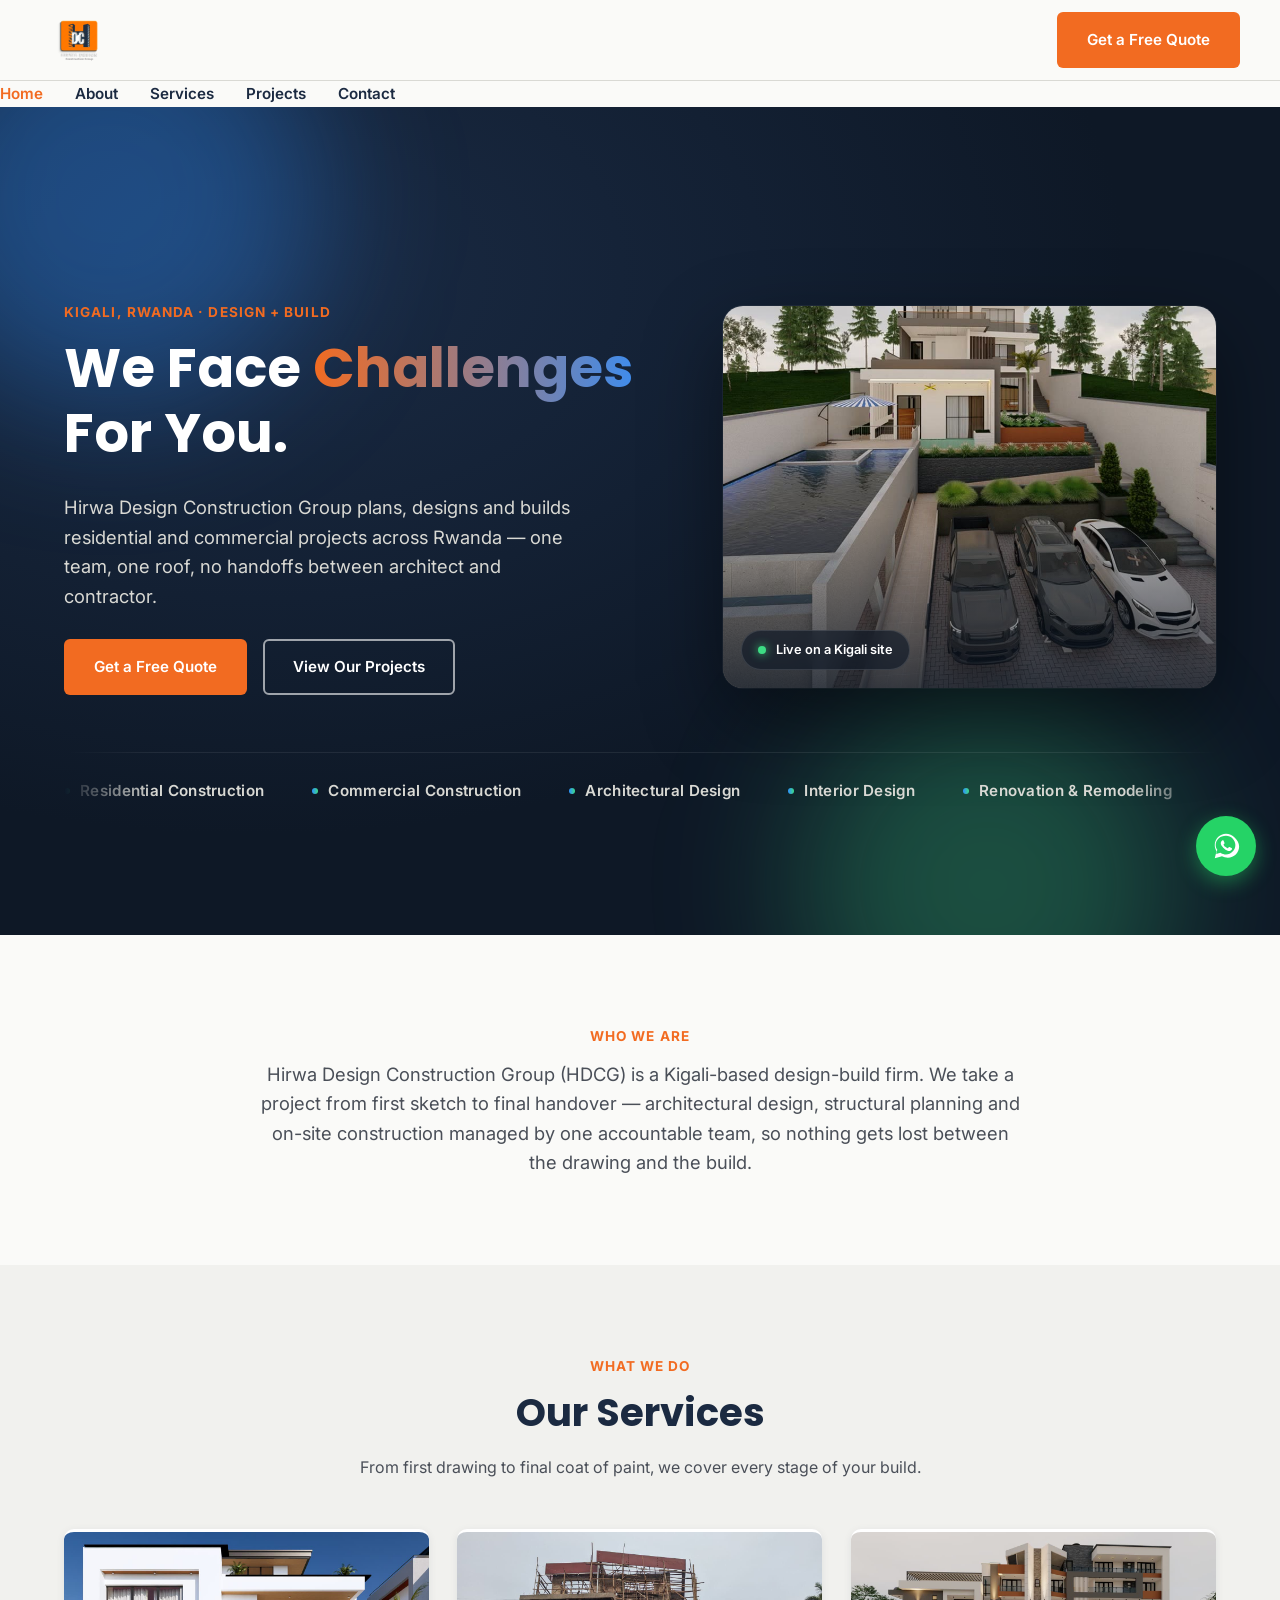
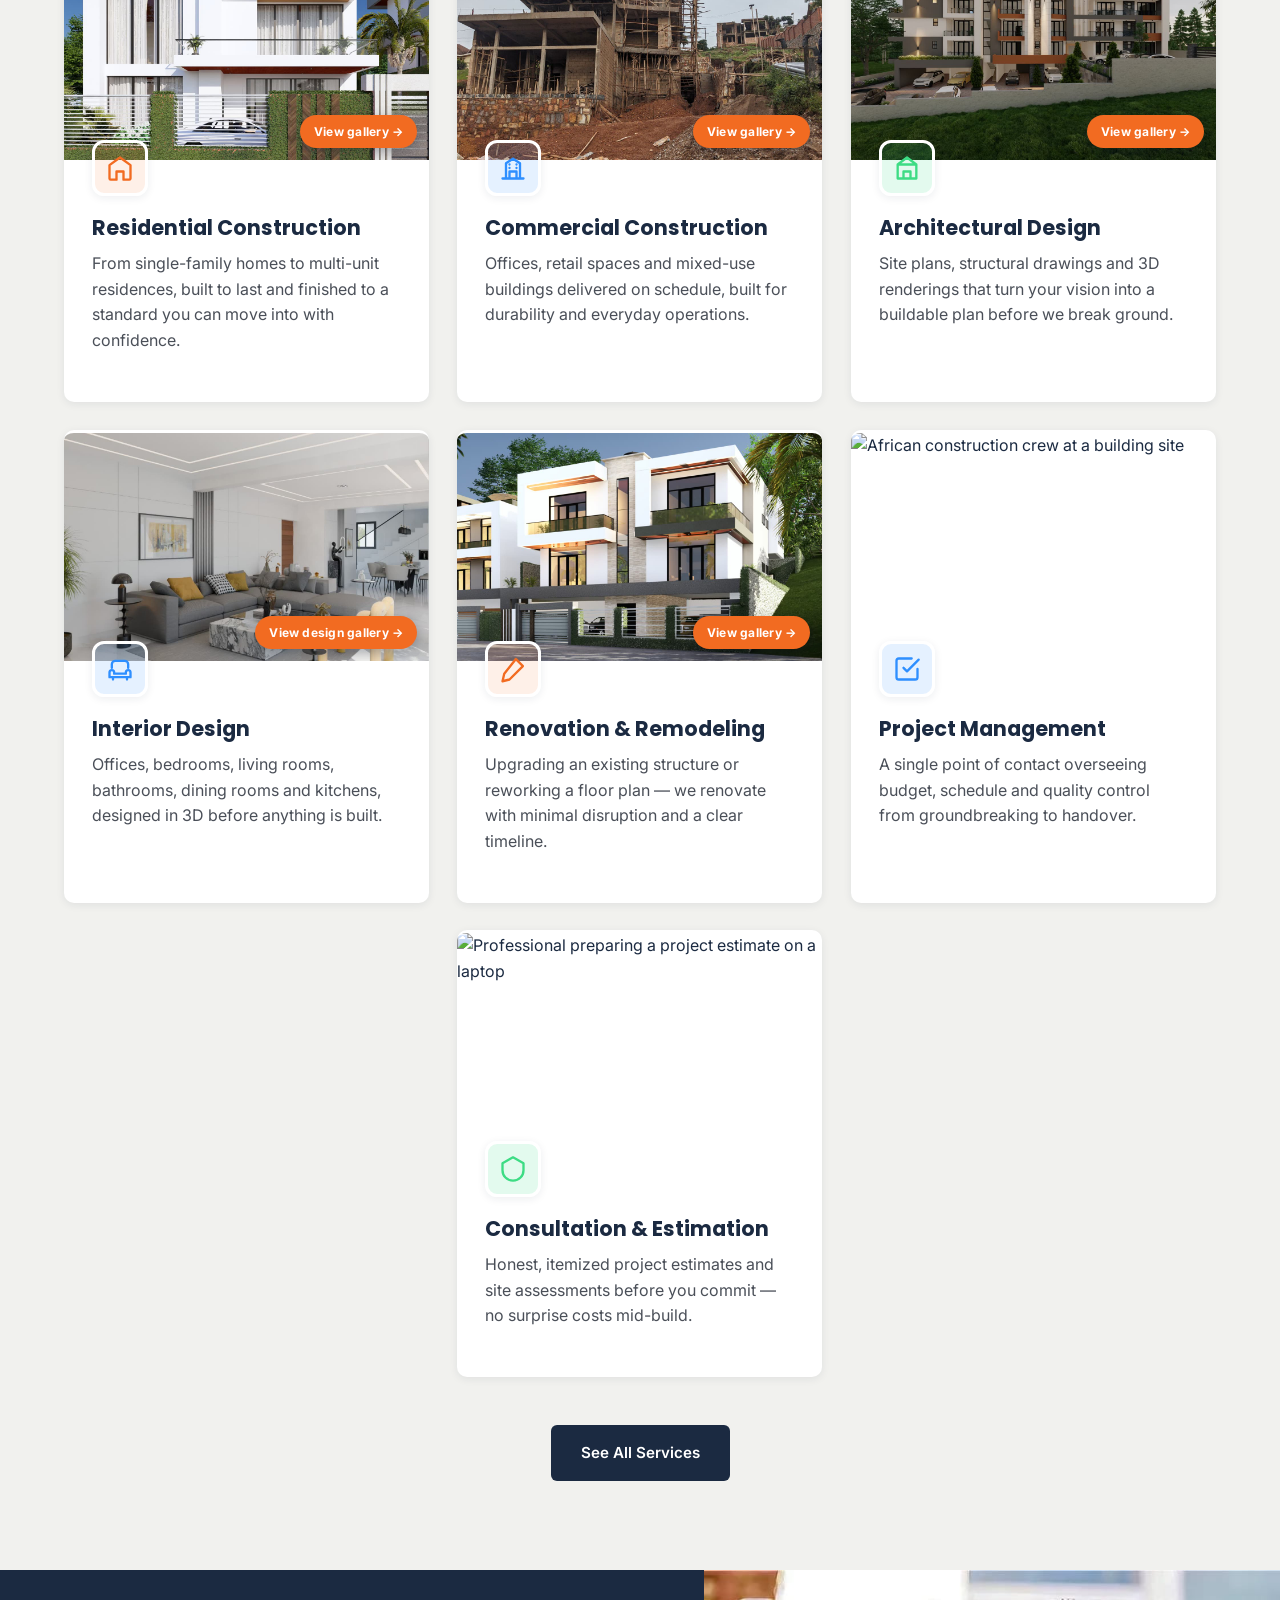
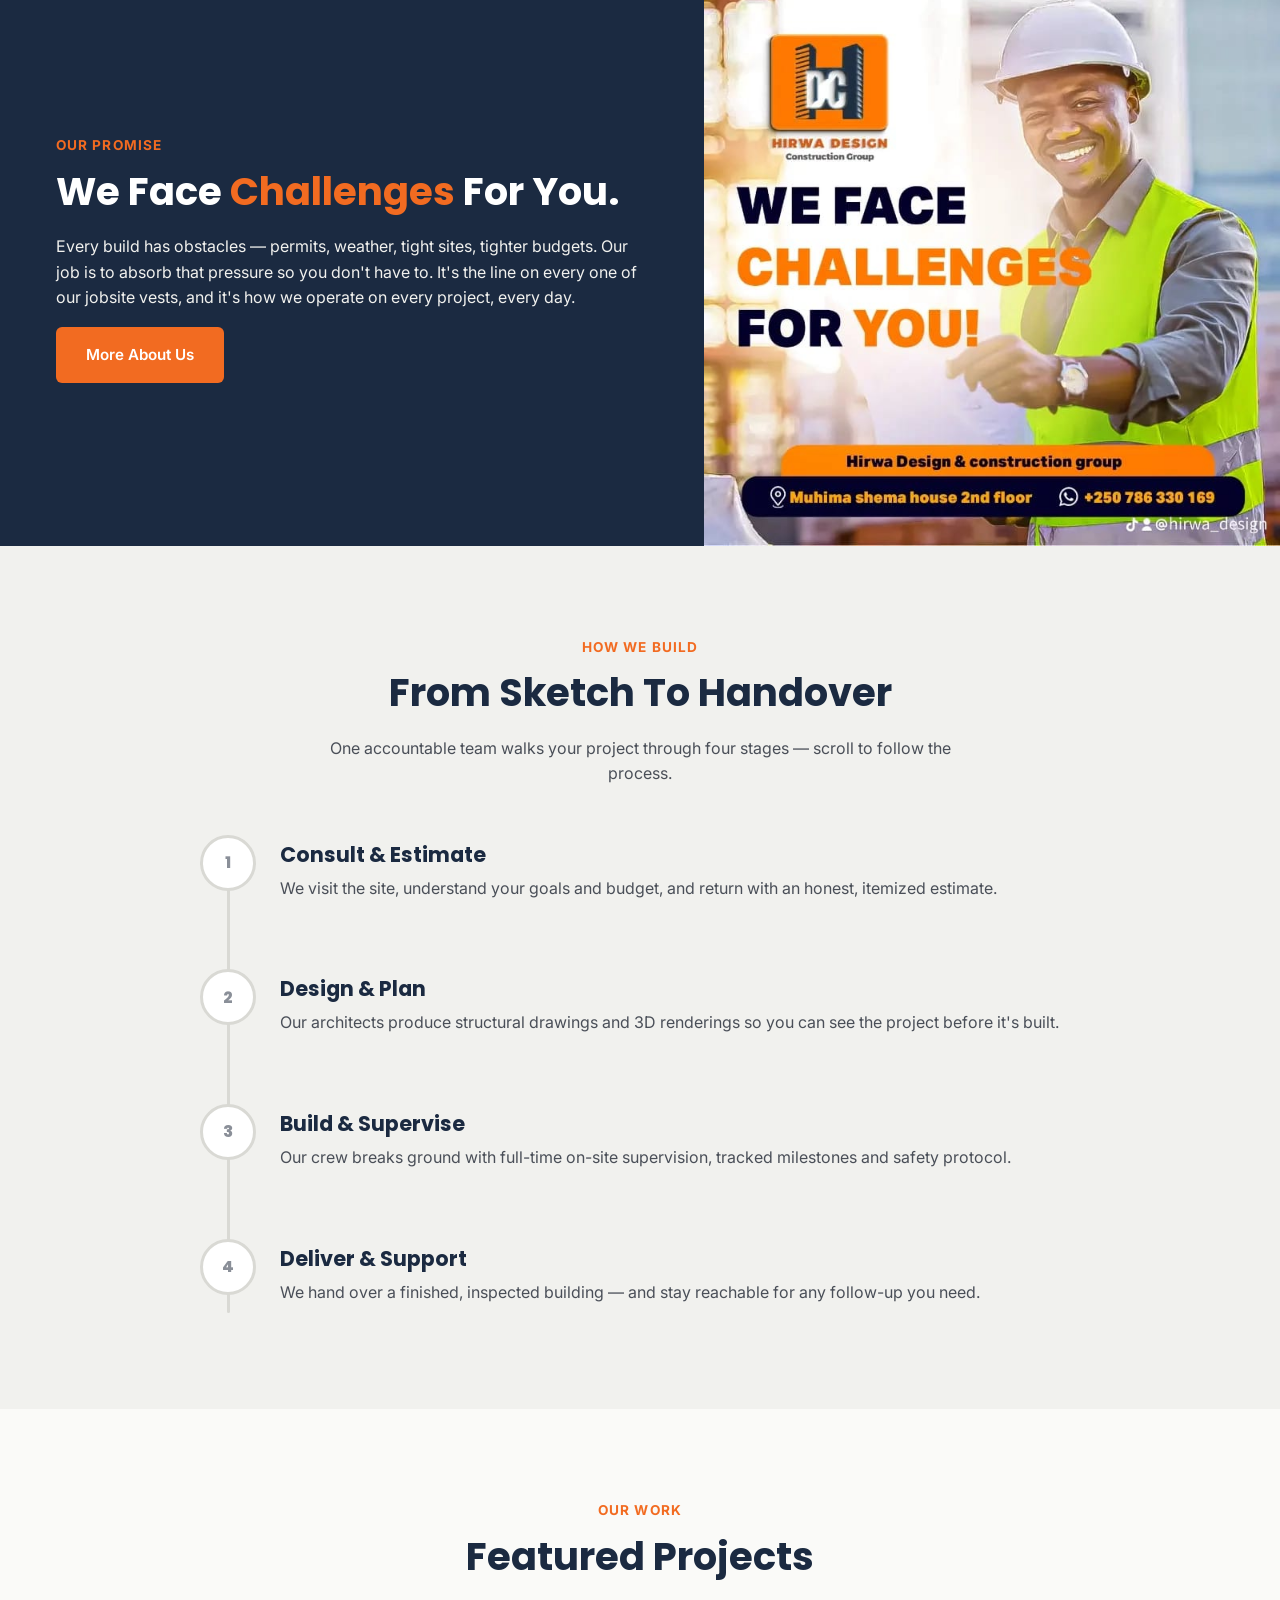
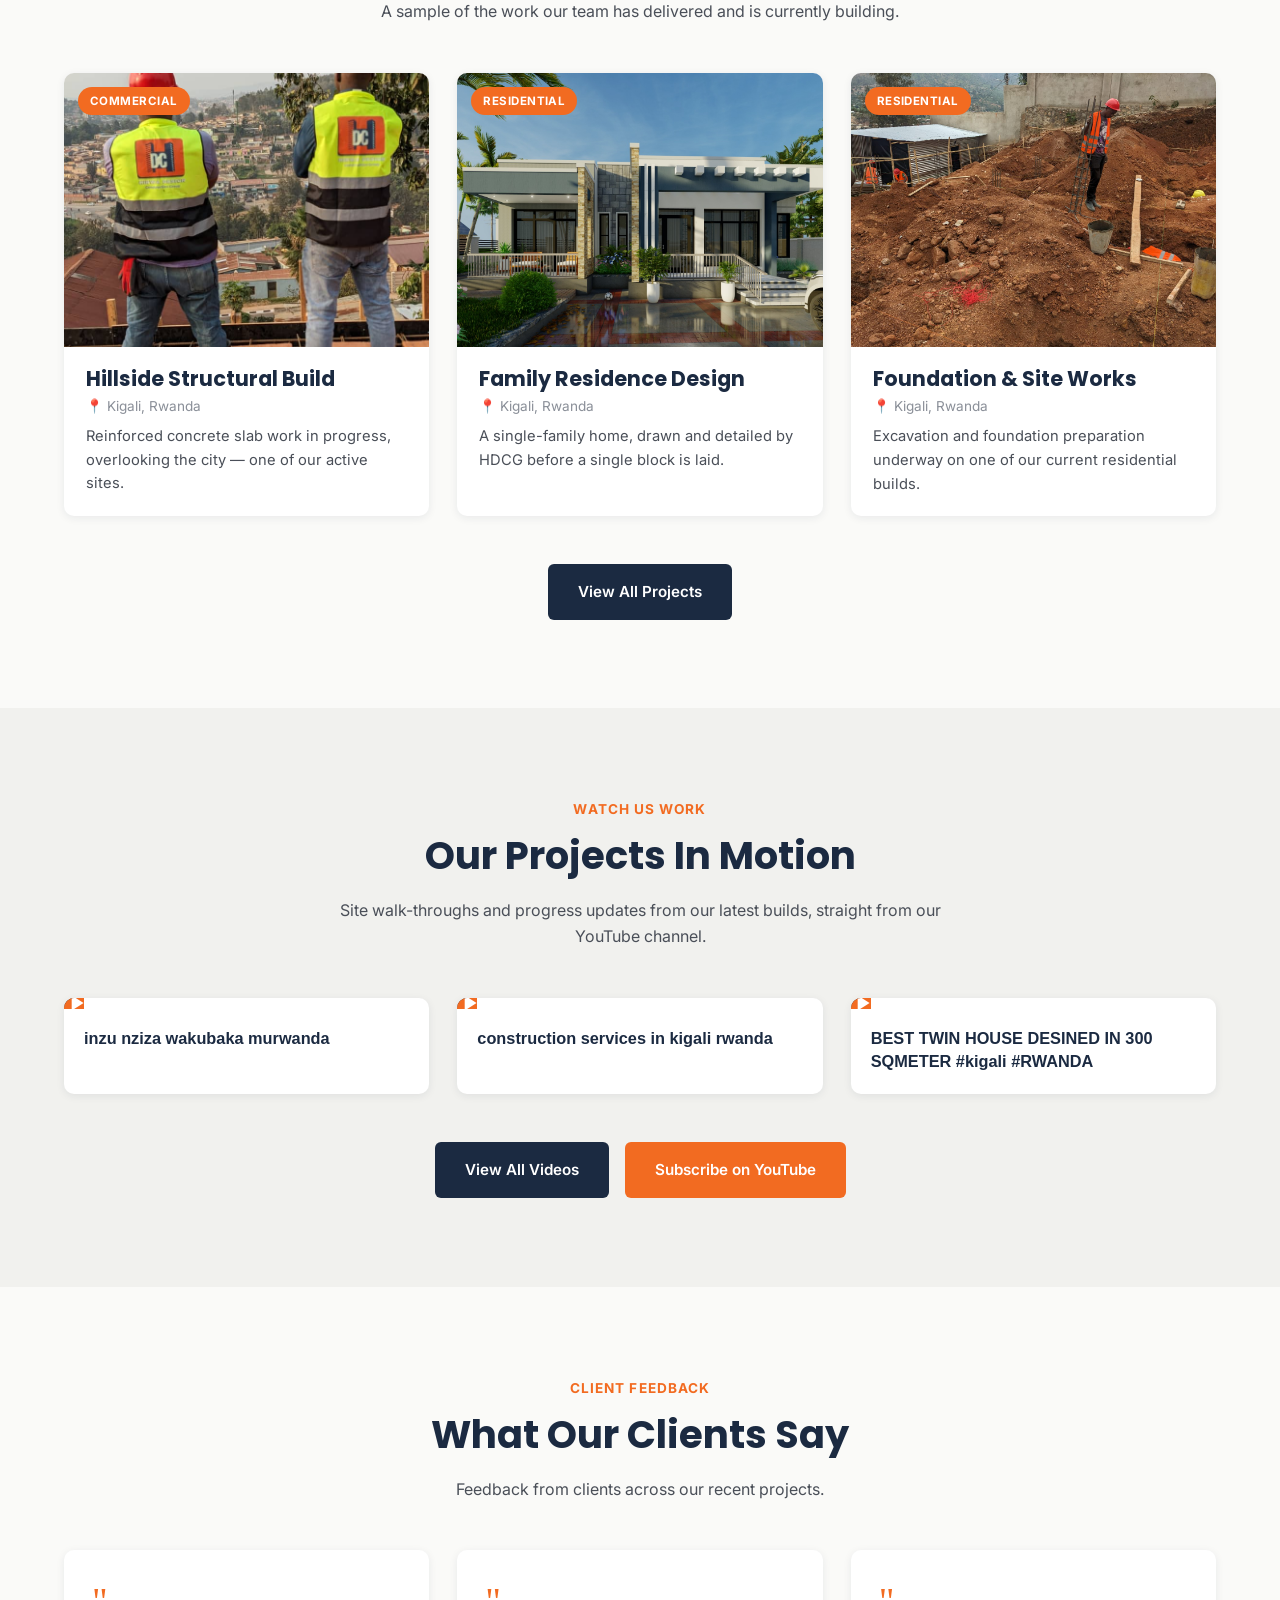
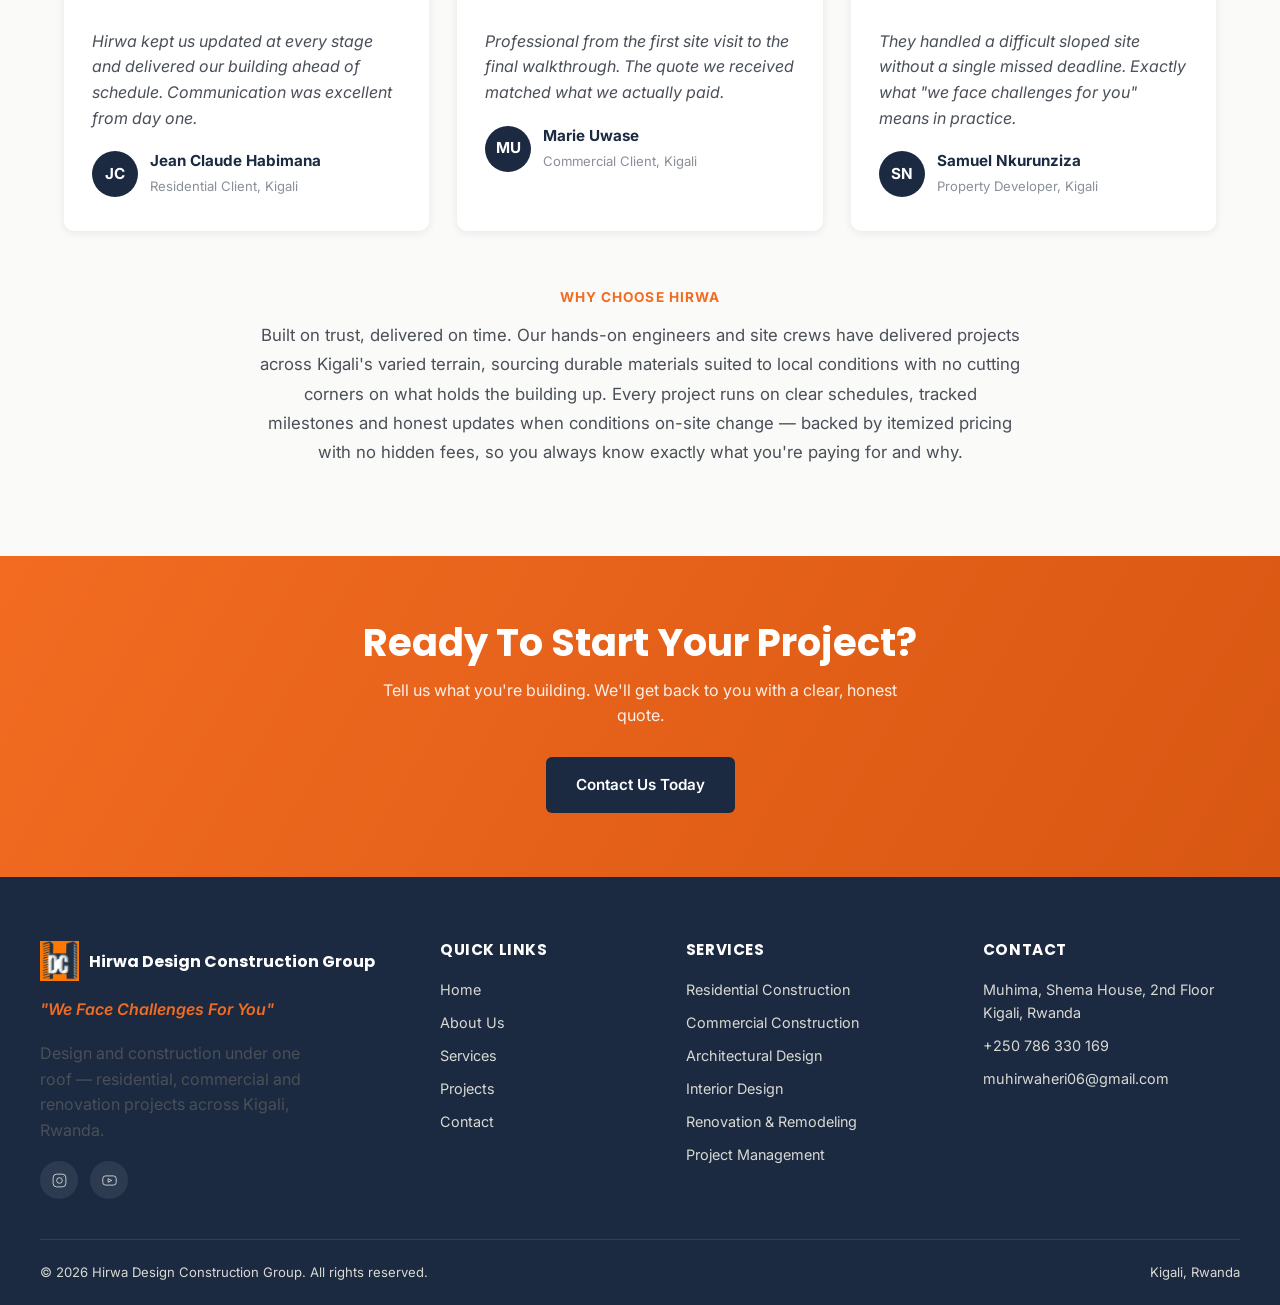
==== commit 7ce6adf5: "Add service photo galleries, team, curated videos and larger service cards - Add swipeable galleries" ====
--- a/index.html
+++ b/index.html
@@ -79,12 +79,14 @@
         <span>Residential Construction</span>
         <span>Commercial Construction</span>
         <span>Architectural Design</span>
+        <span>Interior Design</span>
         <span>Renovation &amp; Remodeling</span>
         <span>Project Management</span>
         <span>Consultation &amp; Estimation</span>
         <span>Residential Construction</span>
         <span>Commercial Construction</span>
         <span>Architectural Design</span>
+        <span>Interior Design</span>
         <span>Renovation &amp; Remodeling</span>
         <span>Project Management</span>
         <span>Consultation &amp; Estimation</span>
@@ -110,39 +112,47 @@
       <p>From first drawing to final coat of paint, we cover every stage of your build.</p>
     </div>
     <div class="services-grid">
-      <div class="service-card reveal" data-tilt>
-        <div class="service-image"><img src="assets/images/site/service-residential.jpeg" alt="Residential building design render" loading="lazy"></div>
+      <div class="service-card service-card-interactive reveal" data-gallery="residential" tabindex="0" role="button" aria-haspopup="dialog" aria-label="Residential Construction: open the photo gallery">
+        <div class="service-image"><img src="assets/images/site/cover-residential.jpg" alt="3D design rendering of a modern two-storey residence" loading="lazy"><span class="service-image-cta" aria-hidden="true">View gallery &rarr;</span></div>
         <div class="service-body">
           <div class="service-icon"><svg viewBox="0 0 24 24" stroke-width="2" stroke-linecap="round" stroke-linejoin="round"><path d="M3 9.5 12 3l9 6.5V21a1 1 0 0 1-1 1h-5v-7H9v7H4a1 1 0 0 1-1-1z"/></svg></div>
           <h3>Residential Construction</h3>
           <p>From single-family homes to multi-unit residences, built to last and finished to a standard you can move into with confidence.</p>
         </div>
       </div>
-      <div class="service-card reveal" data-tilt>
-        <div class="service-image"><img src="assets/images/site/service-commercial.jpeg" alt="Commercial multi-storey building design render" loading="lazy"></div>
+      <div class="service-card service-card-interactive reveal" data-gallery="commercial" tabindex="0" role="button" aria-haspopup="dialog" aria-label="Commercial Construction: open the photo gallery">
+        <div class="service-image"><img src="assets/images/site/cover-commercial.jpg" alt="Multi-level building under construction with scaffolding on a Kigali hillside" loading="lazy"><span class="service-image-cta" aria-hidden="true">View gallery &rarr;</span></div>
         <div class="service-body">
           <div class="service-icon icon-blue"><svg viewBox="0 0 24 24" stroke-width="2" stroke-linecap="round" stroke-linejoin="round"><path d="M3 21h18M6 21V8l6-4 6 4v13M9 21v-6h6v6M9 12h.01M15 12h.01M9 9h.01M15 9h.01"/></svg></div>
           <h3>Commercial Construction</h3>
           <p>Offices, retail spaces and mixed-use buildings delivered on schedule, built for durability and everyday operations.</p>
         </div>
       </div>
-      <div class="service-card reveal" data-tilt>
-        <div class="service-image"><img src="assets/images/site/service-architectural.jpeg" alt="3D architectural design rendering of an apartment building" loading="lazy"></div>
+      <div class="service-card service-card-interactive reveal" data-gallery="architectural" tabindex="0" role="button" aria-haspopup="dialog" aria-label="Architectural Design: open the photo gallery">
+        <div class="service-image"><img src="assets/images/site/cover-architectural.jpg" alt="3D architectural design rendering of an apartment building" loading="lazy"><span class="service-image-cta" aria-hidden="true">View gallery &rarr;</span></div>
         <div class="service-body">
           <div class="service-icon icon-green"><svg viewBox="0 0 24 24" stroke-width="2" stroke-linecap="round" stroke-linejoin="round"><path d="M4 21V9l8-6 8 6v12M4 21h16M9 21v-6h6v6M4 9h16" /></svg></div>
           <h3>Architectural Design</h3>
           <p>Site plans, structural drawings and 3D renderings that turn your vision into a buildable plan before we break ground.</p>
         </div>
       </div>
-      <div class="service-card reveal" data-tilt>
-        <div class="service-image"><img src="assets/images/site/service-renovation.jpeg" alt="Renovated and remodeled building render" loading="lazy"></div>
+      <div class="service-card service-card-interactive reveal" data-gallery="interior" tabindex="0" role="button" aria-haspopup="dialog" aria-label="Interior Design: open the design gallery">
+        <div class="service-image"><img src="assets/images/site/service-interior.jpeg" alt="Interior design rendering of a modern living room" loading="lazy"><span class="service-image-cta" aria-hidden="true">View design gallery &rarr;</span></div>
+        <div class="service-body">
+          <div class="service-icon icon-blue"><svg viewBox="0 0 24 24" stroke-width="2" stroke-linecap="round" stroke-linejoin="round"><path d="M5 11V8a3 3 0 0 1 3-3h8a3 3 0 0 1 3 3v3M3 15a2 2 0 0 1 4 0v1h10v-1a2 2 0 0 1 4 0v4H3zM6 19v2M18 19v2"/></svg></div>
+          <h3>Interior Design</h3>
+          <p>Offices, bedrooms, living rooms, bathrooms, dining rooms and kitchens, designed in 3D before anything is built.</p>
+        </div>
+      </div>
+      <div class="service-card service-card-interactive reveal" data-gallery="renovation" tabindex="0" role="button" aria-haspopup="dialog" aria-label="Renovation & Remodeling: open the photo gallery">
+        <div class="service-image"><img src="assets/images/site/cover-renovation.jpg" alt="3D design rendering of a three-storey twin house on a sloped plot" loading="lazy"><span class="service-image-cta" aria-hidden="true">View gallery &rarr;</span></div>
         <div class="service-body">
           <div class="service-icon"><svg viewBox="0 0 24 24" stroke-width="2" stroke-linecap="round" stroke-linejoin="round"><path d="m14.5 3.5 6 6L9 21l-6 1.5L4.5 16 14.5 3.5z"/></svg></div>
           <h3>Renovation &amp; Remodeling</h3>
           <p>Upgrading an existing structure or reworking a floor plan — we renovate with minimal disruption and a clear timeline.</p>
         </div>
       </div>
-      <div class="service-card reveal" data-tilt>
+      <div class="service-card reveal">
         <div class="service-image"><img src="https://images.unsplash.com/photo-1787672358124-2ba67609a47f?auto=format&fit=crop&w=700&q=75" alt="African construction crew at a building site" loading="lazy"></div>
         <div class="service-body">
           <div class="service-icon icon-blue"><svg viewBox="0 0 24 24" stroke-width="2" stroke-linecap="round" stroke-linejoin="round"><path d="M9 11l3 3L22 4M21 12v7a2 2 0 0 1-2 2H5a2 2 0 0 1-2-2V5a2 2 0 0 1 2-2h11"/></svg></div>
@@ -150,7 +160,7 @@
           <p>A single point of contact overseeing budget, schedule and quality control from groundbreaking to handover.</p>
         </div>
       </div>
-      <div class="service-card reveal" data-tilt>
+      <div class="service-card reveal">
         <div class="service-image"><img src="https://images.unsplash.com/photo-1633504885008-f8fed592a06a?auto=format&fit=crop&w=700&q=75" alt="Professional preparing a project estimate on a laptop" loading="lazy"></div>
         <div class="service-body">
           <div class="service-icon icon-green"><svg viewBox="0 0 24 24" stroke-width="2" stroke-linecap="round" stroke-linejoin="round"><path d="M12 2 3 7v6c0 5 3.8 8.7 9 9 5.2-.3 9-4 9-9V7l-9-5z"/></svg></div>
@@ -372,6 +382,7 @@
           <li><a href="services.html">Residential Construction</a></li>
           <li><a href="services.html">Commercial Construction</a></li>
           <li><a href="services.html">Architectural Design</a></li>
+          <li><a href="services.html">Interior Design</a></li>
           <li><a href="services.html">Renovation &amp; Remodeling</a></li>
           <li><a href="services.html">Project Management</a></li>
         </ul>
@@ -397,5 +408,6 @@
 <script src="js/config.js"></script>
 <script src="js/videos.js"></script>
 <script src="js/main.js"></script>
+<script src="js/gallery.js"></script>
 </body>
 </html>
--- a/css/style.css
+++ b/css/style.css
@@ -453,10 +453,16 @@
 /* ---------- Services ---------- */
 .services-grid {
   display: grid;
-  grid-template-columns: repeat(auto-fit, minmax(260px, 1fr));
+  grid-template-columns: repeat(3, minmax(0, 1fr));
   gap: 28px;
   perspective: 1200px;
 }
+/* 7 cards leave one alone on the last row at 3 columns, so centre it. */
+@media (min-width: 901px) {
+  .services-grid > .service-card:last-child:nth-child(3n + 1) { grid-column: 2; }
+}
+@media (max-width: 900px) { .services-grid { grid-template-columns: repeat(2, minmax(0, 1fr)); } }
+@media (max-width: 560px) { .services-grid { grid-template-columns: minmax(0, 1fr); } }
 .service-card {
   background: var(--white);
   padding: 0;
@@ -694,6 +700,107 @@
 .video-modal-close:hover { background: var(--orange); }
 .video-modal-close:focus-visible { outline: 3px solid var(--orange); outline-offset: 2px; }
 
+/* ---------- Interior design gallery (service card + modal) ---------- */
+.service-card-interactive { cursor: pointer; }
+.service-card-interactive:focus-visible { outline: 3px solid var(--orange); outline-offset: 3px; }
+.service-image { position: relative; }
+.service-image-cta {
+  position: absolute; right: 12px; bottom: 12px;
+  padding: 7px 14px;
+  border-radius: 999px;
+  background: var(--orange); color: var(--white);
+  font-size: 0.75rem; font-weight: 700; letter-spacing: 0.02em;
+  box-shadow: 0 4px 14px rgba(14, 24, 38, 0.35);
+  transition: background var(--transition), transform var(--transition);
+}
+.service-card-interactive:hover .service-image-cta { background: var(--orange-dark); transform: translateY(-2px); }
+
+.interior-modal {
+  position: fixed; inset: 0; z-index: 2000;
+  display: none; align-items: center; justify-content: center;
+  padding: 20px;
+  background: rgba(14, 24, 38, 0.94);
+}
+.interior-modal.open { display: flex; }
+.interior-modal-inner {
+  width: min(1040px, 100%);
+  max-height: 100%;
+  display: flex; flex-direction: column; gap: 14px;
+}
+.interior-head { display: flex; align-items: center; justify-content: space-between; gap: 16px; }
+.interior-title { margin: 0; color: var(--white); font-size: clamp(1.3rem, 3vw, 1.8rem); }
+.interior-close {
+  flex: none; width: 44px; height: 44px;
+  display: flex; align-items: center; justify-content: center;
+  border: 0; border-radius: 50%;
+  background: rgba(255, 255, 255, 0.12); color: var(--white);
+  font-size: 2rem; line-height: 1; cursor: pointer;
+  transition: background var(--transition);
+}
+.interior-close:hover { background: var(--orange); }
+
+.interior-tabs { display: flex; gap: 8px; overflow-x: auto; padding-bottom: 4px; scrollbar-width: thin; }
+.interior-tabs[hidden] { display: none; }
+.interior-tab {
+  flex: none;
+  padding: 9px 16px;
+  border: 1.5px solid rgba(255, 255, 255, 0.28); border-radius: 999px;
+  background: transparent; color: var(--white);
+  font: inherit; font-size: 0.9rem; font-weight: 600; white-space: nowrap; cursor: pointer;
+  transition: background var(--transition), border-color var(--transition);
+}
+.interior-tab:hover { border-color: var(--orange); }
+.interior-tab.active { background: var(--orange); border-color: var(--orange); }
+.interior-tab-count { margin-left: 4px; font-size: 0.78rem; opacity: 0.75; }
+
+.interior-stage { position: relative; border-radius: var(--radius); overflow: hidden; background: var(--navy-deep); min-height: 0; }
+.interior-track {
+  display: flex;
+  overflow-x: auto;
+  scroll-snap-type: x mandatory;
+  overscroll-behavior-x: contain;
+  scrollbar-width: none;
+  cursor: grab;
+  aspect-ratio: 16 / 10;
+  max-height: calc(100vh - 230px);
+  width: 100%;
+}
+.interior-track::-webkit-scrollbar { display: none; }
+.interior-track:focus-visible { outline: 3px solid var(--orange); outline-offset: -3px; }
+.interior-track.dragging { scroll-snap-type: none; cursor: grabbing; }
+.interior-slide { flex: 0 0 100%; height: 100%; scroll-snap-align: center; scroll-snap-stop: always; }
+.interior-slide img {
+  display: block; width: 100%; height: 100%;
+  object-fit: contain;
+  user-select: none; -webkit-user-drag: none;
+}
+.interior-nav {
+  position: absolute; top: 50%; transform: translateY(-50%);
+  width: 46px; height: 46px;
+  display: flex; align-items: center; justify-content: center;
+  border: 0; border-radius: 50%;
+  background: rgba(14, 24, 38, 0.6); color: var(--white);
+  cursor: pointer;
+  transition: background var(--transition), opacity var(--transition);
+}
+.interior-nav svg { width: 22px; height: 22px; fill: none; stroke: currentColor; stroke-width: 2.4; stroke-linecap: round; stroke-linejoin: round; }
+.interior-nav:hover:not(:disabled) { background: var(--orange); }
+.interior-nav:disabled { opacity: 0.25; cursor: default; }
+.interior-prev { left: 12px; }
+.interior-next { right: 12px; }
+.interior-counter {
+  position: absolute; right: 12px; bottom: 12px;
+  padding: 5px 12px; border-radius: 999px;
+  background: rgba(14, 24, 38, 0.7); color: var(--white);
+  font-size: 0.8rem; font-weight: 600;
+}
+.interior-caption { margin: 0; text-align: center; color: var(--gray-300); font-size: 0.9rem; }
+@media (max-width: 600px) {
+  .interior-modal { padding: 12px; }
+  .interior-nav { width: 38px; height: 38px; }
+  .interior-track { aspect-ratio: 4 / 3; max-height: calc(100vh - 210px); }
+}
+
 /* ---------- Testimonials ---------- */
 .testimonials-grid {
   display: grid;
@@ -736,6 +843,7 @@
 }
 .value-card { background: var(--white); border-radius: var(--radius); padding: 28px; box-shadow: var(--shadow-sm); }
 .value-card .why-icon { margin: 0 0 16px; }
+.team-grid { grid-template-columns: repeat(auto-fit, minmax(240px, 320px)); justify-content: center; }
 .team-card { background: var(--white); border-radius: var(--radius); overflow: hidden; box-shadow: var(--shadow-sm); text-align: center; }
 .team-card img { width: 100%; aspect-ratio: 1/1; object-fit: cover; }
 .team-card-body { padding: 20px; }
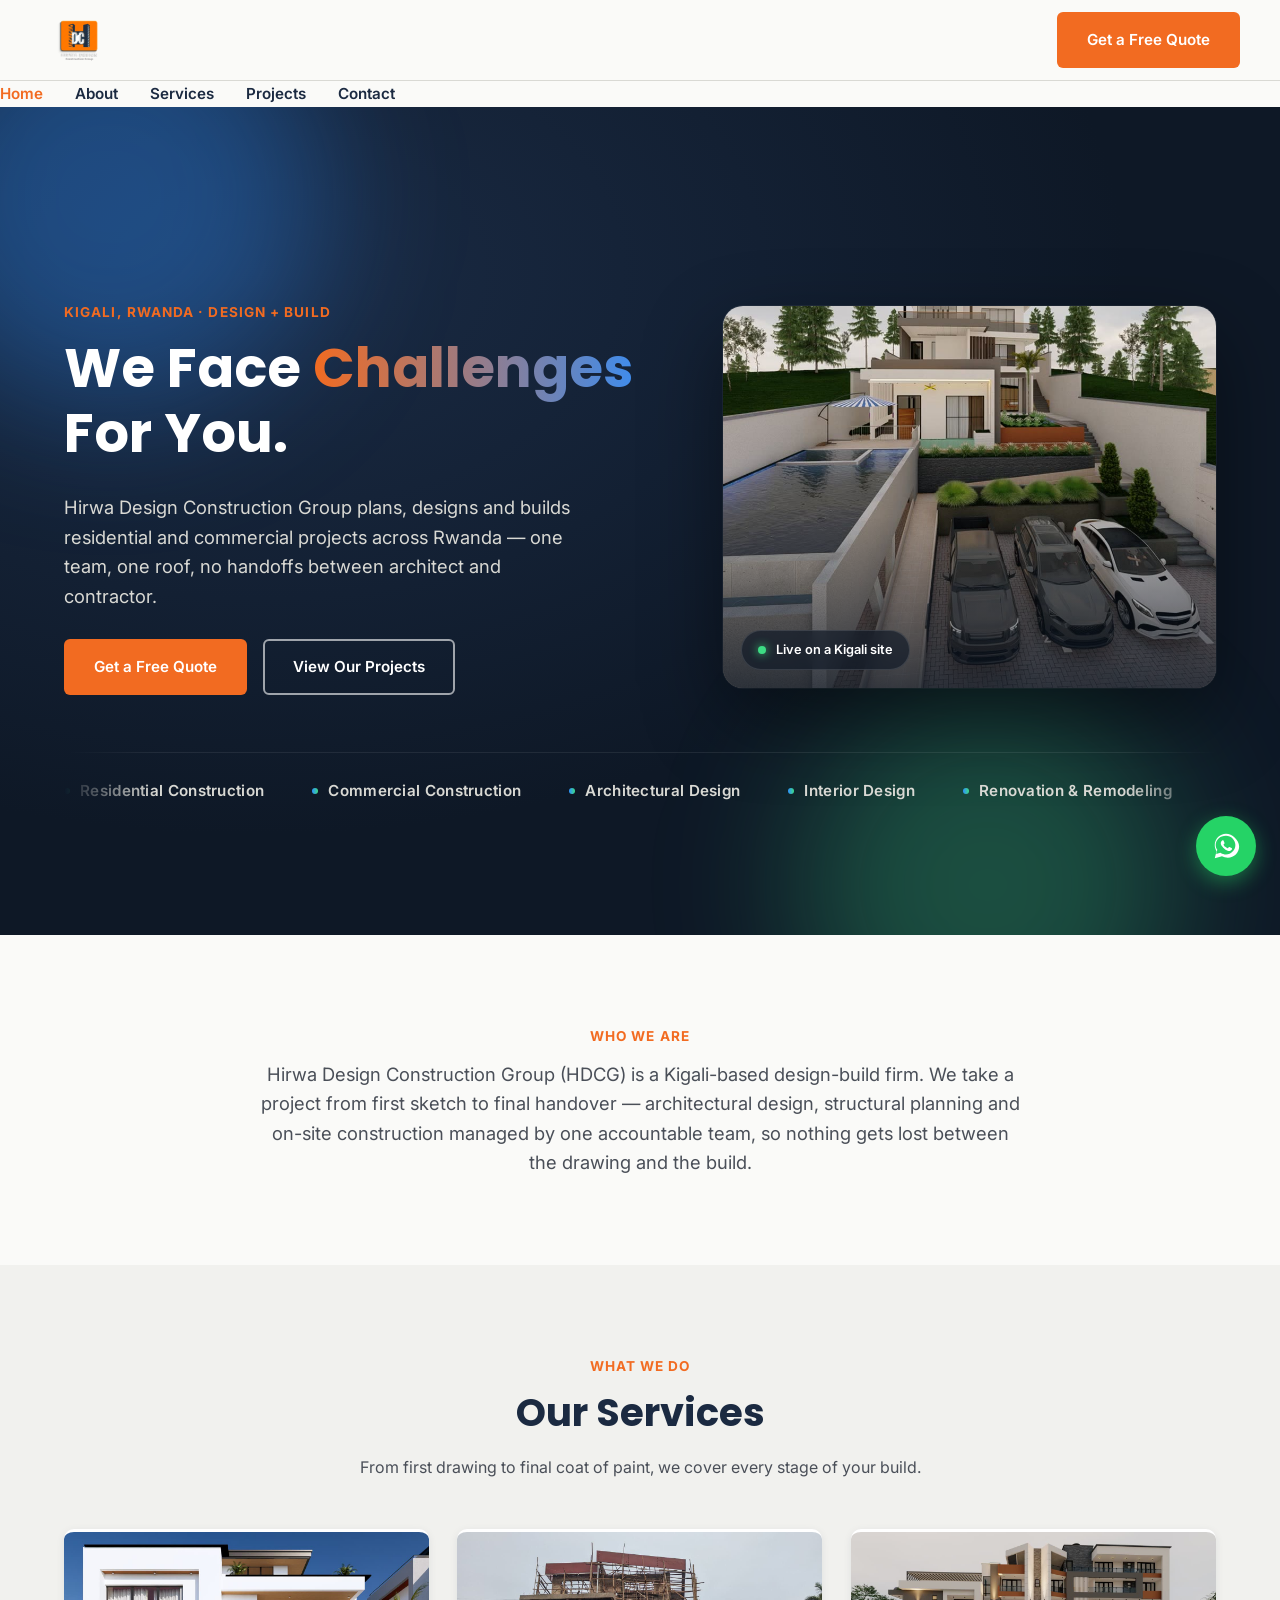
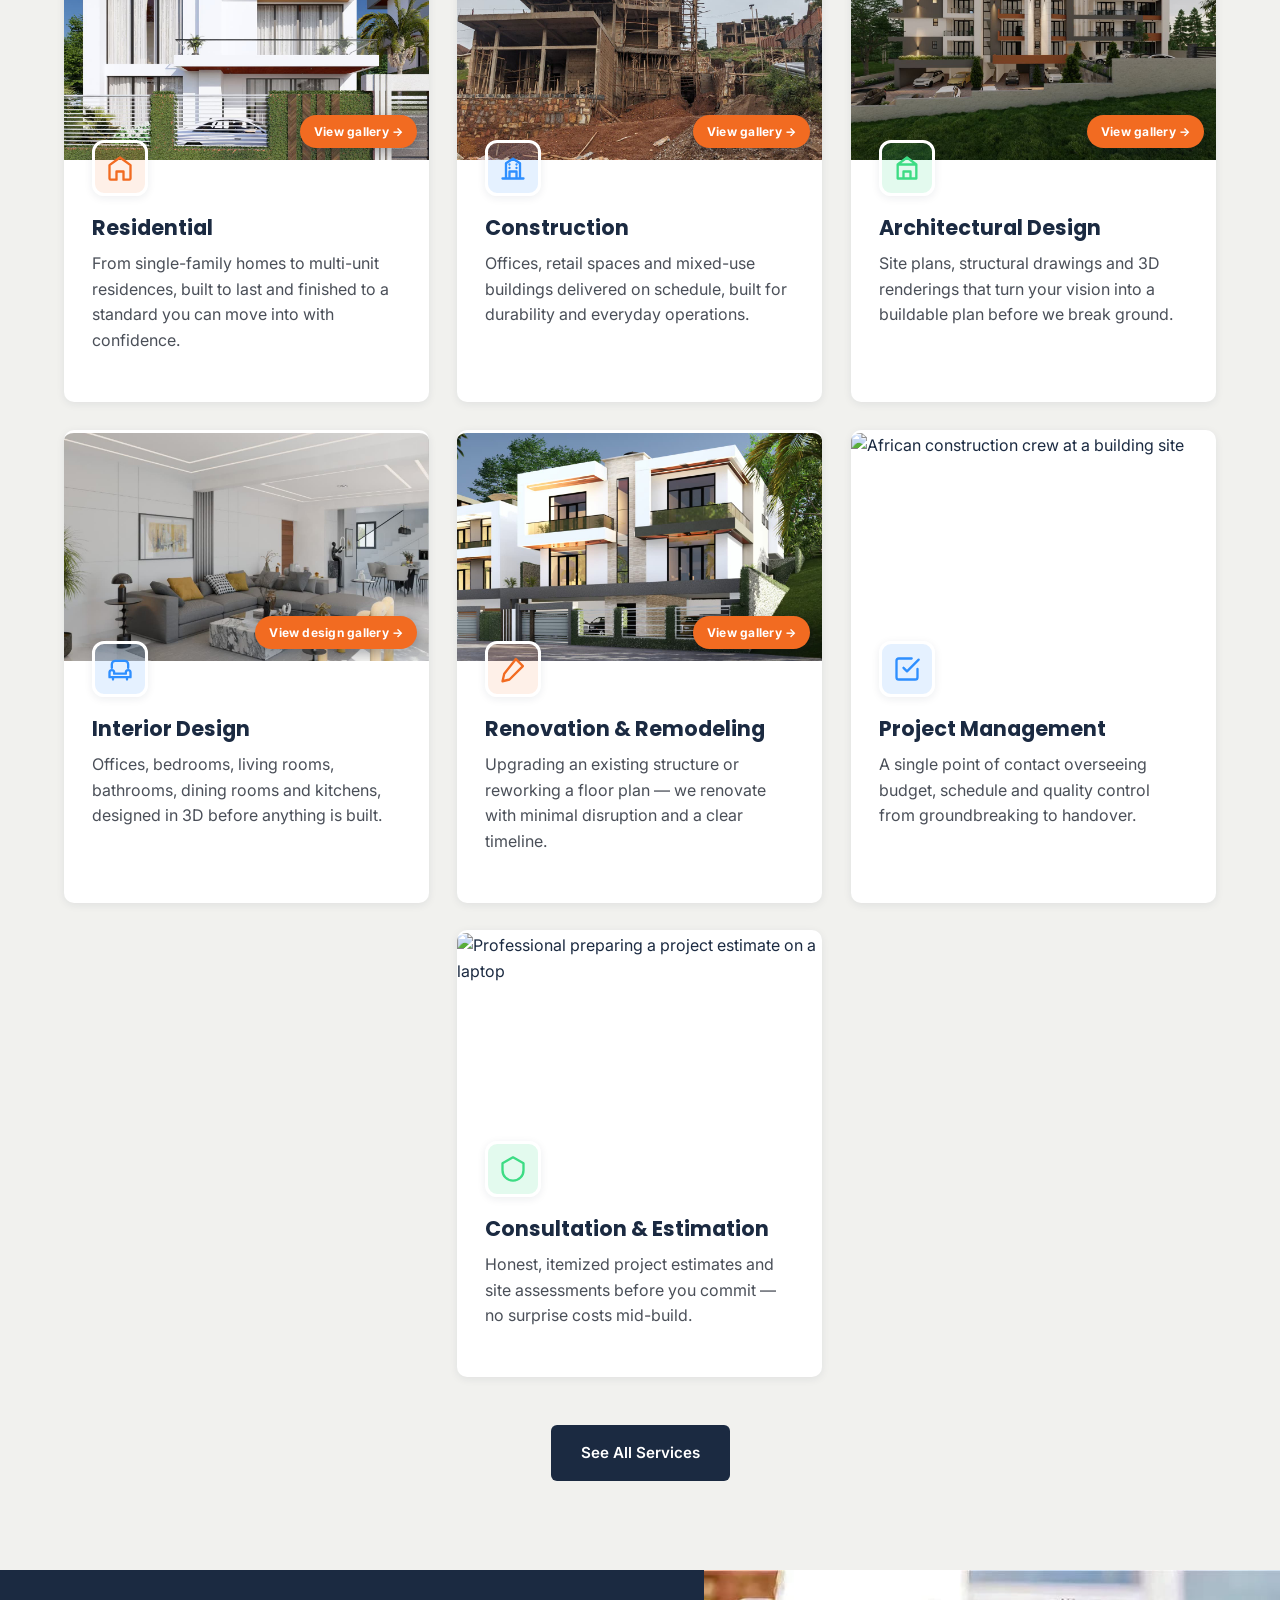
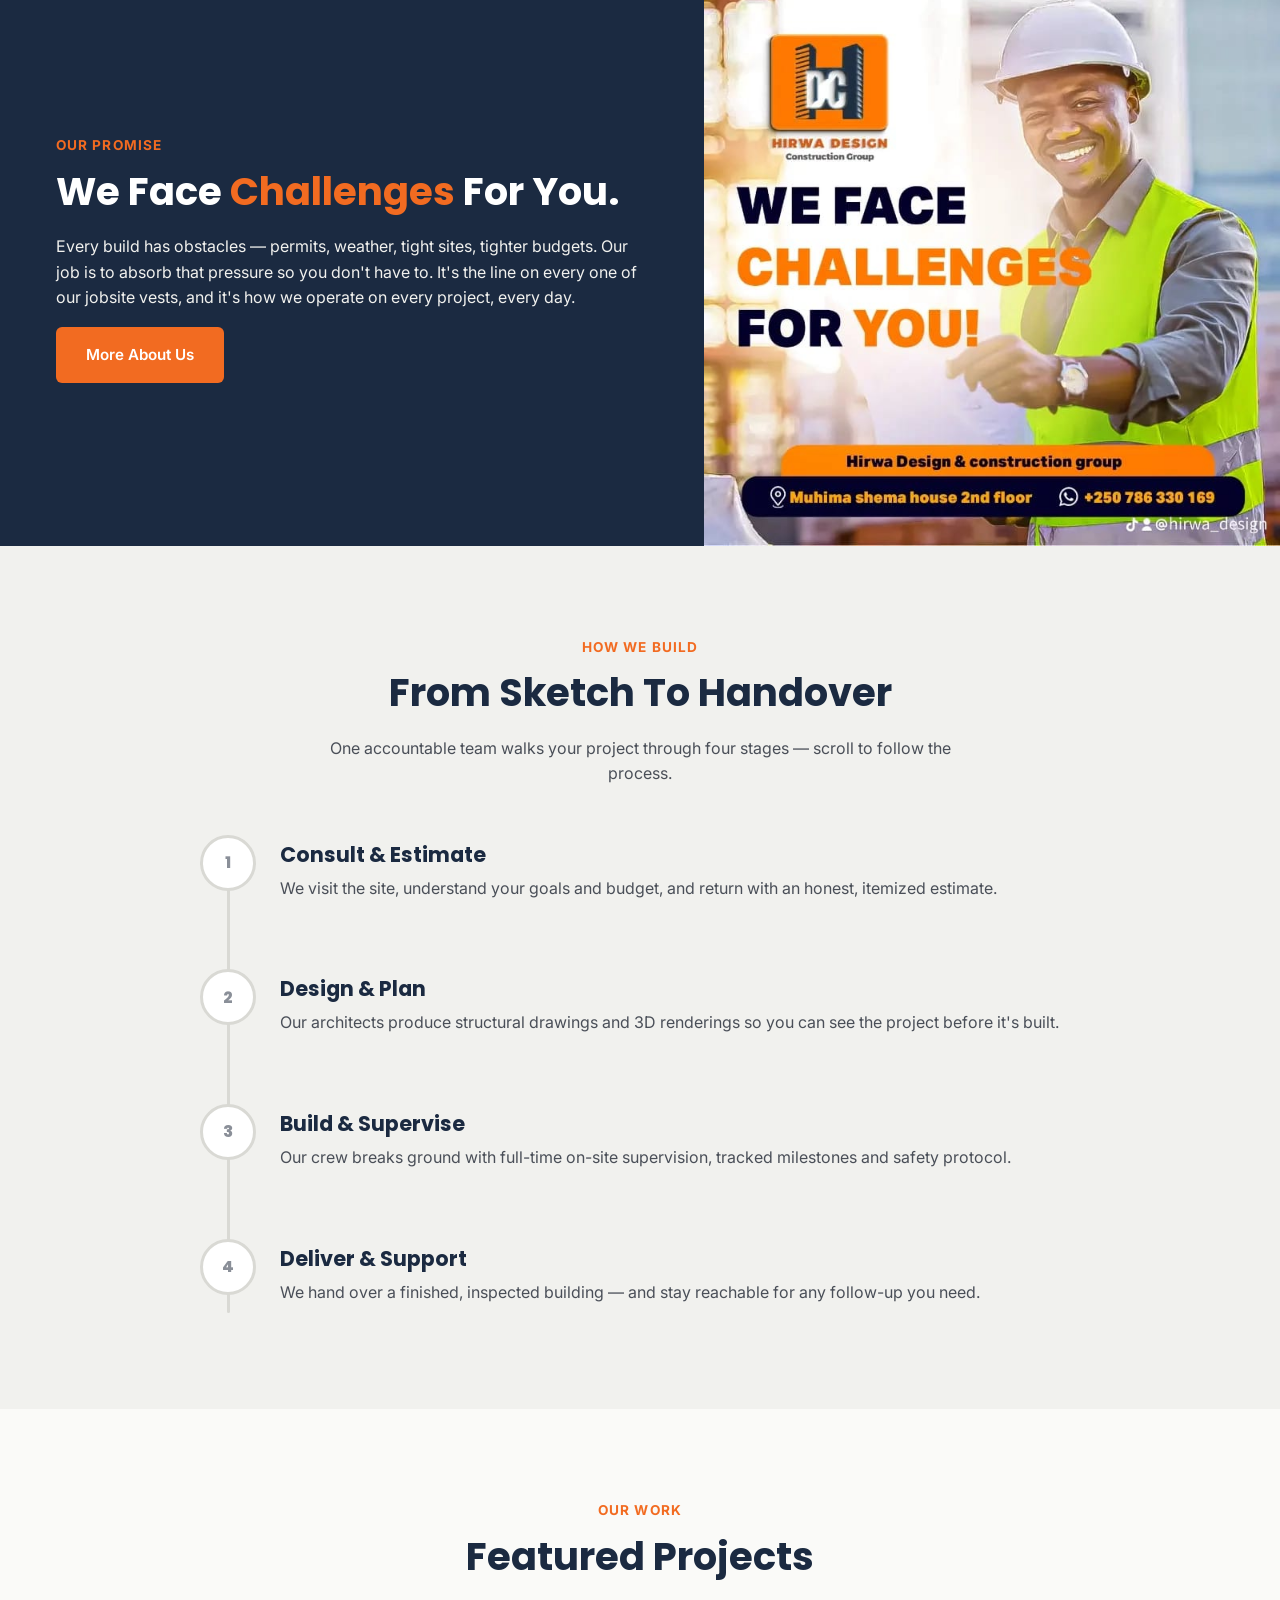
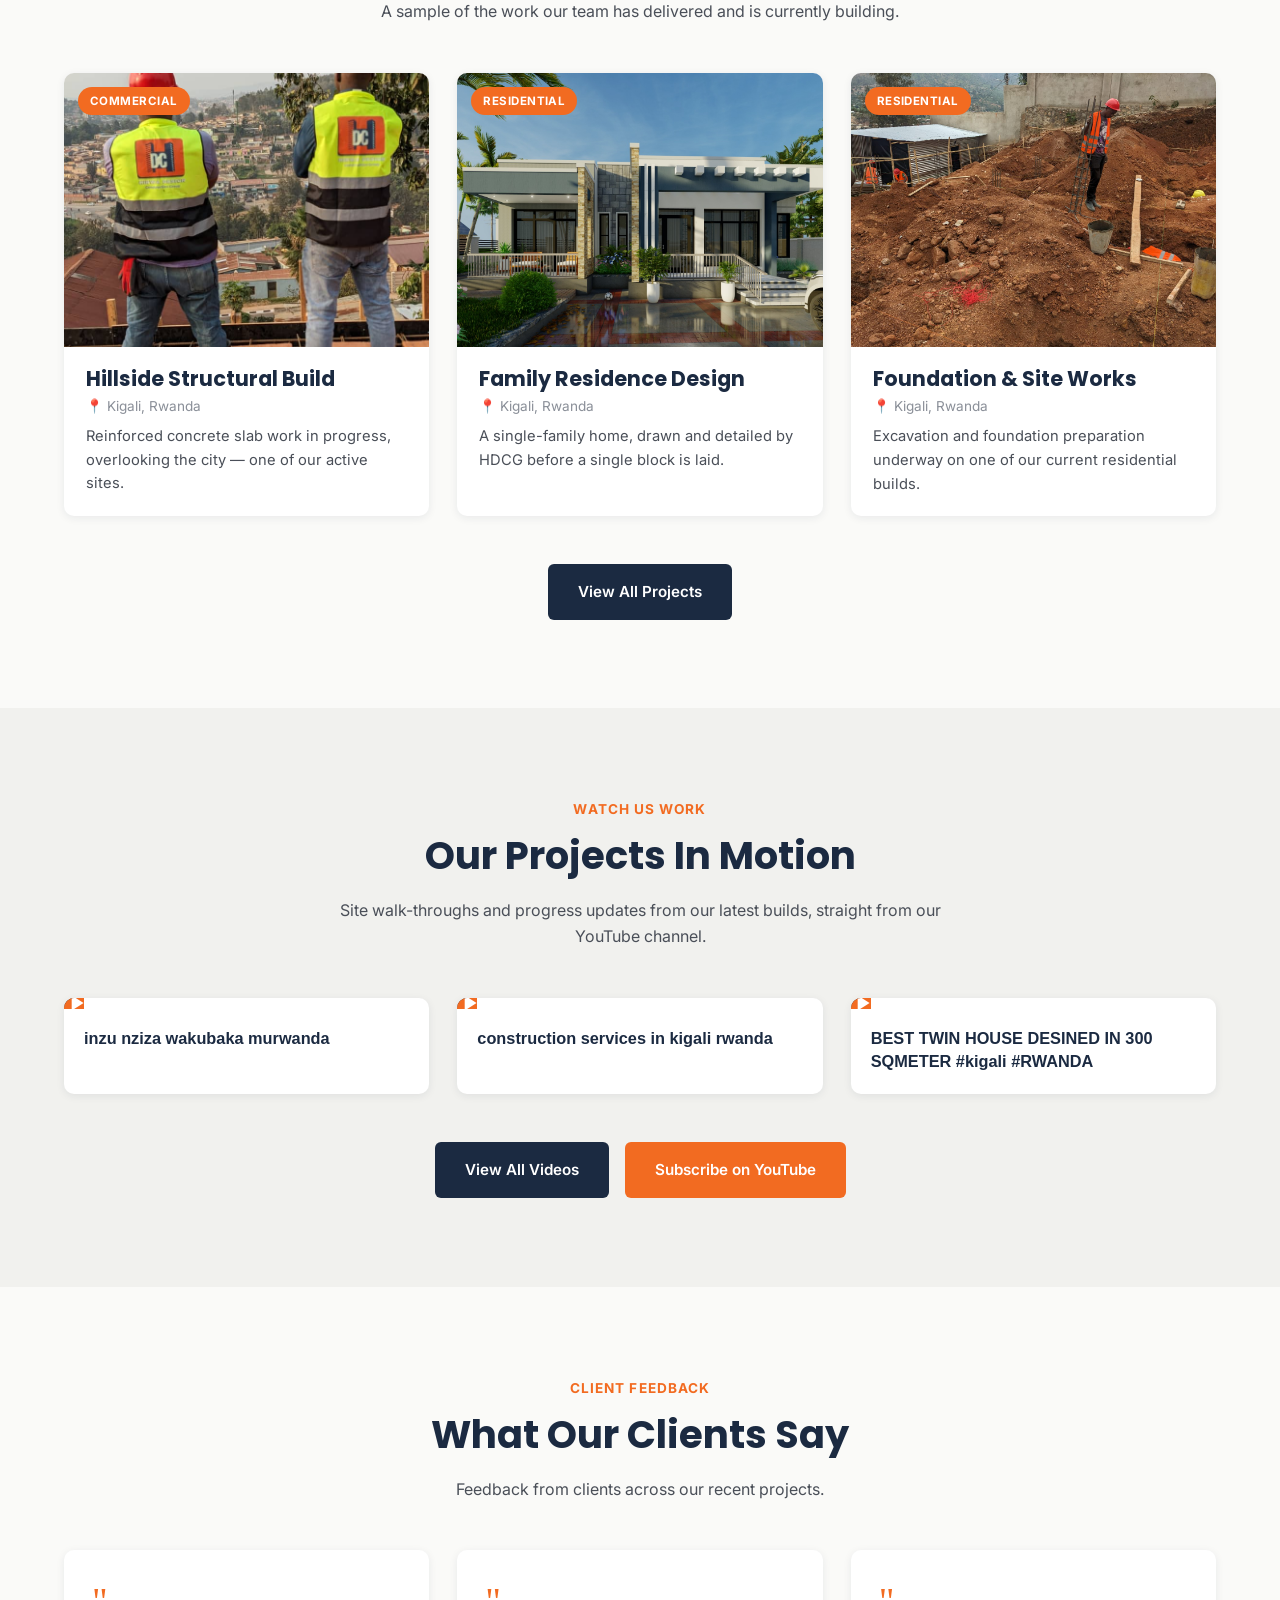
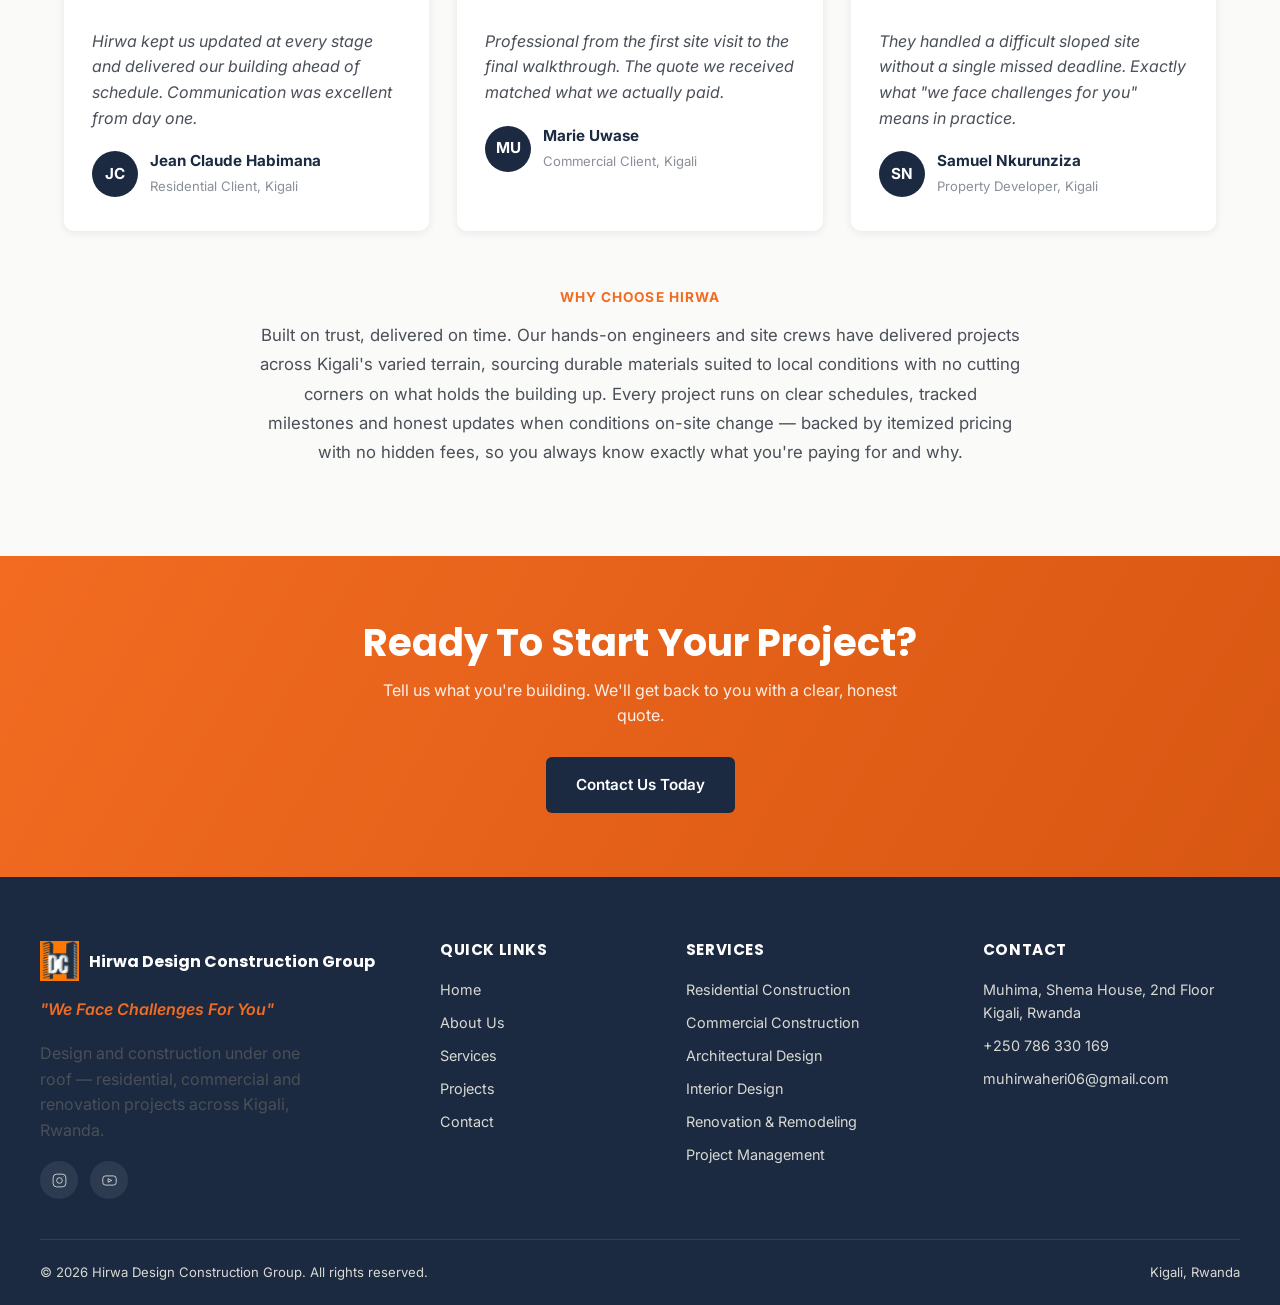
==== commit 722bb400: "Shorten service card headings to Residential and Construction Also update the matching gallery popup" ====
--- a/index.html
+++ b/index.html
@@ -112,19 +112,19 @@
       <p>From first drawing to final coat of paint, we cover every stage of your build.</p>
     </div>
     <div class="services-grid">
-      <div class="service-card service-card-interactive reveal" data-gallery="residential" tabindex="0" role="button" aria-haspopup="dialog" aria-label="Residential Construction: open the photo gallery">
+      <div class="service-card service-card-interactive reveal" data-gallery="residential" tabindex="0" role="button" aria-haspopup="dialog" aria-label="Residential: open the photo gallery">
         <div class="service-image"><img src="assets/images/site/cover-residential.jpg" alt="3D design rendering of a modern two-storey residence" loading="lazy"><span class="service-image-cta" aria-hidden="true">View gallery &rarr;</span></div>
         <div class="service-body">
           <div class="service-icon"><svg viewBox="0 0 24 24" stroke-width="2" stroke-linecap="round" stroke-linejoin="round"><path d="M3 9.5 12 3l9 6.5V21a1 1 0 0 1-1 1h-5v-7H9v7H4a1 1 0 0 1-1-1z"/></svg></div>
-          <h3>Residential Construction</h3>
+          <h3>Residential</h3>
           <p>From single-family homes to multi-unit residences, built to last and finished to a standard you can move into with confidence.</p>
         </div>
       </div>
-      <div class="service-card service-card-interactive reveal" data-gallery="commercial" tabindex="0" role="button" aria-haspopup="dialog" aria-label="Commercial Construction: open the photo gallery">
+      <div class="service-card service-card-interactive reveal" data-gallery="commercial" tabindex="0" role="button" aria-haspopup="dialog" aria-label="Construction: open the photo gallery">
         <div class="service-image"><img src="assets/images/site/cover-commercial.jpg" alt="Multi-level building under construction with scaffolding on a Kigali hillside" loading="lazy"><span class="service-image-cta" aria-hidden="true">View gallery &rarr;</span></div>
         <div class="service-body">
           <div class="service-icon icon-blue"><svg viewBox="0 0 24 24" stroke-width="2" stroke-linecap="round" stroke-linejoin="round"><path d="M3 21h18M6 21V8l6-4 6 4v13M9 21v-6h6v6M9 12h.01M15 12h.01M9 9h.01M15 9h.01"/></svg></div>
-          <h3>Commercial Construction</h3>
+          <h3>Construction</h3>
           <p>Offices, retail spaces and mixed-use buildings delivered on schedule, built for durability and everyday operations.</p>
         </div>
       </div>
